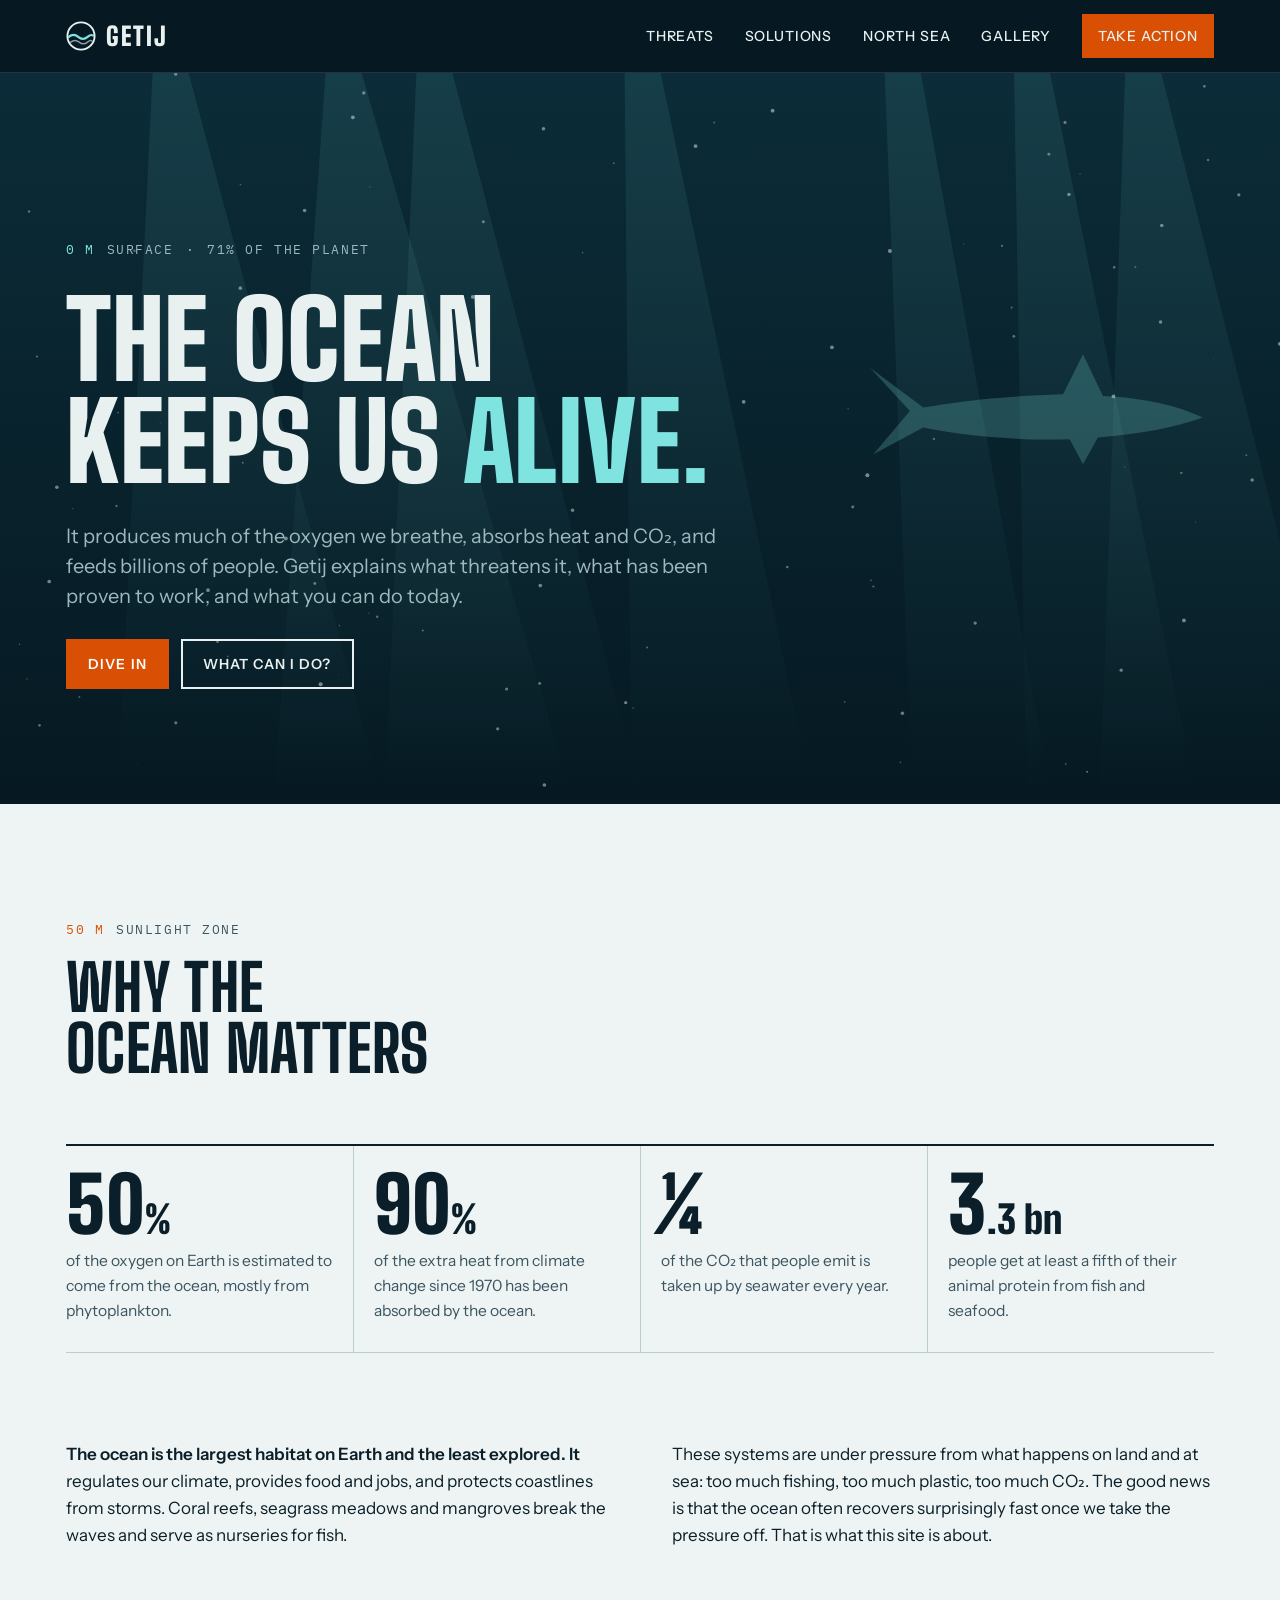
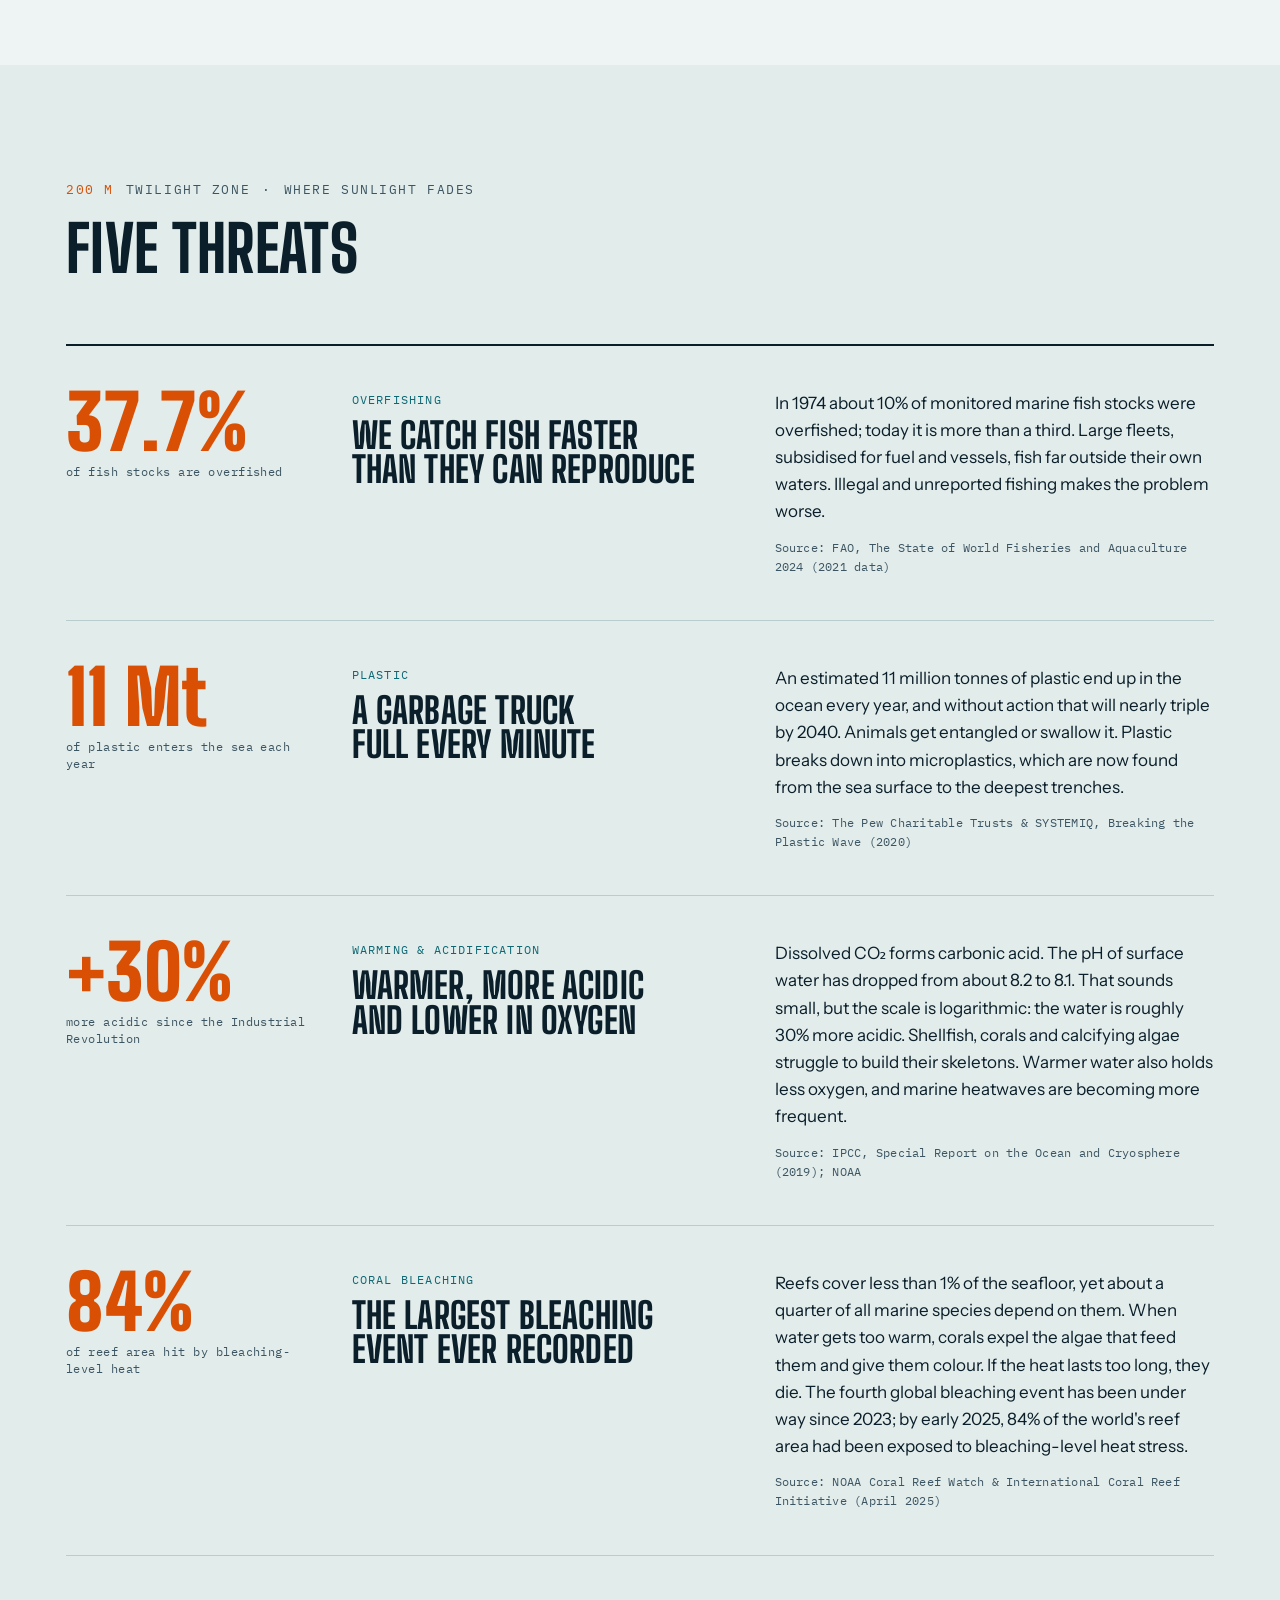
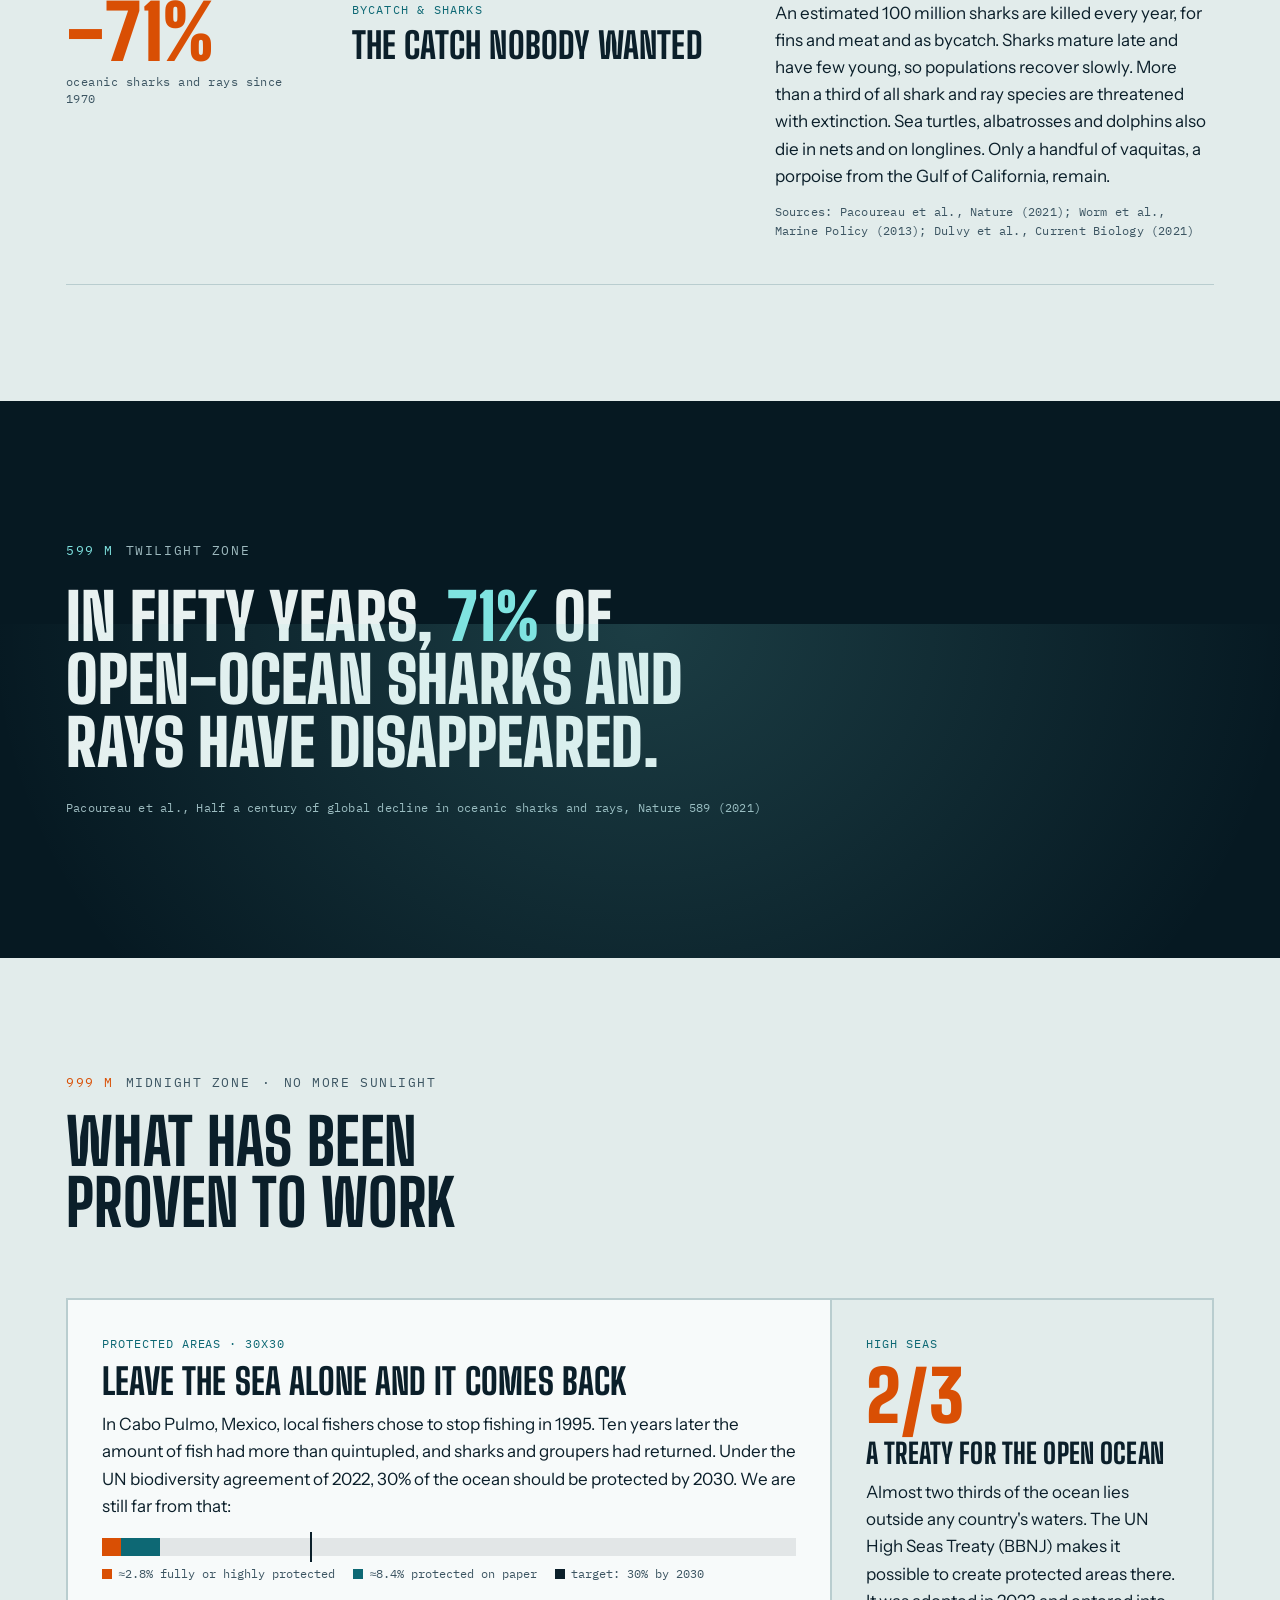
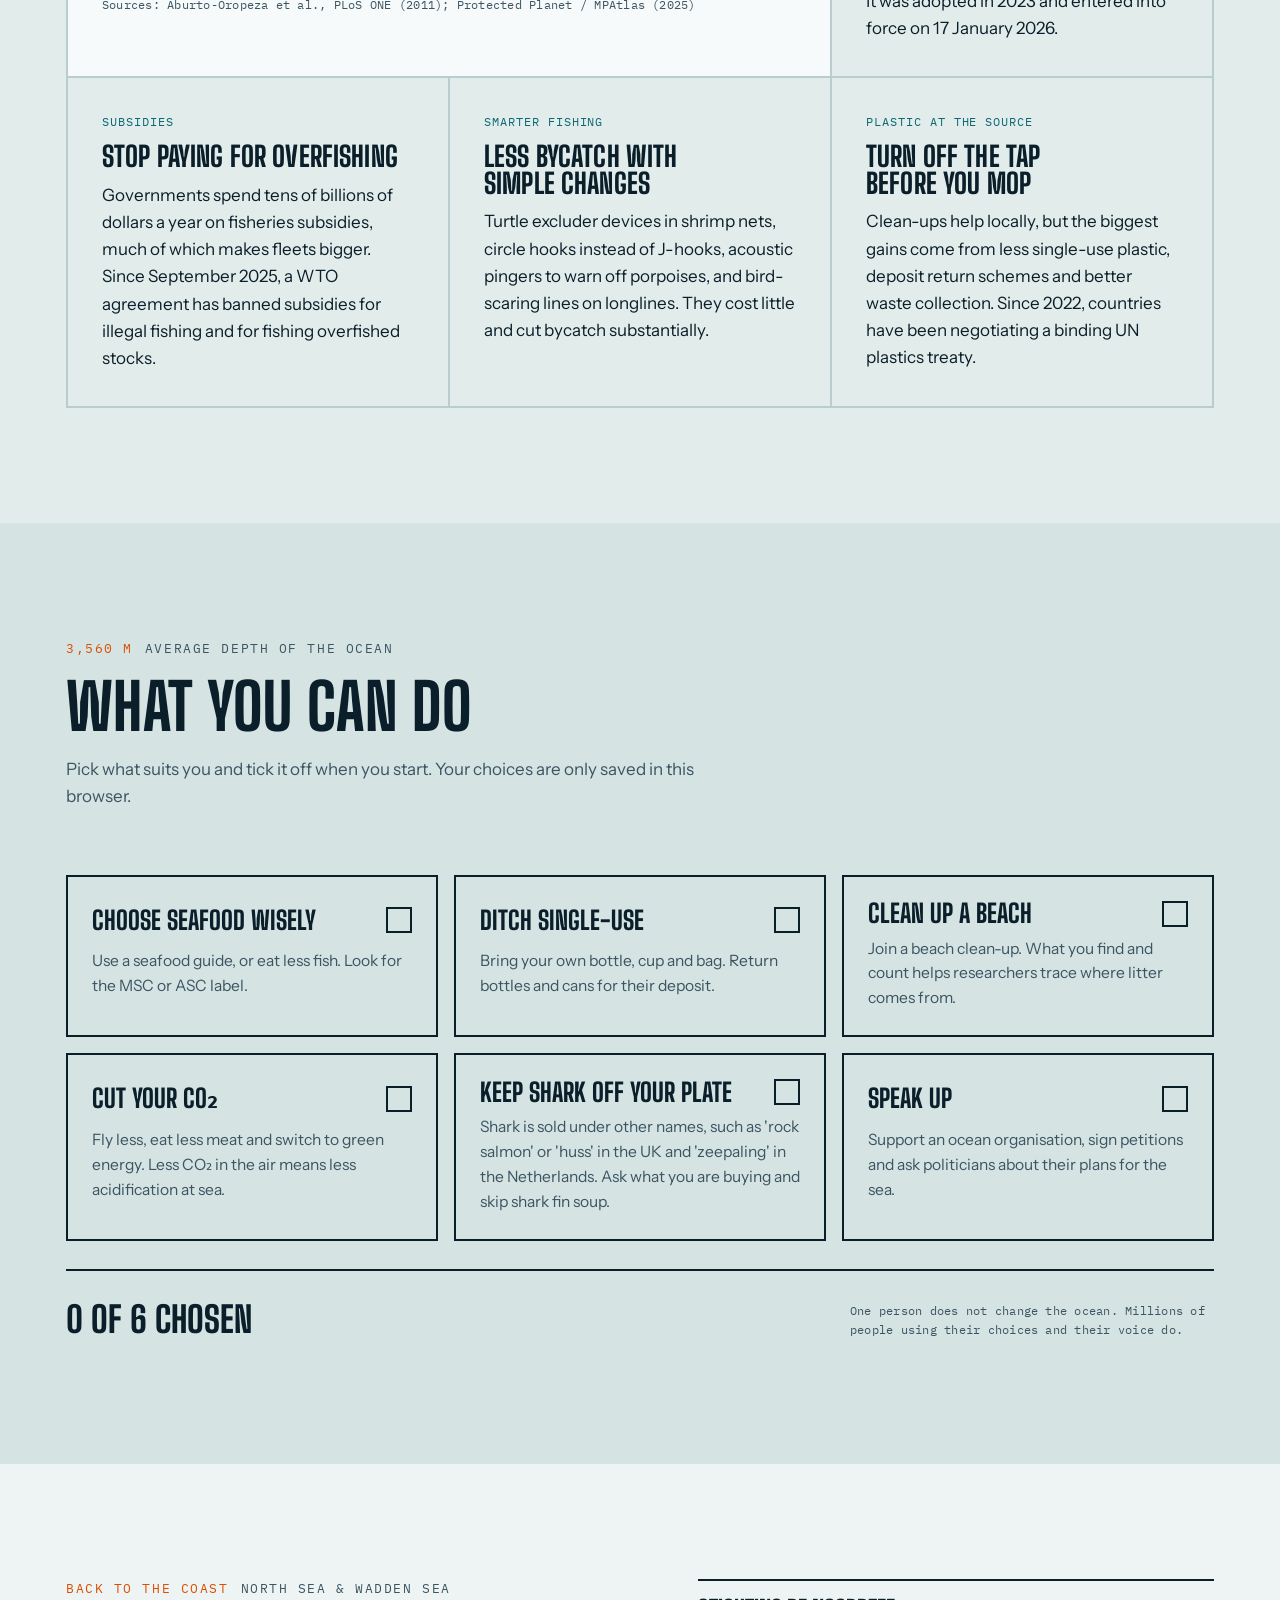
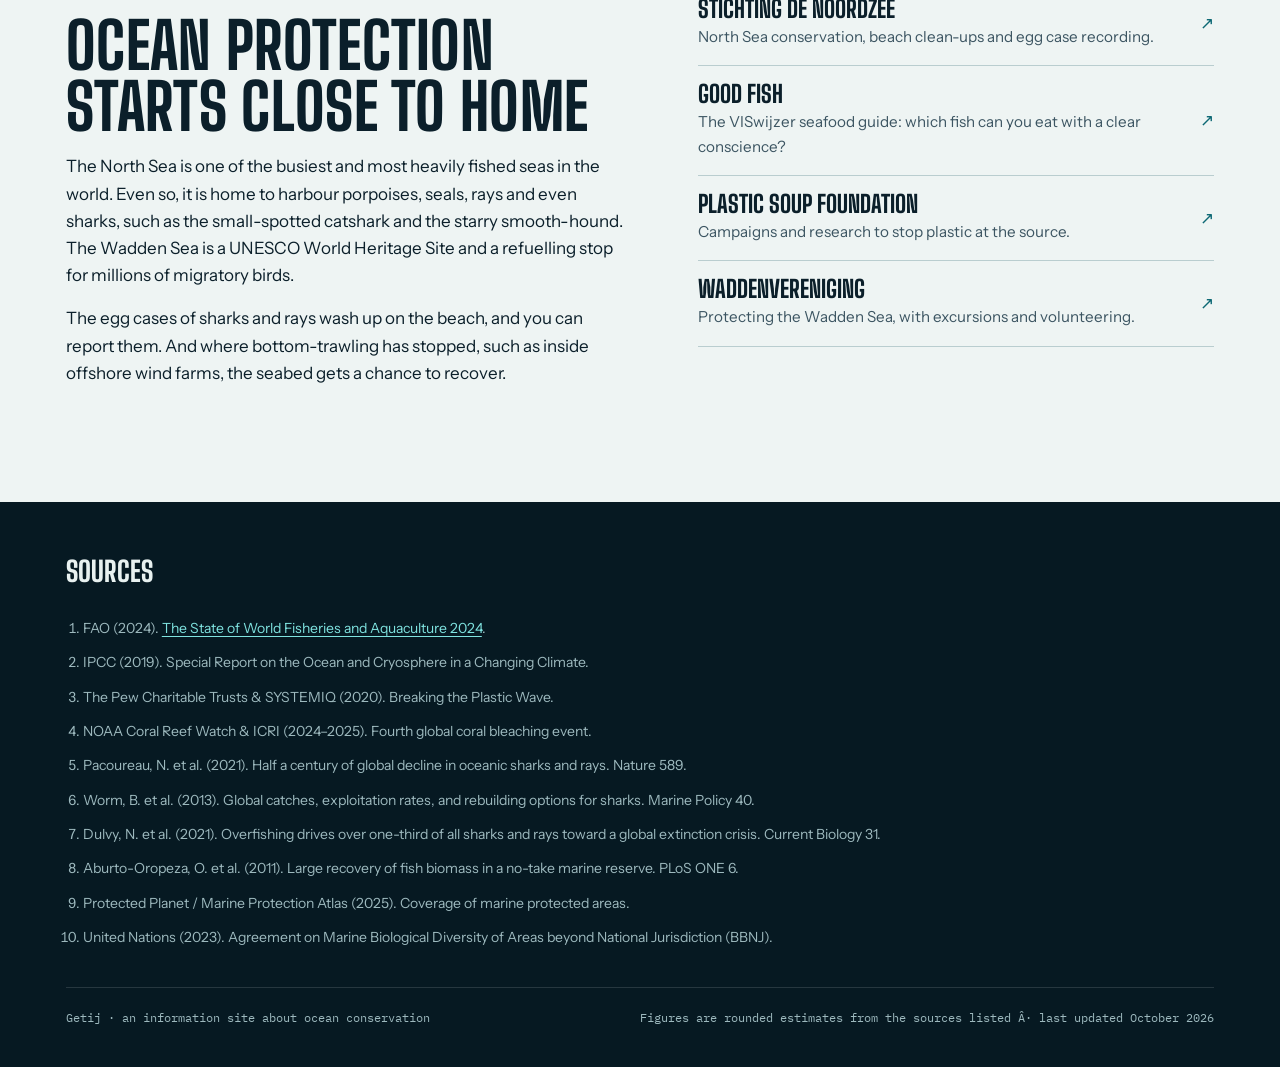
==== index.html @ 5ada9151 "Galerijpagina met eerste foto (walvishaai)" ====
<!doctype html>
<html lang="en">
<head>
<meta charset="utf-8">
<meta name="viewport" content="width=device-width, initial-scale=1, viewport-fit=cover">
<title>Getij</title>
<meta name="description" content="Getij: the threats facing the ocean, what works to protect it, and what you can do yourself.">
<meta name="theme-color" content="#061922">
<meta property="og:title" content="Getij">
<meta property="og:description" content="The threats facing the ocean, what has been proven to work, and what you can do yourself.">
<meta property="og:type" content="website">
<link rel="icon" href="data:image/svg+xml,%3Csvg xmlns='http://www.w3.org/2000/svg' viewBox='0 0 32 32'%3E%3Ccircle cx='16' cy='16' r='15' fill='%23061922'/%3E%3Cpath d='M4 17c3.5-3 6.5-3 10 0s6.5 3 10 0 3.5-2.2 4.5-1.6' stroke='%237FE3E0' stroke-width='2.6' fill='none' stroke-linecap='round'/%3E%3C/svg%3E">
<link rel="stylesheet" href="fonts.css">
<style>
/* Layout: een afdaling. Elke sectie ligt dieper in de waterkolom (0 m → 3.688 m),
   een dieptemeter aan de rand loopt mee; koppen groot en kapitaal, tekst in rustige kolommen. */
:root {
  --paper: #EEF4F3;        /* licht zeeschuim */
  --paper-2: #E2ECEB;      /* schemerzone */
  --paper-3: #D5E3E3;      /* middernachtzone */
  --ink: #0B1F2A;          /* diep marine */
  --ink-soft: #3C5562;
  --line: #B9CDCF;
  --buoy: #D94F04;         /* boei-oranje, het enige signaal */
  --sea: #0D6874;          /* zeegroen voor links en details */
  --card: #F7FAFA;
  --deep: #061922;         /* de diepe band: in beide thema's donker */
  --deep-2: #0B2C38;
  --on-deep: #E8F1F0;
  --on-deep-soft: #9DB9BE;
  --glow: #7FE3E0;         /* bioluminescentie */
  --f-display: "Big Shoulders Display", "Arial Narrow", "Helvetica Neue", Arial, sans-serif;
  --f-body: "Instrument Sans", "Segoe UI", system-ui, -apple-system, sans-serif;
  --f-mono: "IBM Plex Mono", ui-monospace, "Cascadia Mono", Consolas, monospace;
  --step--1: 0.8125rem;
  --step-0: 1.0625rem;
  --step-1: 1.25rem;
  --step-2: clamp(1.6rem, 1.2rem + 1.6vw, 2.25rem);
  --step-3: clamp(2.4rem, 1.6rem + 3.4vw, 4rem);
  --step-4: clamp(3rem, 1.6rem + 6.4vw, 7.25rem);
  --wrap: 1180px;
}
@media (prefers-color-scheme: dark) {
  :root:not([data-theme="light"]) {
    --paper: #0A1C25; --paper-2: #07161E; --paper-3: #041017;
    --ink: #E4EEEE; --ink-soft: #A3BABF; --line: #1F3C48;
    --buoy: #FF7A33; --sea: #6FD0D2; --card: #0F2631;
    --deep: #03111A; --deep-2: #082430; --on-deep: #E8F1F0; --on-deep-soft: #9DB9BE; --glow: #7FE3E0;
    color-scheme: dark;
  }
}
:root[data-theme="dark"] {
  --paper: #0A1C25; --paper-2: #07161E; --paper-3: #041017;
  --ink: #E4EEEE; --ink-soft: #A3BABF; --line: #1F3C48;
  --buoy: #FF7A33; --sea: #6FD0D2; --card: #0F2631;
  --deep: #03111A; --deep-2: #082430; --on-deep: #E8F1F0; --on-deep-soft: #9DB9BE; --glow: #7FE3E0;
  color-scheme: dark;
}

*, *::before, *::after { box-sizing: border-box; }
:root { color-scheme: light; padding-top: env(safe-area-inset-top, 0px); padding-bottom: env(safe-area-inset-bottom, 0px); }
body { margin: 0; }
img { max-width: 100%; }
[hidden] { display: none !important; }
html { scroll-behavior: smooth; }
body {
  background: var(--paper);
  color: var(--ink);
  font-family: var(--f-body);
  font-size: var(--step-0);
  line-height: 1.6;
  -webkit-font-smoothing: antialiased;
  overflow-x: hidden;
}
body::before {
  content: ""; position: fixed; inset: 0 0 auto; height: env(safe-area-inset-top, 0px);
  z-index: 10; background: var(--deep);
}
h1, h2, h3 { font-family: var(--f-display); font-weight: 800; text-transform: uppercase; line-height: 0.95; letter-spacing: 0.005em; margin: 0; text-wrap: balance; }
p { margin: 0; }
a { color: var(--sea); text-underline-offset: 3px; }
a:focus-visible, button:focus-visible, input:focus-visible + label, label:focus-within { outline: 2px solid var(--buoy); outline-offset: 3px; }
.wrap {
  max-width: var(--wrap); margin: 0 auto;
  padding-left: max(16px, env(safe-area-inset-left, 0px));
  padding-right: max(16px, env(safe-area-inset-right, 0px));
}
.eyebrow {
  font-family: var(--f-mono); font-size: var(--step--1); letter-spacing: 0.12em; text-transform: uppercase;
  color: var(--ink-soft); display: flex; gap: 12px; align-items: center; flex-wrap: wrap;
}
.eyebrow .depth { color: var(--buoy); }
.source { font-family: var(--f-mono); font-size: 0.75rem; color: var(--ink-soft); letter-spacing: 0.02em; }

/* ---------- header ---------- */
.site-head {
  position: sticky; top: env(safe-area-inset-top, 0px); z-index: 20;
  background: var(--deep); color: var(--on-deep);
  border-bottom: 1px solid color-mix(in srgb, var(--on-deep) 12%, transparent);
}
.site-head .wrap { display: flex; align-items: center; justify-content: space-between; gap: 16px; padding-block: 14px; }
.logo { display: flex; align-items: center; gap: 10px; color: var(--on-deep); text-decoration: none; font-family: var(--f-display); font-weight: 900; font-size: 1.6rem; letter-spacing: 0.08em; }
.logo svg { width: 30px; height: 30px; flex: none; }
.nav { display: flex; gap: clamp(14px, 2.4vw, 32px); align-items: center; }
.nav a { color: var(--on-deep); text-decoration: none; font-size: 0.875rem; font-weight: 500; letter-spacing: 0.06em; text-transform: uppercase; }
.nav a:hover { color: var(--glow); }
.btn {
  display: inline-flex; align-items: center; gap: 10px; justify-content: center;
  font-family: var(--f-body); font-weight: 600; font-size: 0.875rem; letter-spacing: 0.08em; text-transform: uppercase;
  padding: 12px 20px; border: 2px solid currentColor; text-decoration: none; cursor: pointer; background: transparent; color: inherit;
  transition: background .2s, color .2s;
}
.btn-solid { background: var(--buoy); border-color: var(--buoy); color: #fff; }
.btn-solid:hover { background: transparent; color: var(--buoy); }
.site-head .btn { padding: 9px 14px; }
@media (max-width: 760px) { .nav .hide-sm { display: none; } }
@media (max-width: 420px) { .nav { gap: 12px; } .site-head .btn { padding: 8px 10px; font-size: 0.75rem; } .logo { font-size: 1.35rem; } }

/* ---------- hero ---------- */
.hero { position: relative; background: linear-gradient(180deg, var(--deep-2) 0%, var(--deep) 100%); color: var(--on-deep); overflow: hidden; isolation: isolate; }
.hero canvas { position: absolute; inset: 0; width: 100%; height: 100%; z-index: -1; display: block; }
.hero .wrap { padding-block: clamp(88px, 13vw, 176px) clamp(64px, 9vw, 120px); display: grid; gap: 28px; }
.hero .eyebrow { color: var(--on-deep-soft); }
.hero .eyebrow .depth { color: var(--glow); }
.hero h1 { font-size: var(--step-4); font-weight: 900; max-width: 12ch; }
.hero h1 em { font-style: normal; color: var(--glow); }
.hero .lede { max-width: 54ch; font-size: var(--step-1); color: var(--on-deep-soft); line-height: 1.5; }
.hero .actions { display: flex; flex-wrap: wrap; gap: 12px; }
.hero .btn-ghost { color: var(--on-deep); }
.hero .btn-ghost:hover { background: var(--on-deep); color: var(--deep); }
.shark { position: absolute; z-index: -1; width: clamp(180px, 26vw, 340px); right: 6%; top: 38%; opacity: 0.22; color: var(--glow); animation: glide 38s linear infinite; }
@keyframes glide {
  0% { transform: translateX(30vw) translateY(0); }
  50% { transform: translateX(-30vw) translateY(-18px); }
  50.01% { transform: translateX(-30vw) translateY(-18px) scaleX(-1); }
  100% { transform: translateX(30vw) translateY(0) scaleX(-1); }
}

/* ---------- cijfers ---------- */
.zone { padding-block: clamp(64px, 9vw, 128px); }
.zone-1 { background: var(--paper); }
.zone-2 { background: var(--paper-2); }
.zone-3 { background: var(--paper-3); }
.section-head { display: grid; gap: 18px; margin-bottom: clamp(36px, 5vw, 64px); }
.section-head h2 { font-size: var(--step-3); max-width: 16ch; }
.stats { display: grid; grid-template-columns: repeat(4, minmax(0, 1fr)); border-top: 2px solid var(--ink); }
.stat { padding: 24px 20px 28px 0; display: grid; gap: 10px; align-content: start; border-bottom: 1px solid var(--line); }
.stat + .stat { padding-left: 20px; border-left: 1px solid var(--line); }
.stat .num { font-family: var(--f-display); font-weight: 900; font-size: clamp(3.4rem, 2.4rem + 3vw, 5.2rem); line-height: 0.9; font-variant-numeric: tabular-nums; }
.stat .num small { font-size: 0.5em; }
.stat p { font-size: 0.975rem; color: var(--ink-soft); }
@media (max-width: 860px) {
  .stats { grid-template-columns: repeat(2, minmax(0, 1fr)); }
  .stat:nth-child(3) { padding-left: 0; border-left: 0; }
}
@media (max-width: 440px) {
  .stats { grid-template-columns: minmax(0, 1fr); }
  .stat + .stat { padding-left: 0; border-left: 0; }
}
.why { display: grid; grid-template-columns: repeat(2, minmax(0, 1fr)); gap: clamp(24px, 5vw, 72px); margin-top: clamp(48px, 7vw, 88px); }
.why p { max-width: 60ch; }
.why p:first-child::first-line { font-weight: 600; }
@media (max-width: 760px) { .why { grid-template-columns: minmax(0, 1fr); } }

/* ---------- bedreigingen ---------- */
.threats { display: grid; border-top: 2px solid var(--ink); }
.threat {
  display: grid; grid-template-columns: minmax(0, 0.9fr) minmax(0, 1.4fr) minmax(0, 1.6fr);
  gap: clamp(16px, 3vw, 48px); padding-block: clamp(28px, 4vw, 44px); border-bottom: 1px solid var(--line); align-items: start;
}
.threat .big { font-family: var(--f-display); font-weight: 900; font-size: clamp(3rem, 2rem + 3.4vw, 5.5rem); line-height: 0.85; color: var(--buoy); font-variant-numeric: tabular-nums; }
.threat .big span { display: block; font-family: var(--f-mono); font-weight: 400; font-size: 0.75rem; line-height: 1.4; color: var(--ink-soft); letter-spacing: 0.04em; margin-top: 10px; text-transform: none; }
.threat h3 { font-size: var(--step-2); }
.threat .kicker { font-family: var(--f-mono); font-size: 0.75rem; letter-spacing: 0.1em; text-transform: uppercase; color: var(--sea); margin-bottom: 10px; }
.threat .body { display: grid; gap: 12px; }
@media (max-width: 900px) {
  .threat { grid-template-columns: minmax(0, 1fr) minmax(0, 2fr); }
  .threat .body { grid-column: 1 / -1; }
}
@media (max-width: 520px) { .threat { grid-template-columns: minmax(0, 1fr); } }

/* ---------- statement band ---------- */
.band { background: var(--deep); color: var(--on-deep); position: relative; overflow: hidden; }
.band .wrap { padding-block: clamp(72px, 11vw, 150px); display: grid; gap: 24px; }
.band blockquote { margin: 0; font-family: var(--f-display); font-weight: 900; text-transform: uppercase; font-size: var(--step-3); line-height: 0.98; max-width: 20ch; text-wrap: balance; }
.band blockquote b { color: var(--glow); font-weight: 900; }
.band .source { color: var(--on-deep-soft); }
.band::after {
  content: ""; position: absolute; inset: auto -10% -60% -10%; height: 120%;
  background: radial-gradient(ellipse at 50% 0%, color-mix(in srgb, var(--glow) 18%, transparent), transparent 60%);
  pointer-events: none;
}

/* ---------- oplossingen ---------- */
.solutions { display: grid; grid-template-columns: repeat(3, minmax(0, 1fr)); gap: 2px; background: var(--line); border: 2px solid var(--line); }
.sol { background: var(--paper-2); padding: clamp(22px, 3vw, 34px); display: grid; gap: 12px; align-content: start; }
.sol h3 { font-size: 1.75rem; }
.sol .tag { font-family: var(--f-mono); font-size: 0.75rem; letter-spacing: 0.08em; text-transform: uppercase; color: var(--sea); }
.sol.feature { grid-column: span 2; background: var(--card); }
.sol.feature h3 { font-size: var(--step-2); }
.sol .fig { font-family: var(--f-display); font-weight: 900; font-size: clamp(3rem, 2rem + 3vw, 4.75rem); color: var(--buoy); line-height: 0.9; }
@media (max-width: 900px) { .solutions { grid-template-columns: repeat(2, minmax(0, 1fr)); } }
@media (max-width: 600px) { .solutions { grid-template-columns: minmax(0, 1fr); } .sol.feature { grid-column: auto; } }

/* MPA-meter */
.meter { display: grid; gap: 8px; margin-top: 6px; }
.meter-bar { position: relative; height: 18px; background: color-mix(in srgb, var(--ink) 9%, transparent); }
.meter-bar i { position: absolute; inset: 0 auto 0 0; display: block; }
.meter-bar .m-all { width: 8.4%; background: var(--sea); }
.meter-bar .m-strict { width: 2.8%; background: var(--buoy); }
.meter-bar .m-goal { position: absolute; left: 30%; top: -6px; bottom: -6px; width: 2px; background: var(--ink); }
.meter-legend { display: flex; flex-wrap: wrap; gap: 6px 18px; font-family: var(--f-mono); font-size: 0.75rem; color: var(--ink-soft); }
.meter-legend span::before { content: ""; display: inline-block; width: 10px; height: 10px; margin-right: 6px; vertical-align: -1px; background: var(--c); }

/* ---------- doe mee ---------- */
.act-grid { display: grid; grid-template-columns: repeat(3, minmax(0, 1fr)); gap: 16px; }
@media (max-width: 900px) { .act-grid { grid-template-columns: repeat(2, minmax(0, 1fr)); } }
@media (max-width: 600px) { .act-grid { grid-template-columns: minmax(0, 1fr); } }
.act { position: relative; }
.act input { position: absolute; opacity: 0; pointer-events: none; }
.act label {
  display: grid; gap: 10px; height: 100%; padding: 24px; cursor: pointer;
  border: 2px solid var(--ink); background: var(--paper-3); transition: background .2s, color .2s;
}
.act label:hover { background: var(--card); }
.act .row { display: flex; justify-content: space-between; align-items: center; gap: 12px; }
.act .t { font-family: var(--f-display); font-weight: 800; text-transform: uppercase; line-height: 0.95; font-size: 1.6rem; }
.act p { color: var(--ink-soft); font-size: 0.975rem; }
.act .box { width: 26px; height: 26px; border: 2px solid var(--ink); flex: none; display: grid; place-items: center; }
.act .box svg { width: 16px; height: 16px; opacity: 0; color: #fff; }
.act input:checked + label { background: var(--ink); color: var(--paper); }
.act input:checked + label p { color: color-mix(in srgb, var(--paper) 78%, transparent); }
.act input:checked + label .box { background: var(--buoy); border-color: var(--buoy); }
.act input:checked + label .box svg { opacity: 1; }
.act input:focus-visible + label { outline: 2px solid var(--buoy); outline-offset: 3px; }
.pledge-bar { margin-top: 28px; display: flex; flex-wrap: wrap; justify-content: space-between; align-items: center; gap: 12px 24px; padding-top: 20px; border-top: 2px solid var(--ink); }
.pledge-bar strong { font-family: var(--f-display); font-size: var(--step-2); text-transform: uppercase; font-weight: 800; }
.pledge-bar .source { max-width: 52ch; }

/* ---------- dichtbij ---------- */
.home { display: grid; grid-template-columns: minmax(0, 1.1fr) minmax(0, 1fr); gap: clamp(28px, 5vw, 72px); align-items: start; }
.home .text { display: grid; gap: 16px; }
.home .text p { max-width: 60ch; }
.orgs { list-style: none; margin: 0; padding: 0; border-top: 2px solid var(--ink); }
.orgs li { border-bottom: 1px solid var(--line); }
.orgs a { display: grid; grid-template-columns: minmax(0, 1fr) auto; gap: 4px 16px; padding: 16px 0; text-decoration: none; color: var(--ink); }
.orgs a:hover .o-name { color: var(--buoy); }
.o-name { font-family: var(--f-display); font-weight: 800; font-size: 1.5rem; text-transform: uppercase; line-height: 1; }
.o-what { grid-column: 1; color: var(--ink-soft); font-size: 0.95rem; }
.o-arrow { grid-row: 1 / span 2; grid-column: 2; align-self: center; font-family: var(--f-mono); color: var(--sea); }
@media (max-width: 760px) { .home { grid-template-columns: minmax(0, 1fr); } }

/* ---------- footer ---------- */
.foot { background: var(--deep); color: var(--on-deep-soft); }
.foot .wrap { padding-block: 56px 40px; display: grid; gap: 32px; }
.foot h2 { color: var(--on-deep); font-size: 1.75rem; }
.foot ol { margin: 0; padding-left: 1.2em; display: grid; gap: 6px; font-size: 0.875rem; columns: 2; column-gap: 40px; }
.foot ol li { break-inside: avoid; margin-bottom: 6px; }
.foot a { color: var(--glow); }
.foot .fine { font-family: var(--f-mono); font-size: 0.75rem; border-top: 1px solid color-mix(in srgb, var(--on-deep) 14%, transparent); padding-top: 20px; display: flex; flex-wrap: wrap; justify-content: space-between; gap: 8px 24px; }
@media (max-width: 700px) { .foot ol { columns: 1; } }

/* ---------- dieptemeter ---------- */
.gauge {
  position: fixed; z-index: 15; right: max(14px, env(safe-area-inset-right, 0px)); top: 50%; transform: translateY(-50%);
  display: grid; gap: 8px; justify-items: end; font-family: var(--f-mono); font-size: 0.6875rem; color: var(--ink-soft);
  pointer-events: none; mix-blend-mode: normal;
}
.gauge .track { width: 2px; height: 180px; background: var(--line); position: relative; }
.gauge .fill { position: absolute; inset: 0 0 auto 0; background: var(--buoy); height: 0; }
.gauge .read { color: var(--buoy); font-weight: 500; font-variant-numeric: tabular-nums; background: var(--paper); padding: 2px 4px; }
.gauge .zone-name { writing-mode: vertical-rl; letter-spacing: 0.12em; text-transform: uppercase; background: var(--paper); padding: 4px 2px; }
@media (max-width: 1320px) { .gauge { display: none; } }

/* ---------- cijfers die in beeld scrollen ---------- */
.count-target { transition: transform .9s cubic-bezier(.2, .7, .2, 1); }
b.count-target, span.count-target { display: inline-block; }
.count-target.waiting { transform: translateY(14px); }
.count-target.pop { transform-origin: left bottom; }
.count-target.pop.waiting { transform: scale(.6); }
.meter-bar i { transition: width 1.4s cubic-bezier(.2, .7, .2, 1); }
.meter-bar .m-strict { transition-delay: .3s; }
.meter.waiting .meter-bar i { width: 0; }

@media (prefers-reduced-motion: reduce) {
  html { scroll-behavior: auto; }
  .shark { animation: none; }
}
</style>
</head>
<body>

<header class="site-head">
  <div class="wrap">
    <a class="logo" href="#top" aria-label="Getij, back to top">
      <svg viewBox="0 0 32 32" fill="none" aria-hidden="true"><circle cx="16" cy="16" r="14.5" stroke="currentColor" stroke-width="2"/><path d="M3 17c3.5-3 6.5-3 10 0s6.5 3 10 0 4.5-2.4 6-1.6" stroke="#7FE3E0" stroke-width="2.4" fill="none" stroke-linecap="round"/><path d="M5 22.5c3-2.4 6-2.4 9 0s6 2.4 9 0 3.6-1.8 4.6-1.2" stroke="currentColor" stroke-width="1.6" fill="none" stroke-linecap="round" opacity=".6"/></svg>
      GETIJ
    </a>
    <nav class="nav" aria-label="Main menu">
      <a class="hide-sm" href="#threats">Threats</a>
      <a class="hide-sm" href="#solutions">Solutions</a>
      <a class="hide-sm" href="#north-sea">North Sea</a>
      <a href="gallery.html">Gallery</a>
      <a class="btn btn-solid" href="#take-action">Take action</a>
    </nav>
  </div>
</header>

<main id="top">
  <section class="hero" data-depth="0" data-zone="Sunlight zone">
    <canvas id="sea" aria-hidden="true"></canvas>
    <svg class="shark" viewBox="0 0 200 72" aria-hidden="true"><path fill="currentColor" d="M0 10 L24 36 L2 62 L32 46 C62 52 96 54 120 53 L128 68 L137 52 C162 50 184 46 200 40 C186 33 164 28 140 27 L128 2 L116 26 C82 27 54 30 32 34 Z"/></svg>
    <div class="wrap">
      <div class="eyebrow"><span class="depth">0 m</span><span>Surface</span><span>·</span><span>71% of the planet</span></div>
      <h1>The ocean keeps us <em>alive.</em></h1>
      <p class="lede">It produces much of the oxygen we breathe, absorbs heat and CO₂, and feeds billions of people. Getij explains what threatens it, what has been proven to work, and what you can do today.</p>
      <div class="actions">
        <a class="btn btn-solid" href="#threats">Dive in</a>
        <a class="btn btn-ghost" href="#take-action">What can I do?</a>
      </div>
    </div>
  </section>

  <section class="zone zone-1" id="numbers" data-depth="50" data-zone="Sunlight zone">
    <div class="wrap">
      <div class="section-head">
        <div class="eyebrow"><span class="depth">50 m</span><span>Sunlight zone</span></div>
        <h2>Why the ocean matters</h2>
      </div>
      <div class="stats">
        <div class="stat"><div class="num">50<small>%</small></div><p>of the oxygen on Earth is estimated to come from the ocean, mostly from phytoplankton.</p></div>
        <div class="stat"><div class="num">90<small>%</small></div><p>of the extra heat from climate change since 1970 has been absorbed by the ocean.</p></div>
        <div class="stat"><div class="num">¼</div><p>of the CO₂ that people emit is taken up by seawater every year.</p></div>
        <div class="stat"><div class="num">3<small>.3 bn</small></div><p>people get at least a fifth of their animal protein from fish and seafood.</p></div>
      </div>
      <div class="why">
        <p>The ocean is the largest habitat on Earth and the least explored. It regulates our climate, provides food and jobs, and protects coastlines from storms. Coral reefs, seagrass meadows and mangroves break the waves and serve as nurseries for fish.</p>
        <p>These systems are under pressure from what happens on land and at sea: too much fishing, too much plastic, too much CO₂. The good news is that the ocean often recovers surprisingly fast once we take the pressure off. That is what this site is about.</p>
      </div>
    </div>
  </section>

  <section class="zone zone-2" id="threats" data-depth="200" data-zone="Twilight zone">
    <div class="wrap">
      <div class="section-head">
        <div class="eyebrow"><span class="depth">200 m</span><span>Twilight zone</span><span>·</span><span>Where sunlight fades</span></div>
        <h2>Five threats</h2>
      </div>
      <div class="threats">
        <article class="threat">
          <div class="big">37.7%<span>of fish stocks are overfished</span></div>
          <div><div class="kicker">Overfishing</div><h3>We catch fish faster than they can reproduce</h3></div>
          <div class="body">
            <p>In 1974 about 10% of monitored marine fish stocks were overfished; today it is more than a third. Large fleets, subsidised for fuel and vessels, fish far outside their own waters. Illegal and unreported fishing makes the problem worse.</p>
            <p class="source">Source: FAO, The State of World Fisheries and Aquaculture 2024 (2021 data)</p>
          </div>
        </article>
        <article class="threat">
          <div class="big">11 Mt<span>of plastic enters the sea each year</span></div>
          <div><div class="kicker">Plastic</div><h3>A garbage truck full every minute</h3></div>
          <div class="body">
            <p>An estimated 11 million tonnes of plastic end up in the ocean every year, and without action that will nearly triple by 2040. Animals get entangled or swallow it. Plastic breaks down into microplastics, which are now found from the sea surface to the deepest trenches.</p>
            <p class="source">Source: The Pew Charitable Trusts &amp; SYSTEMIQ, Breaking the Plastic Wave (2020)</p>
          </div>
        </article>
        <article class="threat">
          <div class="big">+30%<span>more acidic since the Industrial Revolution</span></div>
          <div><div class="kicker">Warming &amp; acidification</div><h3>Warmer, more acidic and lower in oxygen</h3></div>
          <div class="body">
            <p>Dissolved CO₂ forms carbonic acid. The pH of surface water has dropped from about 8.2 to 8.1. That sounds small, but the scale is logarithmic: the water is roughly 30% more acidic. Shellfish, corals and calcifying algae struggle to build their skeletons. Warmer water also holds less oxygen, and marine heatwaves are becoming more frequent.</p>
            <p class="source">Source: IPCC, Special Report on the Ocean and Cryosphere (2019); NOAA</p>
          </div>
        </article>
        <article class="threat">
          <div class="big">84%<span>of reef area hit by bleaching-level heat</span></div>
          <div><div class="kicker">Coral bleaching</div><h3>The largest bleaching event ever recorded</h3></div>
          <div class="body">
            <p>Reefs cover less than 1% of the seafloor, yet about a quarter of all marine species depend on them. When water gets too warm, corals expel the algae that feed them and give them colour. If the heat lasts too long, they die. The fourth global bleaching event has been under way since 2023; by early 2025, 84% of the world's reef area had been exposed to bleaching-level heat stress.</p>
            <p class="source">Source: NOAA Coral Reef Watch &amp; International Coral Reef Initiative (April 2025)</p>
          </div>
        </article>
        <article class="threat">
          <div class="big">−71%<span>oceanic sharks and rays since 1970</span></div>
          <div><div class="kicker">Bycatch &amp; sharks</div><h3>The catch nobody wanted</h3></div>
          <div class="body">
            <p>An estimated 100 million sharks are killed every year, for fins and meat and as bycatch. Sharks mature late and have few young, so populations recover slowly. More than a third of all shark and ray species are threatened with extinction. Sea turtles, albatrosses and dolphins also die in nets and on longlines. Only a handful of vaquitas, a porpoise from the Gulf of California, remain.</p>
            <p class="source">Sources: Pacoureau et al., Nature (2021); Worm et al., Marine Policy (2013); Dulvy et al., Current Biology (2021)</p>
          </div>
        </article>
      </div>
    </div>
  </section>

  <section class="band" data-depth="600" data-zone="Twilight zone">
    <div class="wrap">
      <div class="eyebrow" style="color:var(--on-deep-soft)"><span class="depth" style="color:var(--glow)">600 m</span><span>Twilight zone</span></div>
      <blockquote>In fifty years, <b>71%</b> of open-ocean sharks and rays have disappeared.</blockquote>
      <p class="source">Pacoureau et al., Half a century of global decline in oceanic sharks and rays, Nature 589 (2021)</p>
    </div>
  </section>

  <section class="zone zone-2" id="solutions" data-depth="1000" data-zone="Midnight zone">
    <div class="wrap">
      <div class="section-head">
        <div class="eyebrow"><span class="depth">1,000 m</span><span>Midnight zone</span><span>·</span><span>No more sunlight</span></div>
        <h2>What has been proven to work</h2>
      </div>
      <div class="solutions">
        <article class="sol feature">
          <div class="tag">Protected areas · 30x30</div>
          <h3>Leave the sea alone and it comes back</h3>
          <p>In Cabo Pulmo, Mexico, local fishers chose to stop fishing in 1995. Ten years later the amount of fish had more than quintupled, and sharks and groupers had returned. Under the UN biodiversity agreement of 2022, 30% of the ocean should be protected by 2030. We are still far from that:</p>
          <div class="meter" role="img" aria-label="About 8.4% of the ocean is a protected area, about 2.8% is fully or highly protected, and the target is 30% by 2030.">
            <div class="meter-bar"><i class="m-all"></i><i class="m-strict"></i><span class="m-goal"></span></div>
            <div class="meter-legend">
              <span style="--c:var(--buoy)">≈2.8% fully or highly protected</span>
              <span style="--c:var(--sea)">≈8.4% protected on paper</span>
              <span style="--c:var(--ink)">target: 30% by 2030</span>
            </div>
          </div>
          <p class="source">Sources: Aburto-Oropeza et al., PLoS ONE (2011); Protected Planet / MPAtlas (2025)</p>
        </article>
        <article class="sol">
          <div class="tag">High seas</div>
          <div class="fig">2/3</div>
          <h3>A treaty for the open ocean</h3>
          <p>Almost two thirds of the ocean lies outside any country's waters. The UN High Seas Treaty (BBNJ) makes it possible to create protected areas there. It was adopted in 2023 and entered into force on 17 January 2026.</p>
        </article>
        <article class="sol">
          <div class="tag">Subsidies</div>
          <h3>Stop paying for overfishing</h3>
          <p>Governments spend tens of billions of dollars a year on fisheries subsidies, much of which makes fleets bigger. Since September 2025, a WTO agreement has banned subsidies for illegal fishing and for fishing overfished stocks.</p>
        </article>
        <article class="sol">
          <div class="tag">Smarter fishing</div>
          <h3>Less bycatch with simple changes</h3>
          <p>Turtle excluder devices in shrimp nets, circle hooks instead of J-hooks, acoustic pingers to warn off porpoises, and bird-scaring lines on longlines. They cost little and cut bycatch substantially.</p>
        </article>
        <article class="sol">
          <div class="tag">Plastic at the source</div>
          <h3>Turn off the tap before you mop</h3>
          <p>Clean-ups help locally, but the biggest gains come from less single-use plastic, deposit return schemes and better waste collection. Since 2022, countries have been negotiating a binding UN plastics treaty.</p>
        </article>
      </div>
    </div>
  </section>

  <section class="zone zone-3" id="take-action" data-depth="3688" data-zone="Abyssal zone">
    <div class="wrap">
      <div class="section-head">
        <div class="eyebrow"><span class="depth">3,688 m</span><span>Average depth of the ocean</span></div>
        <h2>What you can do</h2>
        <p style="max-width:60ch;color:var(--ink-soft)">Pick what suits you and tick it off when you start. Your choices are only saved in this browser.</p>
      </div>
      <div class="act-grid" id="pledges">
        <div class="act"><input type="checkbox" id="p-vis"><label for="p-vis"><span class="row"><span class="t">Choose seafood wisely</span><span class="box"><svg viewBox="0 0 16 16" fill="none"><path d="M3 8.5l3 3 7-7" stroke="currentColor" stroke-width="2.4"/></svg></span></span><p>Use a seafood guide, or eat less fish. Look for the MSC or ASC label.</p></label></div>
        <div class="act"><input type="checkbox" id="p-plastic"><label for="p-plastic"><span class="row"><span class="t">Ditch single-use</span><span class="box"><svg viewBox="0 0 16 16" fill="none"><path d="M3 8.5l3 3 7-7" stroke="currentColor" stroke-width="2.4"/></svg></span></span><p>Bring your own bottle, cup and bag. Return bottles and cans for their deposit.</p></label></div>
        <div class="act"><input type="checkbox" id="p-strand"><label for="p-strand"><span class="row"><span class="t">Clean up a beach</span><span class="box"><svg viewBox="0 0 16 16" fill="none"><path d="M3 8.5l3 3 7-7" stroke="currentColor" stroke-width="2.4"/></svg></span></span><p>Join a beach clean-up. What you find and count helps researchers trace where litter comes from.</p></label></div>
        <div class="act"><input type="checkbox" id="p-co2"><label for="p-co2"><span class="row"><span class="t">Cut your CO₂</span><span class="box"><svg viewBox="0 0 16 16" fill="none"><path d="M3 8.5l3 3 7-7" stroke="currentColor" stroke-width="2.4"/></svg></span></span><p>Fly less, eat less meat and switch to green energy. Less CO₂ in the air means less acidification at sea.</p></label></div>
        <div class="act"><input type="checkbox" id="p-haai"><label for="p-haai"><span class="row"><span class="t">Keep shark off your plate</span><span class="box"><svg viewBox="0 0 16 16" fill="none"><path d="M3 8.5l3 3 7-7" stroke="currentColor" stroke-width="2.4"/></svg></span></span><p>Shark is sold under other names, such as 'rock salmon' or 'huss' in the UK and 'zeepaling' in the Netherlands. Ask what you are buying and skip shark fin soup.</p></label></div>
        <div class="act"><input type="checkbox" id="p-stem"><label for="p-stem"><span class="row"><span class="t">Speak up</span><span class="box"><svg viewBox="0 0 16 16" fill="none"><path d="M3 8.5l3 3 7-7" stroke="currentColor" stroke-width="2.4"/></svg></span></span><p>Support an ocean organisation, sign petitions and ask politicians about their plans for the sea.</p></label></div>
      </div>
      <div class="pledge-bar">
        <strong id="pledge-count">0 of 6 chosen</strong>
        <p class="source">One person does not change the ocean. Millions of people using their choices and their voice do.</p>
      </div>
    </div>
  </section>

  <section class="zone zone-1" id="north-sea" data-depth="3688" data-zone="Home">
    <div class="wrap home">
      <div class="text">
        <div class="eyebrow"><span class="depth">Back to the coast</span><span>North Sea &amp; Wadden Sea</span></div>
        <h2 style="font-size:var(--step-3)">Ocean protection starts close to home</h2>
        <p>The North Sea is one of the busiest and most heavily fished seas in the world. Even so, it is home to harbour porpoises, seals, rays and even sharks, such as the small-spotted catshark and the starry smooth-hound. The Wadden Sea is a UNESCO World Heritage Site and a refuelling stop for millions of migratory birds.</p>
        <p>The egg cases of sharks and rays wash up on the beach, and you can report them. And where bottom-trawling has stopped, such as inside offshore wind farms, the seabed gets a chance to recover.</p>
      </div>
      <ul class="orgs">
        <li><a href="https://www.noordzee.nl" target="_blank" rel="noopener"><span class="o-name">Stichting De Noordzee</span><span class="o-what">North Sea conservation, beach clean-ups and egg case recording.</span><span class="o-arrow">↗</span></a></li>
        <li><a href="https://goodfish.nl" target="_blank" rel="noopener"><span class="o-name">Good Fish</span><span class="o-what">The VISwijzer seafood guide: which fish can you eat with a clear conscience?</span><span class="o-arrow">↗</span></a></li>
        <li><a href="https://www.plasticsoupfoundation.org" target="_blank" rel="noopener"><span class="o-name">Plastic Soup Foundation</span><span class="o-what">Campaigns and research to stop plastic at the source.</span><span class="o-arrow">↗</span></a></li>
        <li><a href="https://www.waddenvereniging.nl" target="_blank" rel="noopener"><span class="o-name">Waddenvereniging</span><span class="o-what">Protecting the Wadden Sea, with excursions and volunteering.</span><span class="o-arrow">↗</span></a></li>
      </ul>
    </div>
  </section>
</main>

<footer class="foot">
  <div class="wrap">
    <h2>Sources</h2>
    <ol>
      <li>FAO (2024). <a href="https://www.fao.org/publications/home/fao-flagship-publications/the-state-of-world-fisheries-and-aquaculture" target="_blank" rel="noopener">The State of World Fisheries and Aquaculture 2024</a>.</li>
      <li>IPCC (2019). Special Report on the Ocean and Cryosphere in a Changing Climate.</li>
      <li>The Pew Charitable Trusts &amp; SYSTEMIQ (2020). Breaking the Plastic Wave.</li>
      <li>NOAA Coral Reef Watch &amp; ICRI (2024–2025). Fourth global coral bleaching event.</li>
      <li>Pacoureau, N. et al. (2021). Half a century of global decline in oceanic sharks and rays. Nature 589.</li>
      <li>Worm, B. et al. (2013). Global catches, exploitation rates, and rebuilding options for sharks. Marine Policy 40.</li>
      <li>Dulvy, N. et al. (2021). Overfishing drives over one-third of all sharks and rays toward a global extinction crisis. Current Biology 31.</li>
      <li>Aburto-Oropeza, O. et al. (2011). Large recovery of fish biomass in a no-take marine reserve. PLoS ONE 6.</li>
      <li>Protected Planet / Marine Protection Atlas (2025). Coverage of marine protected areas.</li>
      <li>United Nations (2023). Agreement on Marine Biological Diversity of Areas beyond National Jurisdiction (BBNJ).</li>
    </ol>
    <div class="fine">
      <span>Getij · an information site about ocean conservation</span>
      <span>Figures are rounded estimates from the sources listed Â· last updated October 2026</span>
    </div>
  </div>
</footer>

<div class="gauge" aria-hidden="true">
  <span class="read" id="g-read">0 m</span>
  <span class="track"><span class="fill" id="g-fill"></span></span>
  <span class="zone-name" id="g-zone">Sunlight zone</span>
</div>

<script>
(function () {
  // Hero: lichtbundels en drijvende 'zeesneeuw'
  var c = document.getElementById('sea');
  var ctx = c.getContext('2d');
  var reduce = window.matchMedia('(prefers-reduced-motion: reduce)').matches;
  var w = 0, h = 0, dpr = 1, flakes = [];
  function size() {
    dpr = Math.min(window.devicePixelRatio || 1, 2);
    w = c.clientWidth; h = c.clientHeight;
    c.width = w * dpr; c.height = h * dpr;
    ctx.setTransform(dpr, 0, 0, dpr, 0, 0);
    var n = Math.round(Math.min(140, w * h / 9000));
    flakes = [];
    for (var i = 0; i < n; i++) flakes.push({ x: Math.random() * w, y: Math.random() * h, r: Math.random() * 1.6 + 0.4, s: Math.random() * 0.25 + 0.05, d: Math.random() * Math.PI * 2 });
  }
  function draw(t) {
    ctx.clearRect(0, 0, w, h);
    ctx.globalCompositeOperation = 'lighter';
    for (var i = 0; i < 7; i++) {
      var x = w * (0.1 + i * 0.14) + Math.sin(t / 4200 + i * 1.7) * 60;
      var spread = 70 + 40 * Math.sin(t / 5300 + i);
      var g = ctx.createLinearGradient(0, 0, 0, h);
      g.addColorStop(0, 'rgba(127,227,224,0.10)');
      g.addColorStop(1, 'rgba(127,227,224,0)');
      ctx.fillStyle = g;
      ctx.beginPath();
      ctx.moveTo(x - 18, 0); ctx.lineTo(x + 18, 0);
      ctx.lineTo(x + spread + 120, h); ctx.lineTo(x - spread + 40, h);
      ctx.closePath(); ctx.fill();
    }
    ctx.globalCompositeOperation = 'source-over';
    for (var j = 0; j < flakes.length; j++) {
      var f = flakes[j];
      if (!reduce) { f.y += f.s; f.x += Math.sin(t / 3000 + f.d) * 0.12; if (f.y > h + 4) { f.y = -4; f.x = Math.random() * w; } }
      ctx.fillStyle = 'rgba(232,241,240,' + (0.15 + f.r * 0.18) + ')';
      ctx.beginPath(); ctx.arc(f.x, f.y, f.r, 0, Math.PI * 2); ctx.fill();
    }
    if (!reduce) requestAnimationFrame(draw);
  }
  size();
  window.addEventListener('resize', function () { size(); if (reduce) draw(0); });
  requestAnimationFrame(draw);

  // Dieptemeter
  var sections = [].slice.call(document.querySelectorAll('[data-depth]'));
  var read = document.getElementById('g-read'), fill = document.getElementById('g-fill'), zone = document.getElementById('g-zone');
  function fmt(n) { return Math.round(n).toLocaleString('en-GB') + ' m'; }
  function onScroll() {
    var mid = window.innerHeight * 0.5, depth = 0, name = 'Sunlight zone';
    for (var i = 0; i < sections.length; i++) {
      var r = sections[i].getBoundingClientRect();
      if (r.top <= mid) {
        var d0 = +sections[i].dataset.depth;
        var next = sections[i + 1] ? +sections[i + 1].dataset.depth : d0;
        var p = Math.min(1, Math.max(0, (mid - r.top) / r.height));
        depth = d0 + (next - d0) * p; name = sections[i].dataset.zone;
      }
    }
    read.textContent = fmt(depth);
    fill.style.height = Math.min(100, depth / 3688 * 100) + '%';
    zone.textContent = name;
  }
  window.addEventListener('scroll', onScroll, { passive: true });
  onScroll();

  // Belofte-checklist (alleen in deze browser)
  var boxes = [].slice.call(document.querySelectorAll('#pledges input'));
  var count = document.getElementById('pledge-count');
  var saved = {};
  try { saved = JSON.parse(localStorage.getItem('getij-pledges') || '{}'); } catch (e) { saved = {}; }
  function update() {
    var n = boxes.filter(function (b) { return b.checked; }).length;
    count.textContent = n === boxes.length ? 'All 6 chosen. Thank you!' : n + ' of 6 chosen';
  }
  boxes.forEach(function (b) {
    if (saved[b.id]) b.checked = true;
    b.addEventListener('change', function () {
      saved[b.id] = b.checked;
      try { localStorage.setItem('getij-pledges', JSON.stringify(saved)); } catch (e) {}
      update();
    });
  });
  update();

  // Cijfers tellen op zodra ze in beeld scrollen; zonder script staan de eindwaarden er gewoon
  var targets = [].slice.call(document.querySelectorAll('.stat .num, .threat .big, .band b, .sol .fig, .section-head .depth, .band .depth'));
  var meter = document.querySelector('.meter');
  function fmtNum(v, dec) { return v.toLocaleString('en-GB', { minimumFractionDigits: dec, maximumFractionDigits: dec }); }
  if (!reduce && 'IntersectionObserver' in window) {
    var jobs = new Map();
    targets.forEach(function (el) {
      var node = el.firstChild;
      var m = node && node.nodeType === 3 ? node.nodeValue.match(/^(\D*)(\d[\d,]*)(\.\d+)?(.*)$/) : null;
      if (!m || el.textContent.indexOf('/') > -1) { el.classList.add('count-target', 'pop', 'waiting'); jobs.set(el, null); return; }
      var job = { node: node, text: node.nodeValue, pre: m[1], post: m[4], dec: m[3] ? m[3].length - 1 : 0,
                  end: parseFloat((m[2] + (m[3] || '')).replace(/,/g, '')) };
      el.classList.add('count-target', 'waiting');
      node.nodeValue = job.pre + fmtNum(0, job.dec) + job.post;
      jobs.set(el, job);
    });
    function run(el) {
      var job = jobs.get(el);
      el.classList.remove('waiting');
      if (!job) return;
      var t0 = performance.now(), dur = 1400;
      (function step(now) {
        var p = Math.min(1, (now - t0) / dur), e = 1 - Math.pow(1 - p, 3);
        job.node.nodeValue = p < 1 ? job.pre + fmtNum(job.end * e, job.dec) + job.post : job.text;
        if (p < 1) requestAnimationFrame(step);
      })(t0);
    }
    var io = new IntersectionObserver(function (entries) {
      entries.forEach(function (en) {
        if (!en.isIntersecting) return;
        io.unobserve(en.target);
        if (en.target === meter) meter.classList.remove('waiting'); else run(en.target);
      });
    }, { threshold: 0.4 });
    jobs.forEach(function (_, el) { io.observe(el); });
    if (meter) { meter.classList.add('waiting'); io.observe(meter); }
  }
})();
</script>
</body>
</html>
---- fonts.css ----
/* latin-ext */
@font-face {
  font-family: 'Big Shoulders Display';
  font-style: normal;
  font-weight: 600;
  font-display: swap;
  src: url(fonts/bigshouldersdisplay-600-latin-ext.woff2) format('woff2');
  unicode-range: U+0100-02BA, U+02BD-02C5, U+02C7-02CC, U+02CE-02D7, U+02DD-02FF, U+0304, U+0308, U+0329, U+1D00-1DBF, U+1E00-1E9F, U+1EF2-1EFF, U+2020, U+20A0-20AB, U+20AD-20C4, U+2113, U+2C60-2C7F, U+A720-A7FF;
}
/* latin */
@font-face {
  font-family: 'Big Shoulders Display';
  font-style: normal;
  font-weight: 600;
  font-display: swap;
  src: url(fonts/bigshouldersdisplay-600-latin.woff2) format('woff2');
  unicode-range: U+0000-00FF, U+0131, U+0152-0153, U+02BB-02BC, U+02C6, U+02DA, U+02DC, U+0304, U+0308, U+0329, U+2000-206F, U+20AC, U+2122, U+2191, U+2193, U+2212, U+2215, U+FEFF, U+FFFD;
}
/* latin-ext */
@font-face {
  font-family: 'Big Shoulders Display';
  font-style: normal;
  font-weight: 800;
  font-display: swap;
  src: url(fonts/bigshouldersdisplay-600-latin-ext.woff2) format('woff2');
  unicode-range: U+0100-02BA, U+02BD-02C5, U+02C7-02CC, U+02CE-02D7, U+02DD-02FF, U+0304, U+0308, U+0329, U+1D00-1DBF, U+1E00-1E9F, U+1EF2-1EFF, U+2020, U+20A0-20AB, U+20AD-20C4, U+2113, U+2C60-2C7F, U+A720-A7FF;
}
/* latin */
@font-face {
  font-family: 'Big Shoulders Display';
  font-style: normal;
  font-weight: 800;
  font-display: swap;
  src: url(fonts/bigshouldersdisplay-600-latin.woff2) format('woff2');
  unicode-range: U+0000-00FF, U+0131, U+0152-0153, U+02BB-02BC, U+02C6, U+02DA, U+02DC, U+0304, U+0308, U+0329, U+2000-206F, U+20AC, U+2122, U+2191, U+2193, U+2212, U+2215, U+FEFF, U+FFFD;
}
/* latin-ext */
@font-face {
  font-family: 'Big Shoulders Display';
  font-style: normal;
  font-weight: 900;
  font-display: swap;
  src: url(fonts/bigshouldersdisplay-600-latin-ext.woff2) format('woff2');
  unicode-range: U+0100-02BA, U+02BD-02C5, U+02C7-02CC, U+02CE-02D7, U+02DD-02FF, U+0304, U+0308, U+0329, U+1D00-1DBF, U+1E00-1E9F, U+1EF2-1EFF, U+2020, U+20A0-20AB, U+20AD-20C4, U+2113, U+2C60-2C7F, U+A720-A7FF;
}
/* latin */
@font-face {
  font-family: 'Big Shoulders Display';
  font-style: normal;
  font-weight: 900;
  font-display: swap;
  src: url(fonts/bigshouldersdisplay-600-latin.woff2) format('woff2');
  unicode-range: U+0000-00FF, U+0131, U+0152-0153, U+02BB-02BC, U+02C6, U+02DA, U+02DC, U+0304, U+0308, U+0329, U+2000-206F, U+20AC, U+2122, U+2191, U+2193, U+2212, U+2215, U+FEFF, U+FFFD;
}
/* latin-ext */
@font-face {
  font-family: 'IBM Plex Mono';
  font-style: normal;
  font-weight: 400;
  font-display: swap;
  src: url(fonts/ibmplexmono-400-latin-ext.woff2) format('woff2');
  unicode-range: U+0100-02BA, U+02BD-02C5, U+02C7-02CC, U+02CE-02D7, U+02DD-02FF, U+0304, U+0308, U+0329, U+1D00-1DBF, U+1E00-1E9F, U+1EF2-1EFF, U+2020, U+20A0-20AB, U+20AD-20C4, U+2113, U+2C60-2C7F, U+A720-A7FF;
}
/* latin */
@font-face {
  font-family: 'IBM Plex Mono';
  font-style: normal;
  font-weight: 400;
  font-display: swap;
  src: url(fonts/ibmplexmono-400-latin.woff2) format('woff2');
  unicode-range: U+0000-00FF, U+0131, U+0152-0153, U+02BB-02BC, U+02C6, U+02DA, U+02DC, U+0304, U+0308, U+0329, U+2000-206F, U+20AC, U+2122, U+2191, U+2193, U+2212, U+2215, U+FEFF, U+FFFD;
}
/* latin-ext */
@font-face {
  font-family: 'IBM Plex Mono';
  font-style: normal;
  font-weight: 500;
  font-display: swap;
  src: url(fonts/ibmplexmono-500-latin-ext.woff2) format('woff2');
  unicode-range: U+0100-02BA, U+02BD-02C5, U+02C7-02CC, U+02CE-02D7, U+02DD-02FF, U+0304, U+0308, U+0329, U+1D00-1DBF, U+1E00-1E9F, U+1EF2-1EFF, U+2020, U+20A0-20AB, U+20AD-20C4, U+2113, U+2C60-2C7F, U+A720-A7FF;
}
/* latin */
@font-face {
  font-family: 'IBM Plex Mono';
  font-style: normal;
  font-weight: 500;
  font-display: swap;
  src: url(fonts/ibmplexmono-500-latin.woff2) format('woff2');
  unicode-range: U+0000-00FF, U+0131, U+0152-0153, U+02BB-02BC, U+02C6, U+02DA, U+02DC, U+0304, U+0308, U+0329, U+2000-206F, U+20AC, U+2122, U+2191, U+2193, U+2212, U+2215, U+FEFF, U+FFFD;
}
/* latin-ext */
@font-face {
  font-family: 'Instrument Sans';
  font-style: normal;
  font-weight: 400;
  font-stretch: 100%;
  font-display: swap;
  src: url(fonts/instrumentsans-400-latin-ext.woff2) format('woff2');
  unicode-range: U+0100-02BA, U+02BD-02C5, U+02C7-02CC, U+02CE-02D7, U+02DD-02FF, U+0304, U+0308, U+0329, U+1D00-1DBF, U+1E00-1E9F, U+1EF2-1EFF, U+2020, U+20A0-20AB, U+20AD-20C4, U+2113, U+2C60-2C7F, U+A720-A7FF;
}
/* latin */
@font-face {
  font-family: 'Instrument Sans';
  font-style: normal;
  font-weight: 400;
  font-stretch: 100%;
  font-display: swap;
  src: url(fonts/instrumentsans-400-latin.woff2) format('woff2');
  unicode-range: U+0000-00FF, U+0131, U+0152-0153, U+02BB-02BC, U+02C6, U+02DA, U+02DC, U+0304, U+0308, U+0329, U+2000-206F, U+20AC, U+2122, U+2191, U+2193, U+2212, U+2215, U+FEFF, U+FFFD;
}
/* latin-ext */
@font-face {
  font-family: 'Instrument Sans';
  font-style: normal;
  font-weight: 500;
  font-stretch: 100%;
  font-display: swap;
  src: url(fonts/instrumentsans-400-latin-ext.woff2) format('woff2');
  unicode-range: U+0100-02BA, U+02BD-02C5, U+02C7-02CC, U+02CE-02D7, U+02DD-02FF, U+0304, U+0308, U+0329, U+1D00-1DBF, U+1E00-1E9F, U+1EF2-1EFF, U+2020, U+20A0-20AB, U+20AD-20C4, U+2113, U+2C60-2C7F, U+A720-A7FF;
}
/* latin */
@font-face {
  font-family: 'Instrument Sans';
  font-style: normal;
  font-weight: 500;
  font-stretch: 100%;
  font-display: swap;
  src: url(fonts/instrumentsans-400-latin.woff2) format('woff2');
  unicode-range: U+0000-00FF, U+0131, U+0152-0153, U+02BB-02BC, U+02C6, U+02DA, U+02DC, U+0304, U+0308, U+0329, U+2000-206F, U+20AC, U+2122, U+2191, U+2193, U+2212, U+2215, U+FEFF, U+FFFD;
}
/* latin-ext */
@font-face {
  font-family: 'Instrument Sans';
  font-style: normal;
  font-weight: 600;
  font-stretch: 100%;
  font-display: swap;
  src: url(fonts/instrumentsans-400-latin-ext.woff2) format('woff2');
  unicode-range: U+0100-02BA, U+02BD-02C5, U+02C7-02CC, U+02CE-02D7, U+02DD-02FF, U+0304, U+0308, U+0329, U+1D00-1DBF, U+1E00-1E9F, U+1EF2-1EFF, U+2020, U+20A0-20AB, U+20AD-20C4, U+2113, U+2C60-2C7F, U+A720-A7FF;
}
/* latin */
@font-face {
  font-family: 'Instrument Sans';
  font-style: normal;
  font-weight: 600;
  font-stretch: 100%;
  font-display: swap;
  src: url(fonts/instrumentsans-400-latin.woff2) format('woff2');
  unicode-range: U+0000-00FF, U+0131, U+0152-0153, U+02BB-02BC, U+02C6, U+02DA, U+02DC, U+0304, U+0308, U+0329, U+2000-206F, U+20AC, U+2122, U+2191, U+2193, U+2212, U+2215, U+FEFF, U+FFFD;
}
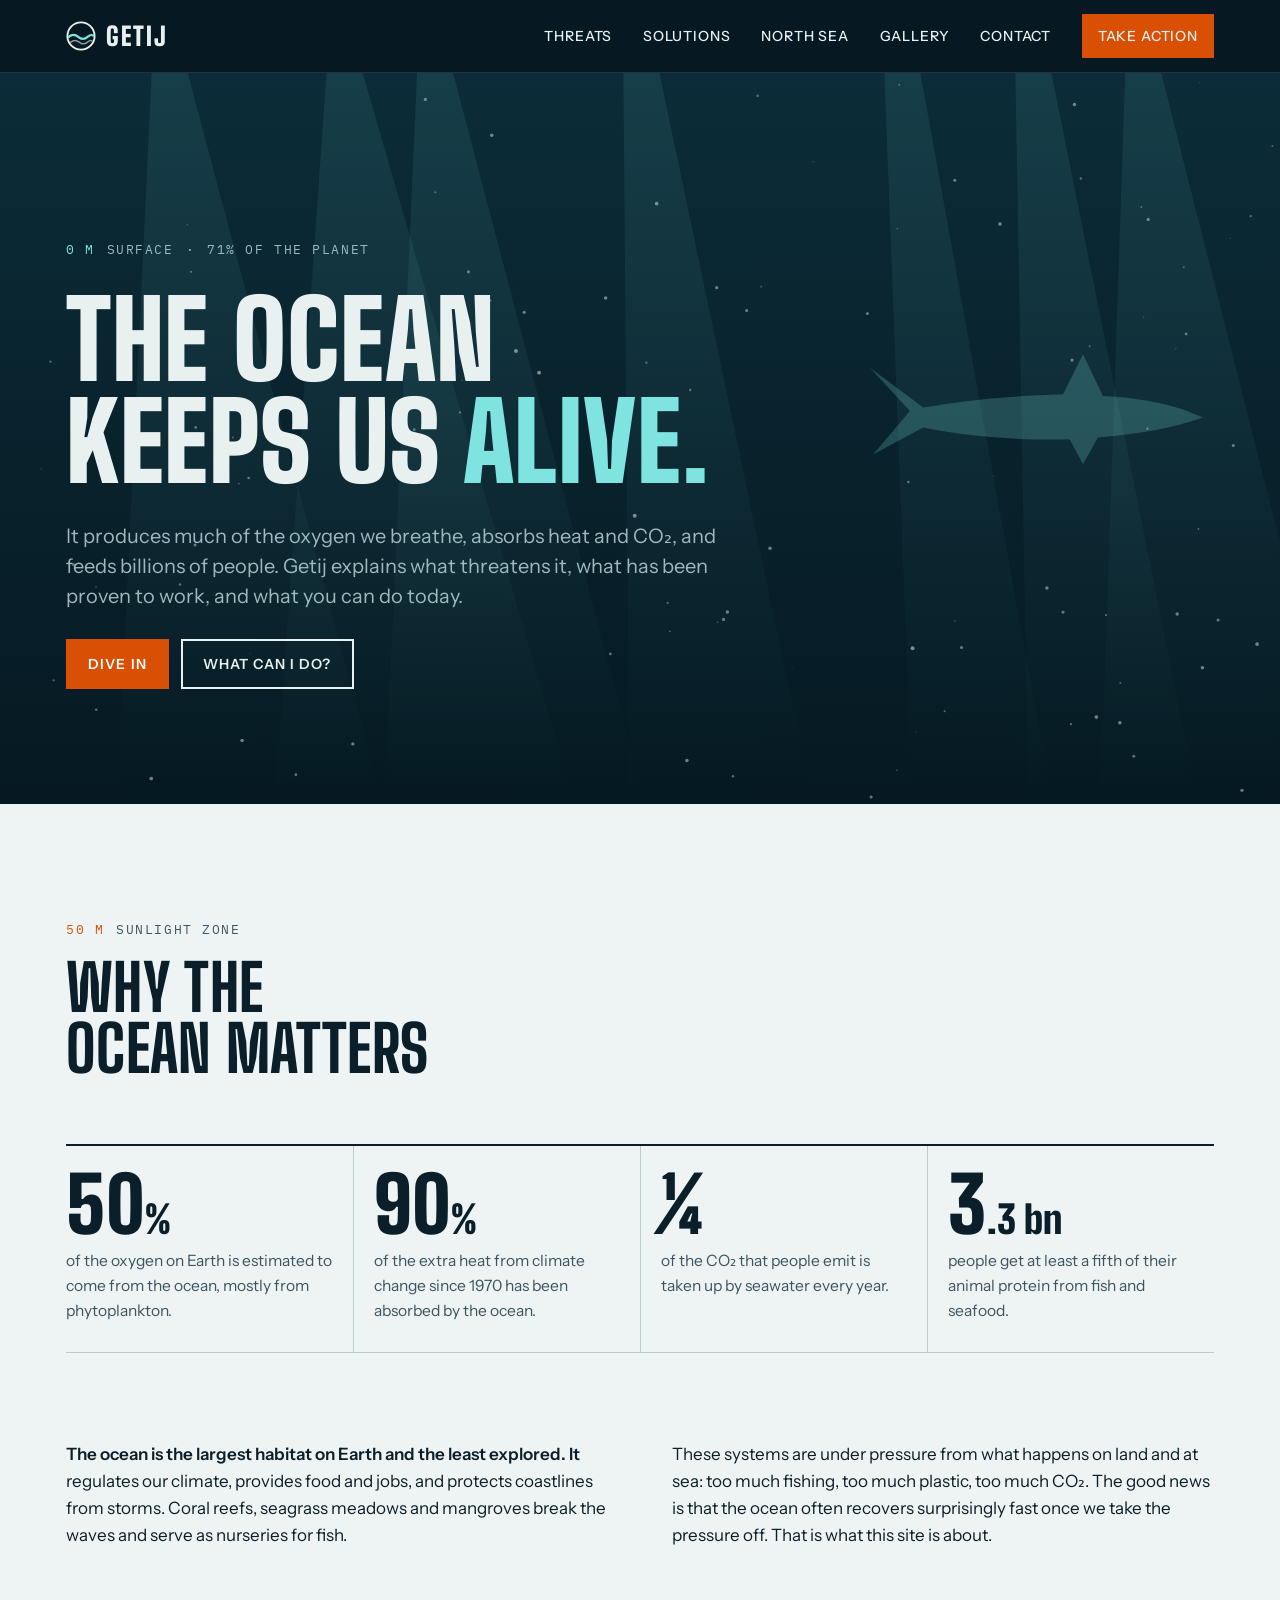
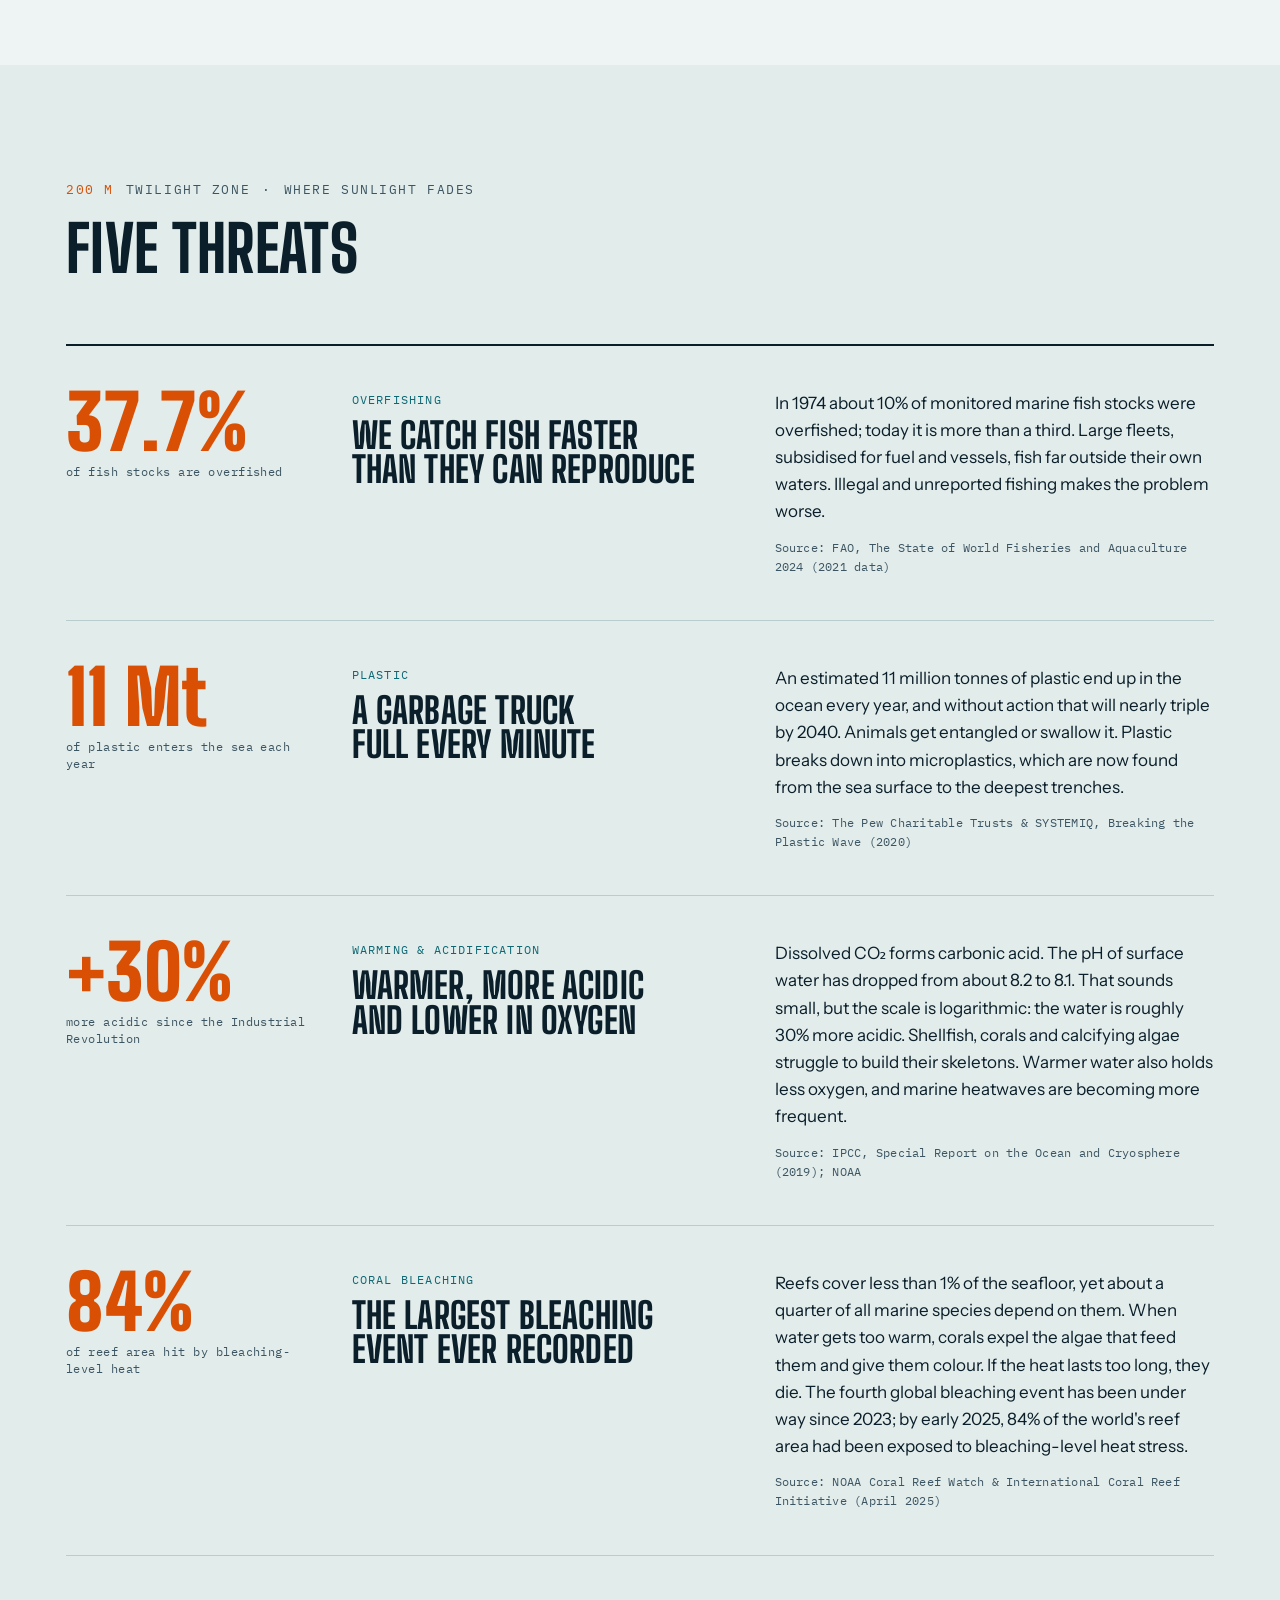
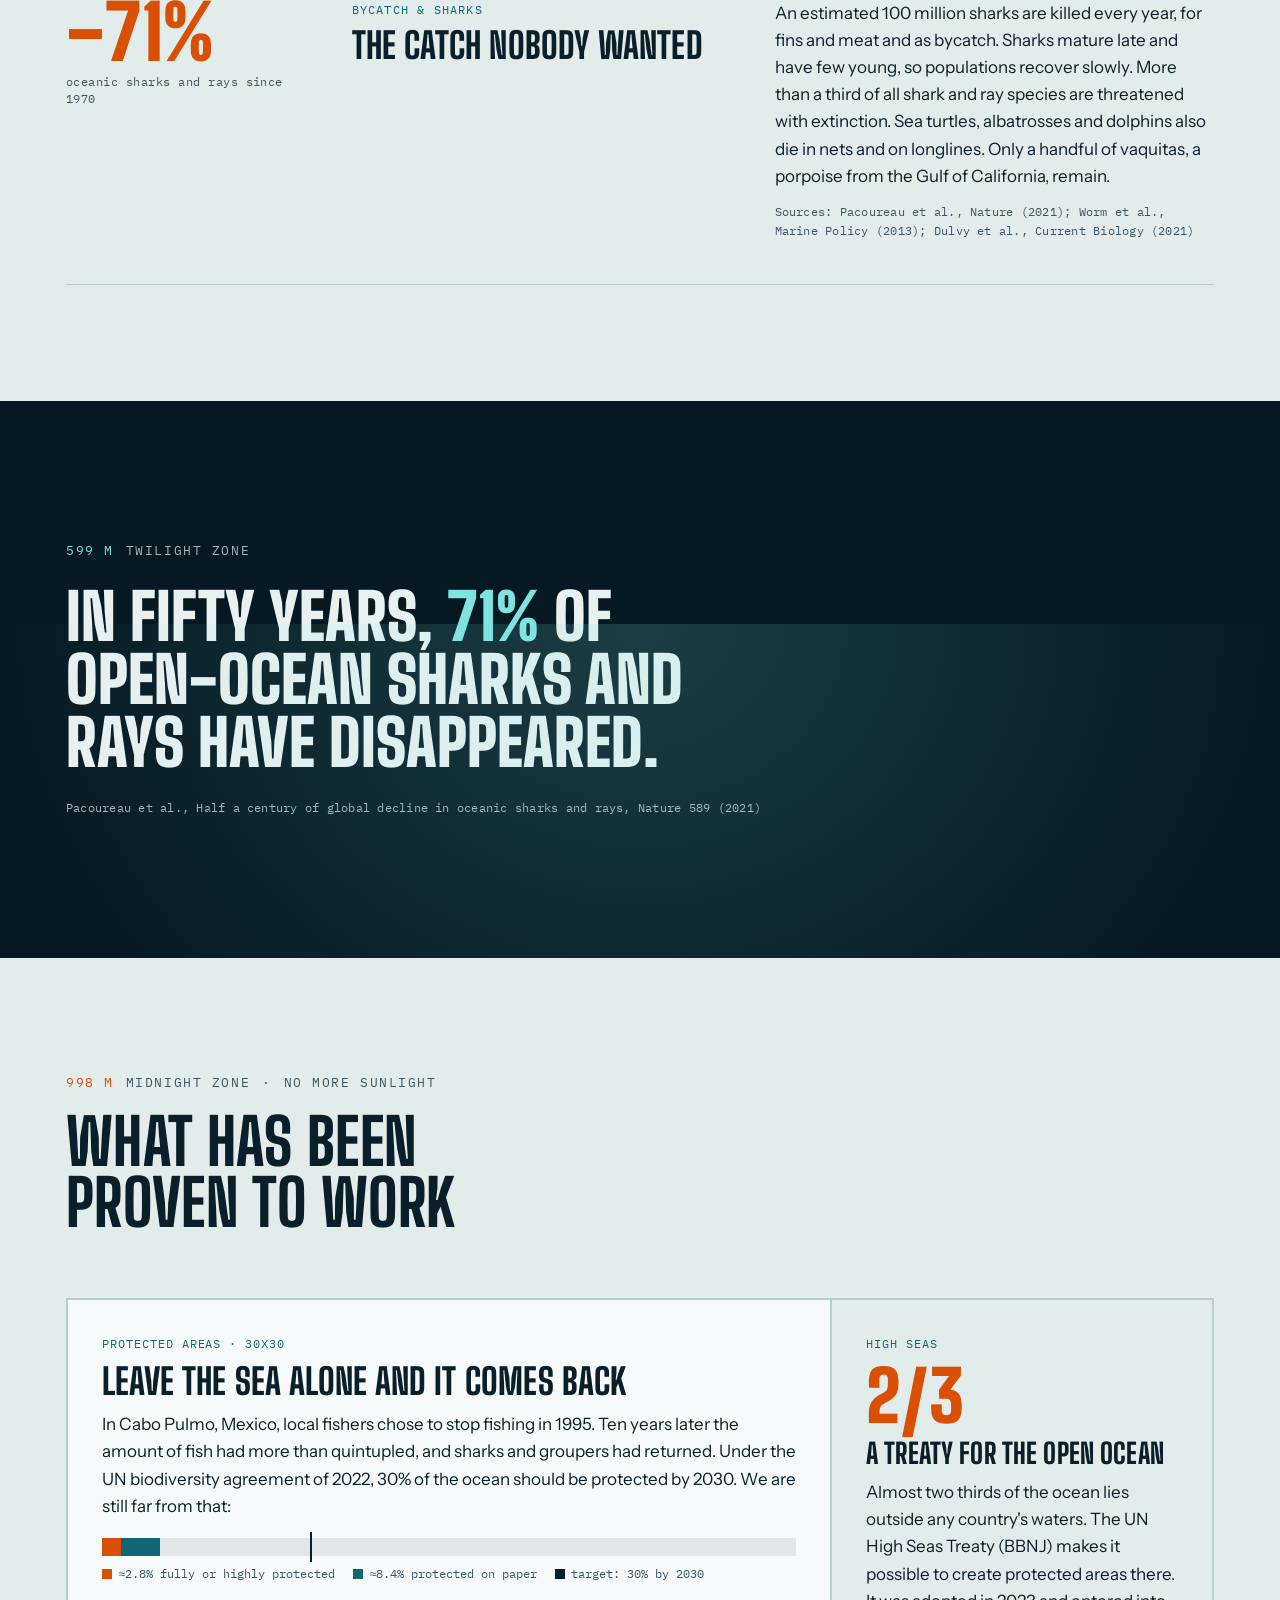
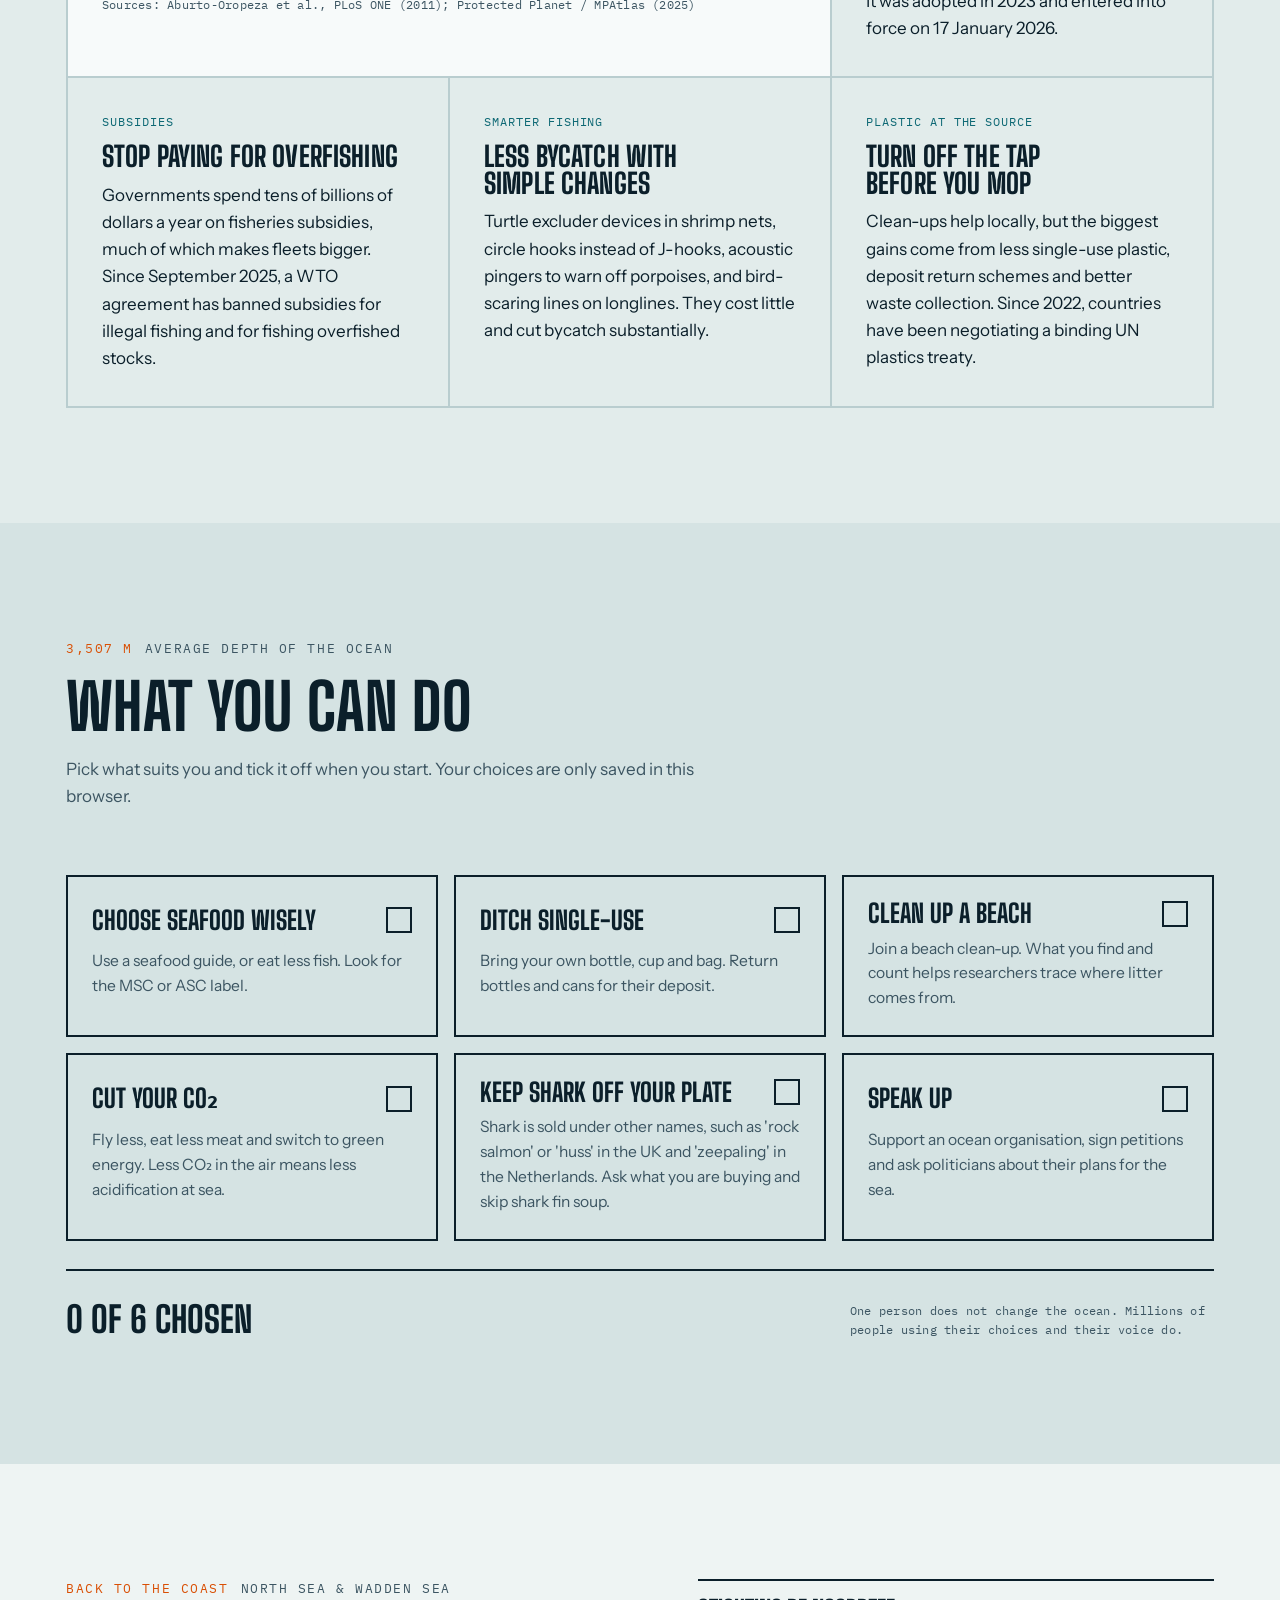
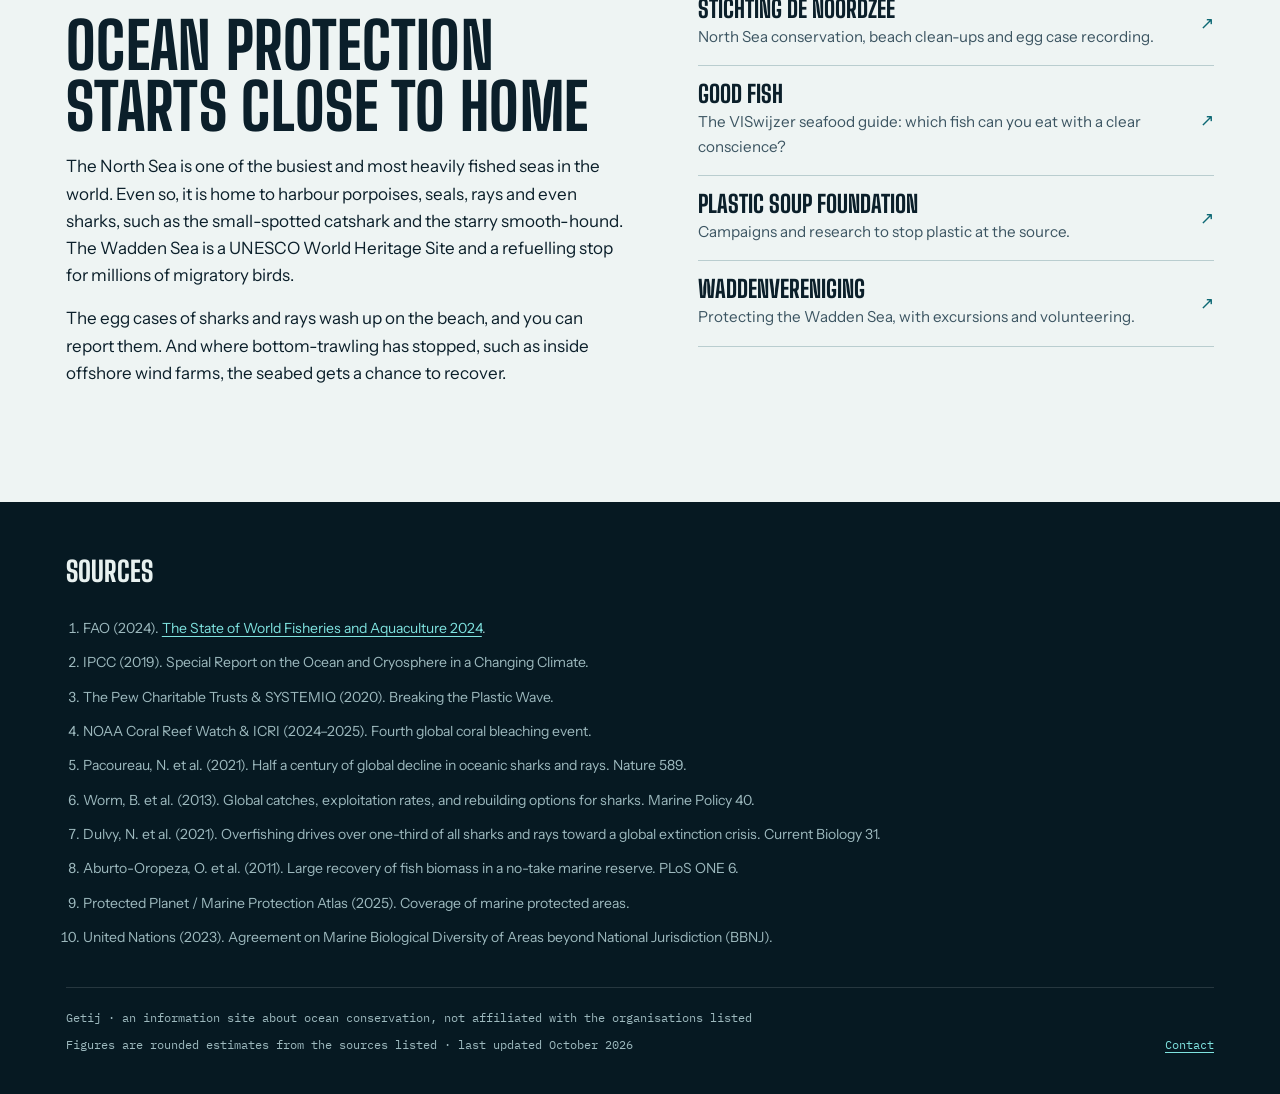
==== commit 1efb5ecc: "Contactpagina met formulier (Formspree), links in menu en footer" ====
--- a/index.html
+++ b/index.html
@@ -301,6 +301,7 @@
       <a class="hide-sm" href="#solutions">Solutions</a>
       <a class="hide-sm" href="#north-sea">North Sea</a>
       <a href="gallery.html">Gallery</a>
+      <a class="hide-sm" href="contact.html">Contact</a>
       <a class="btn btn-solid" href="#take-action">Take action</a>
     </nav>
   </div>
@@ -501,8 +502,9 @@
       <li>United Nations (2023). Agreement on Marine Biological Diversity of Areas beyond National Jurisdiction (BBNJ).</li>
     </ol>
     <div class="fine">
-      <span>Getij · an information site about ocean conservation</span>
-      <span>Figures are rounded estimates from the sources listed Â· last updated October 2026</span>
+      <span>Getij · an information site about ocean conservation, not affiliated with the organisations listed</span>
+      <span>Figures are rounded estimates from the sources listed · last updated October 2026</span>
+      <a href="contact.html">Contact</a>
     </div>
   </div>
 </footer>
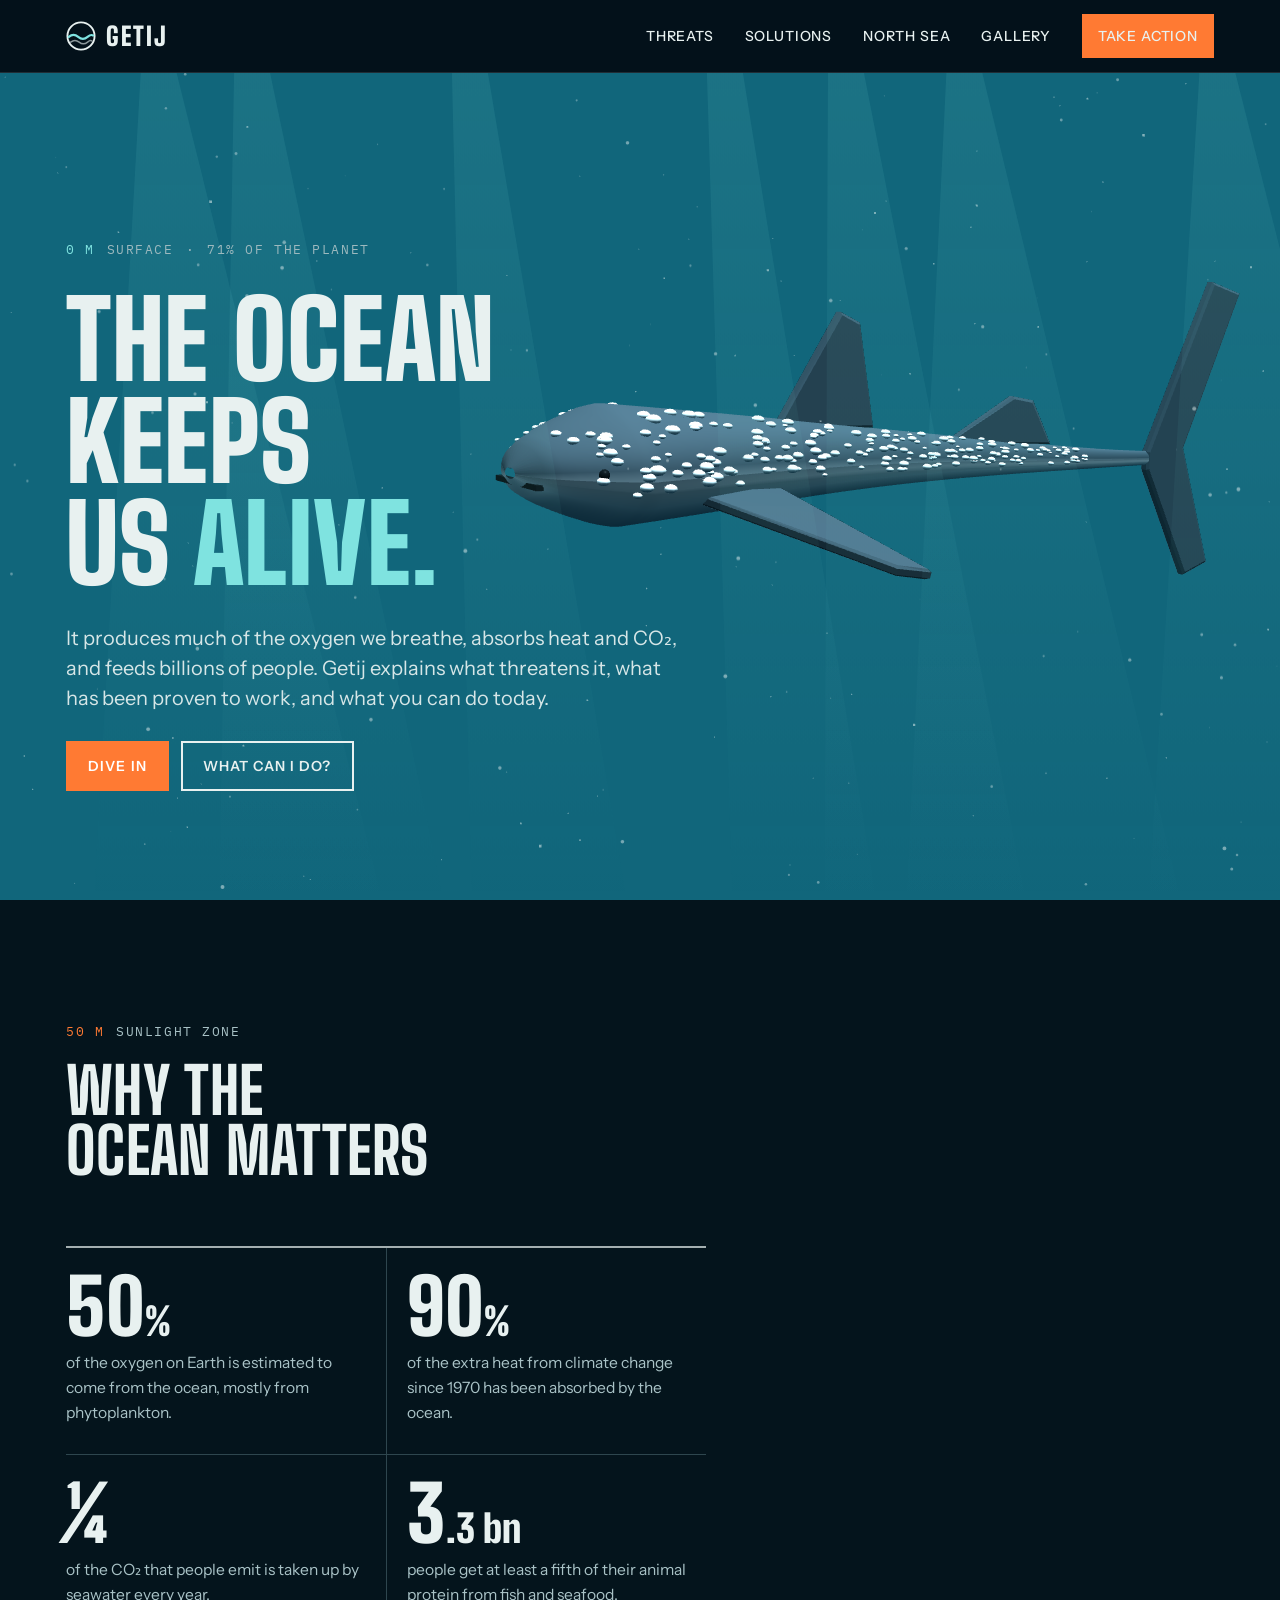
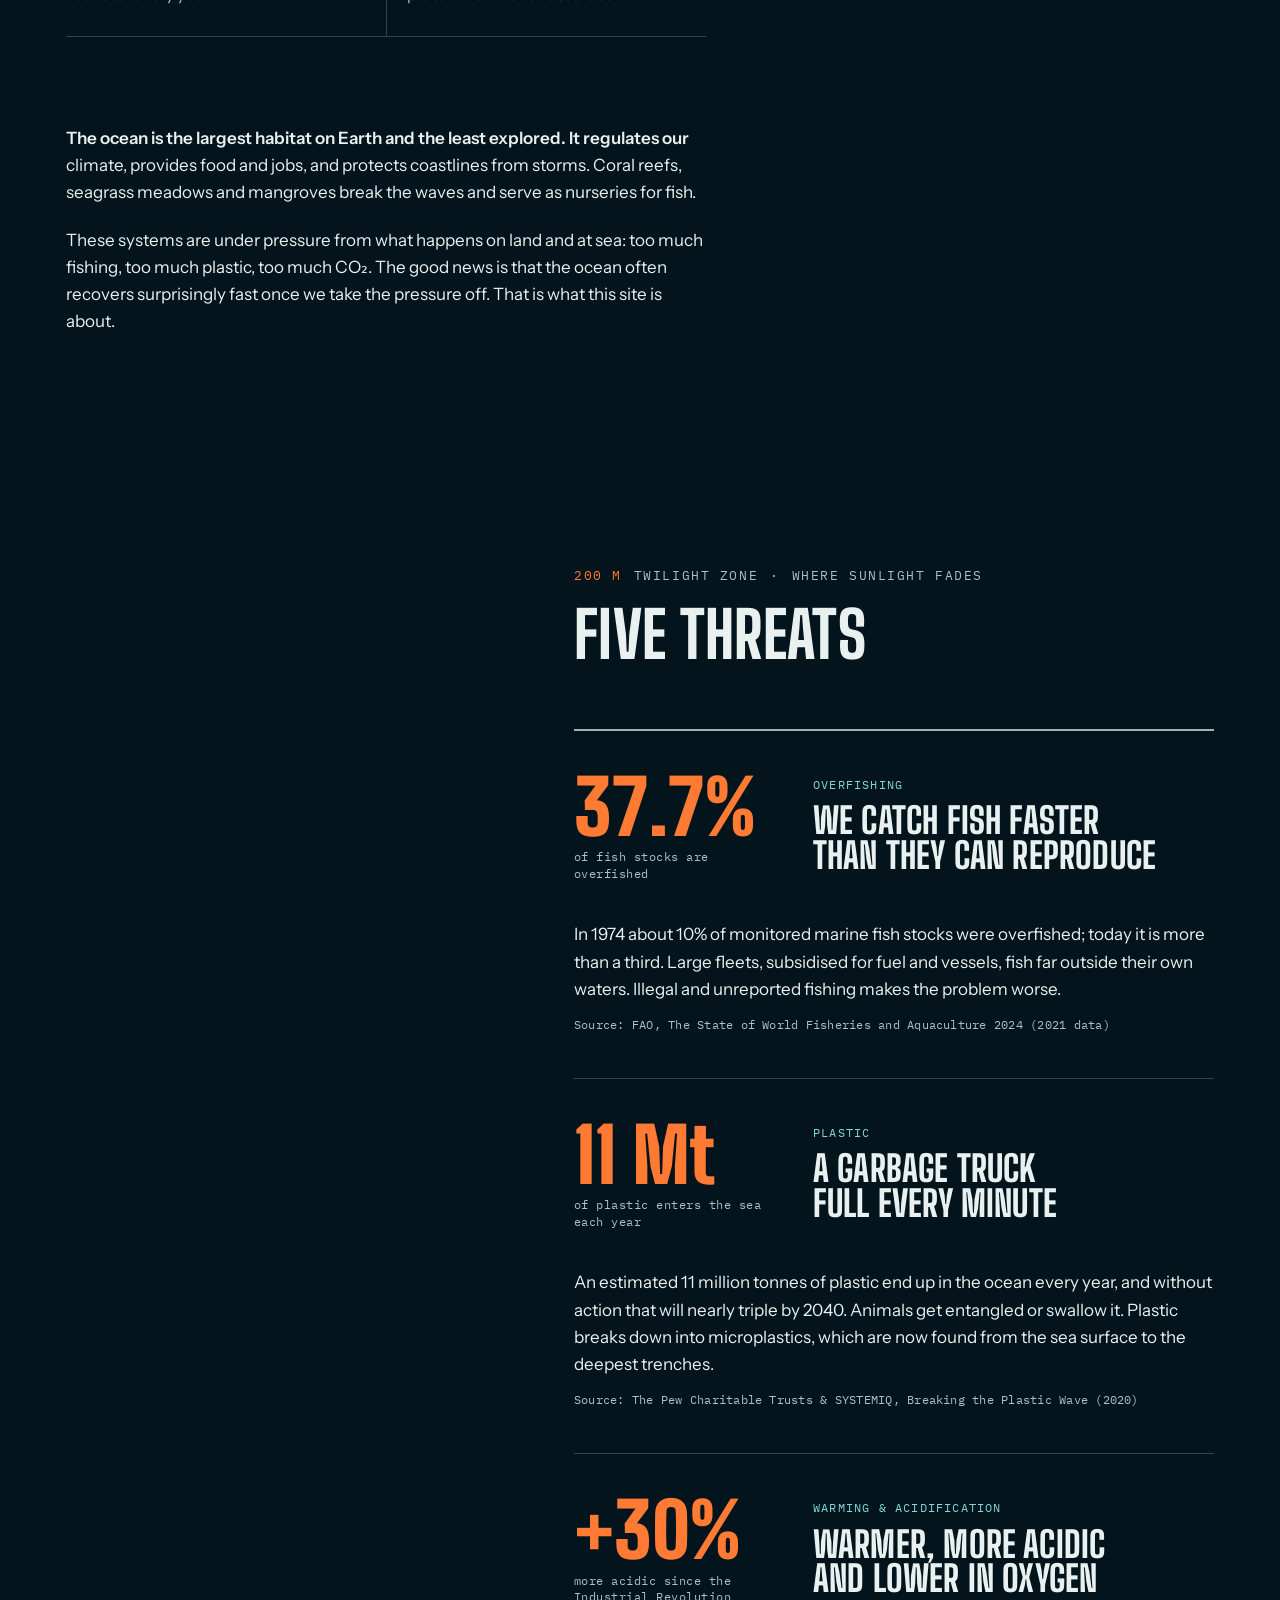
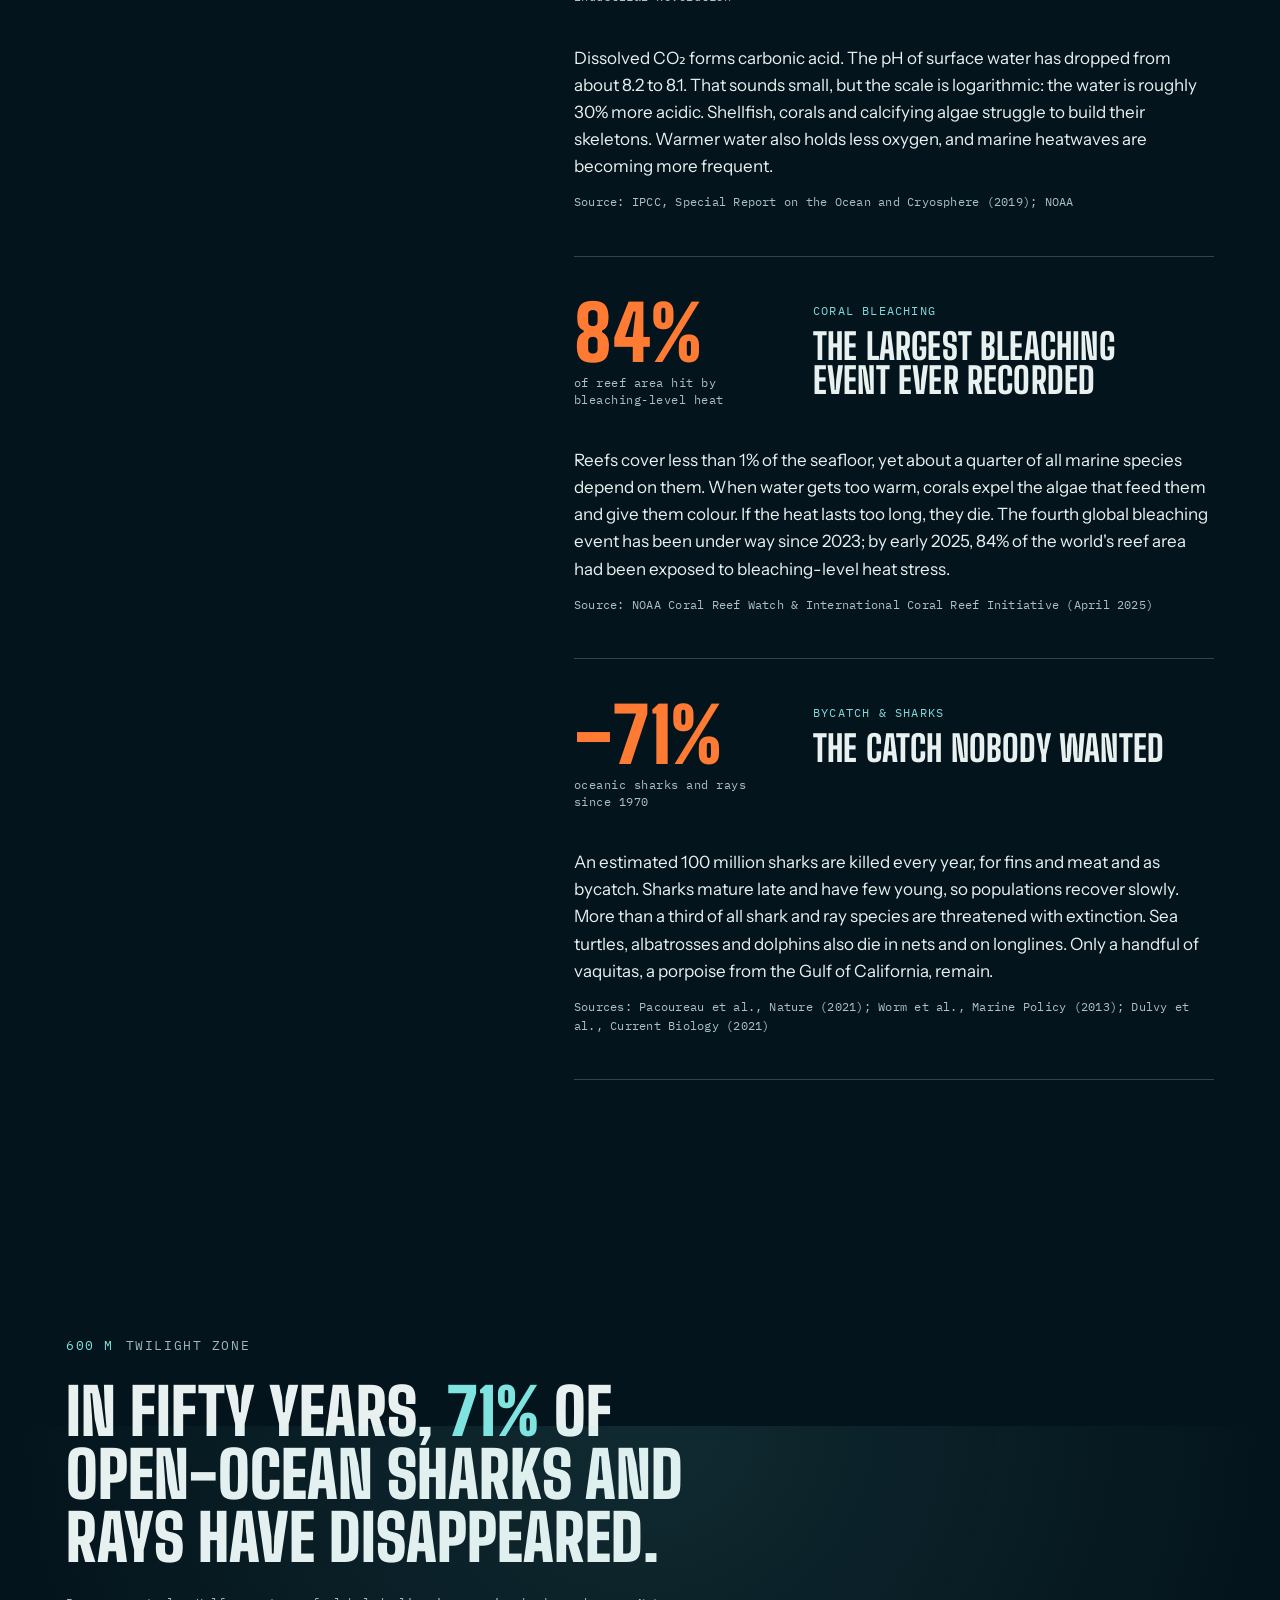
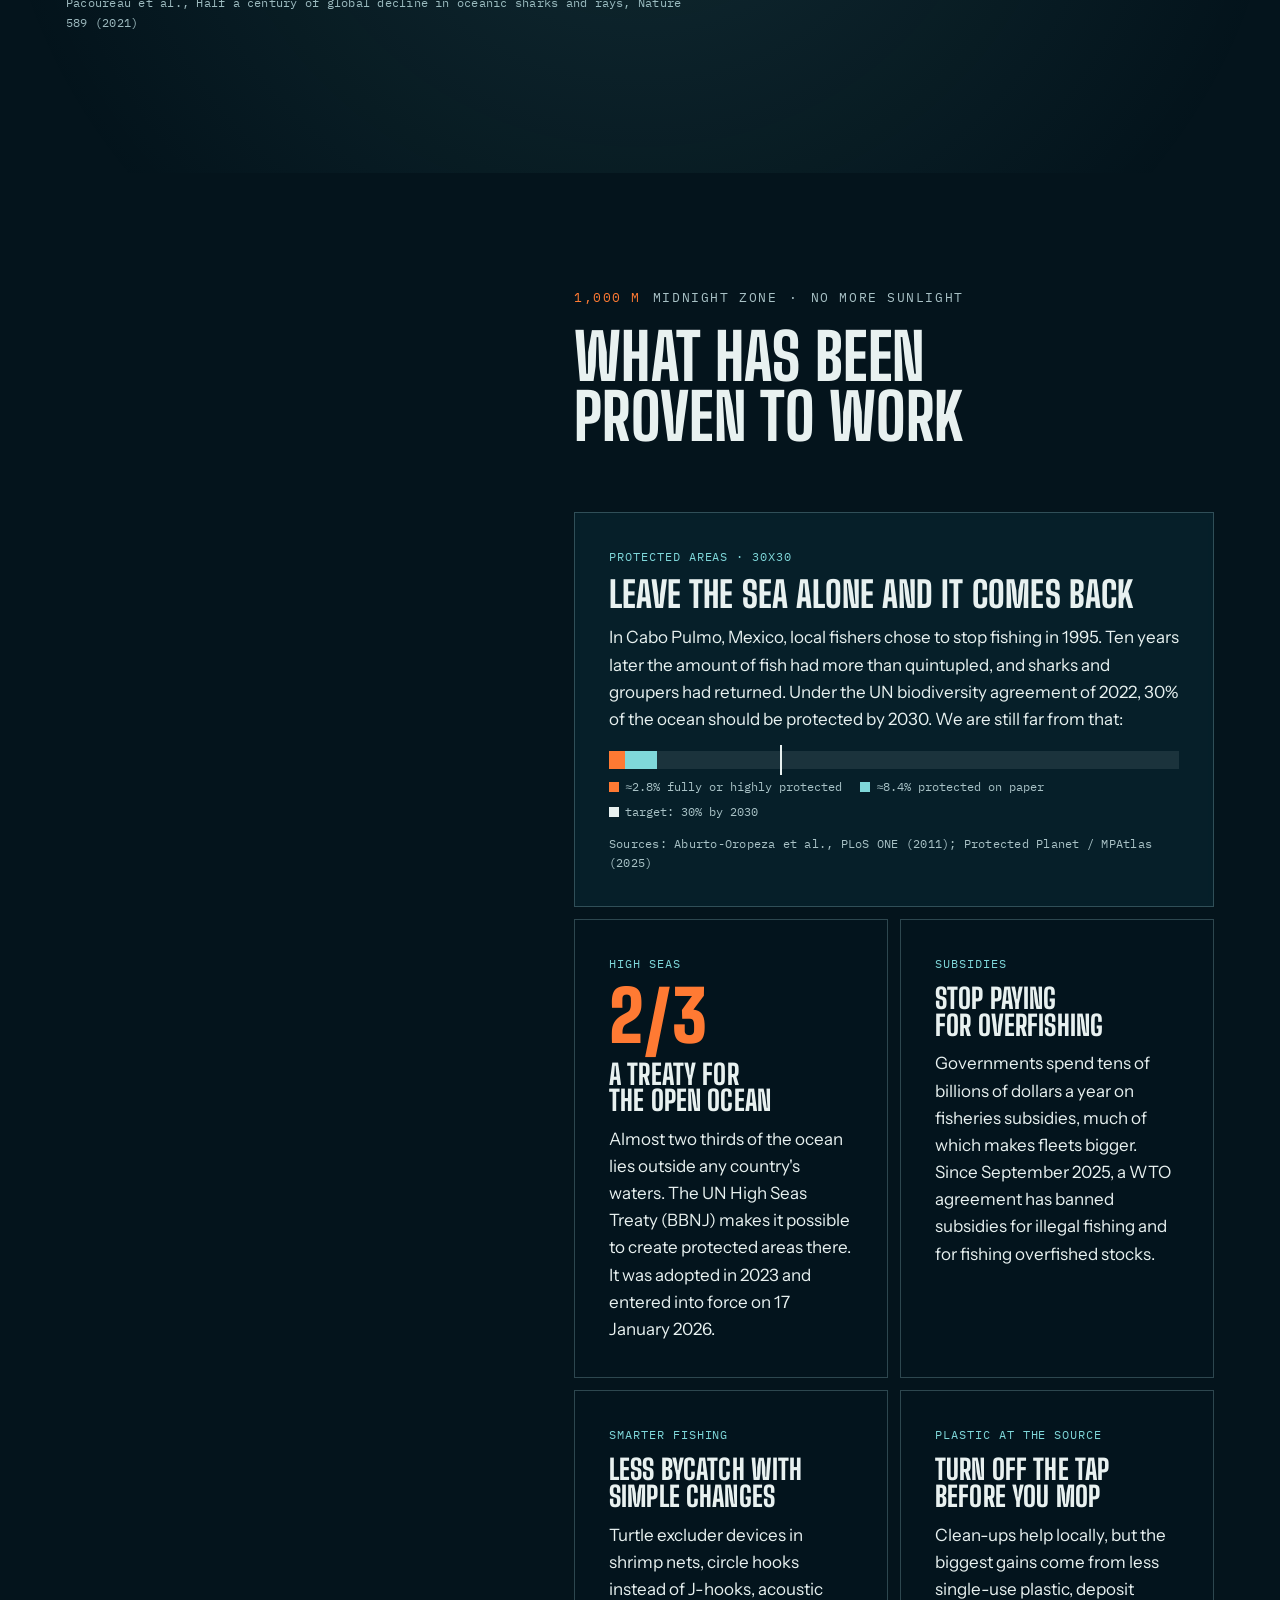
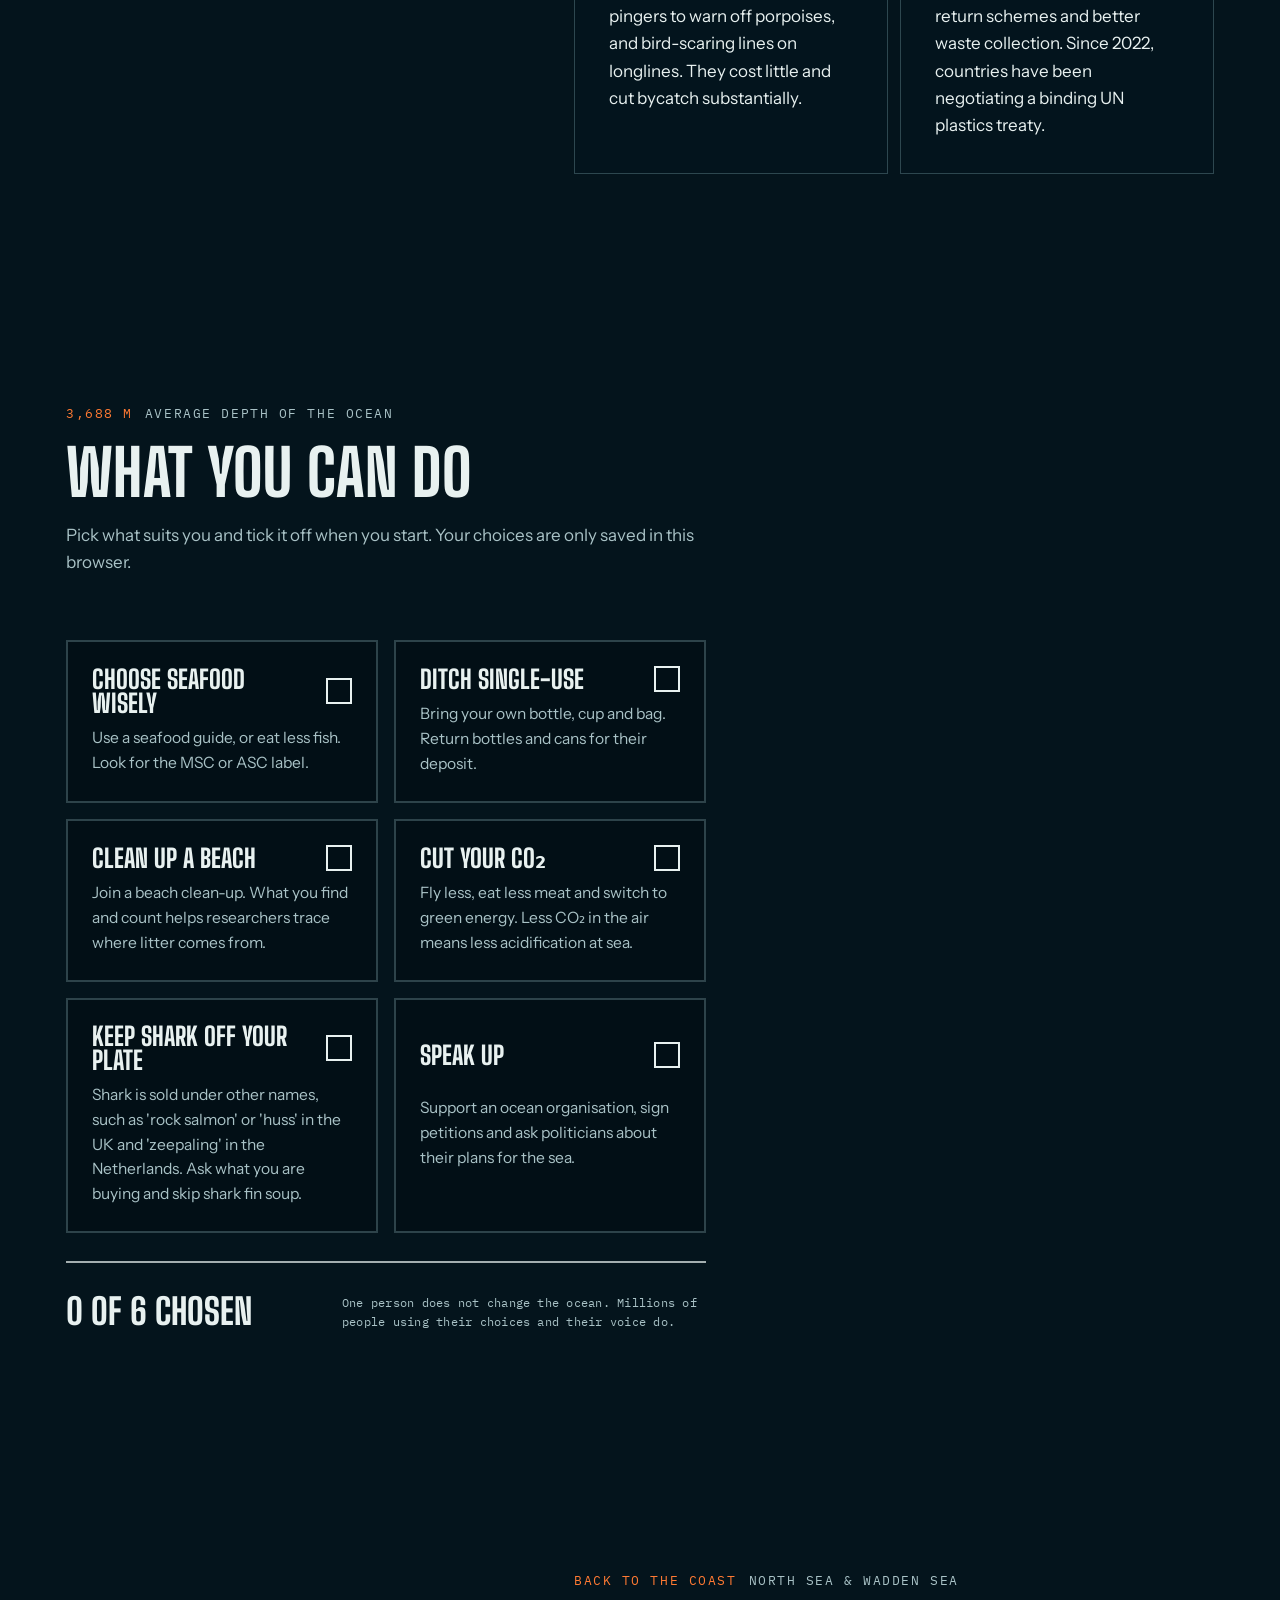
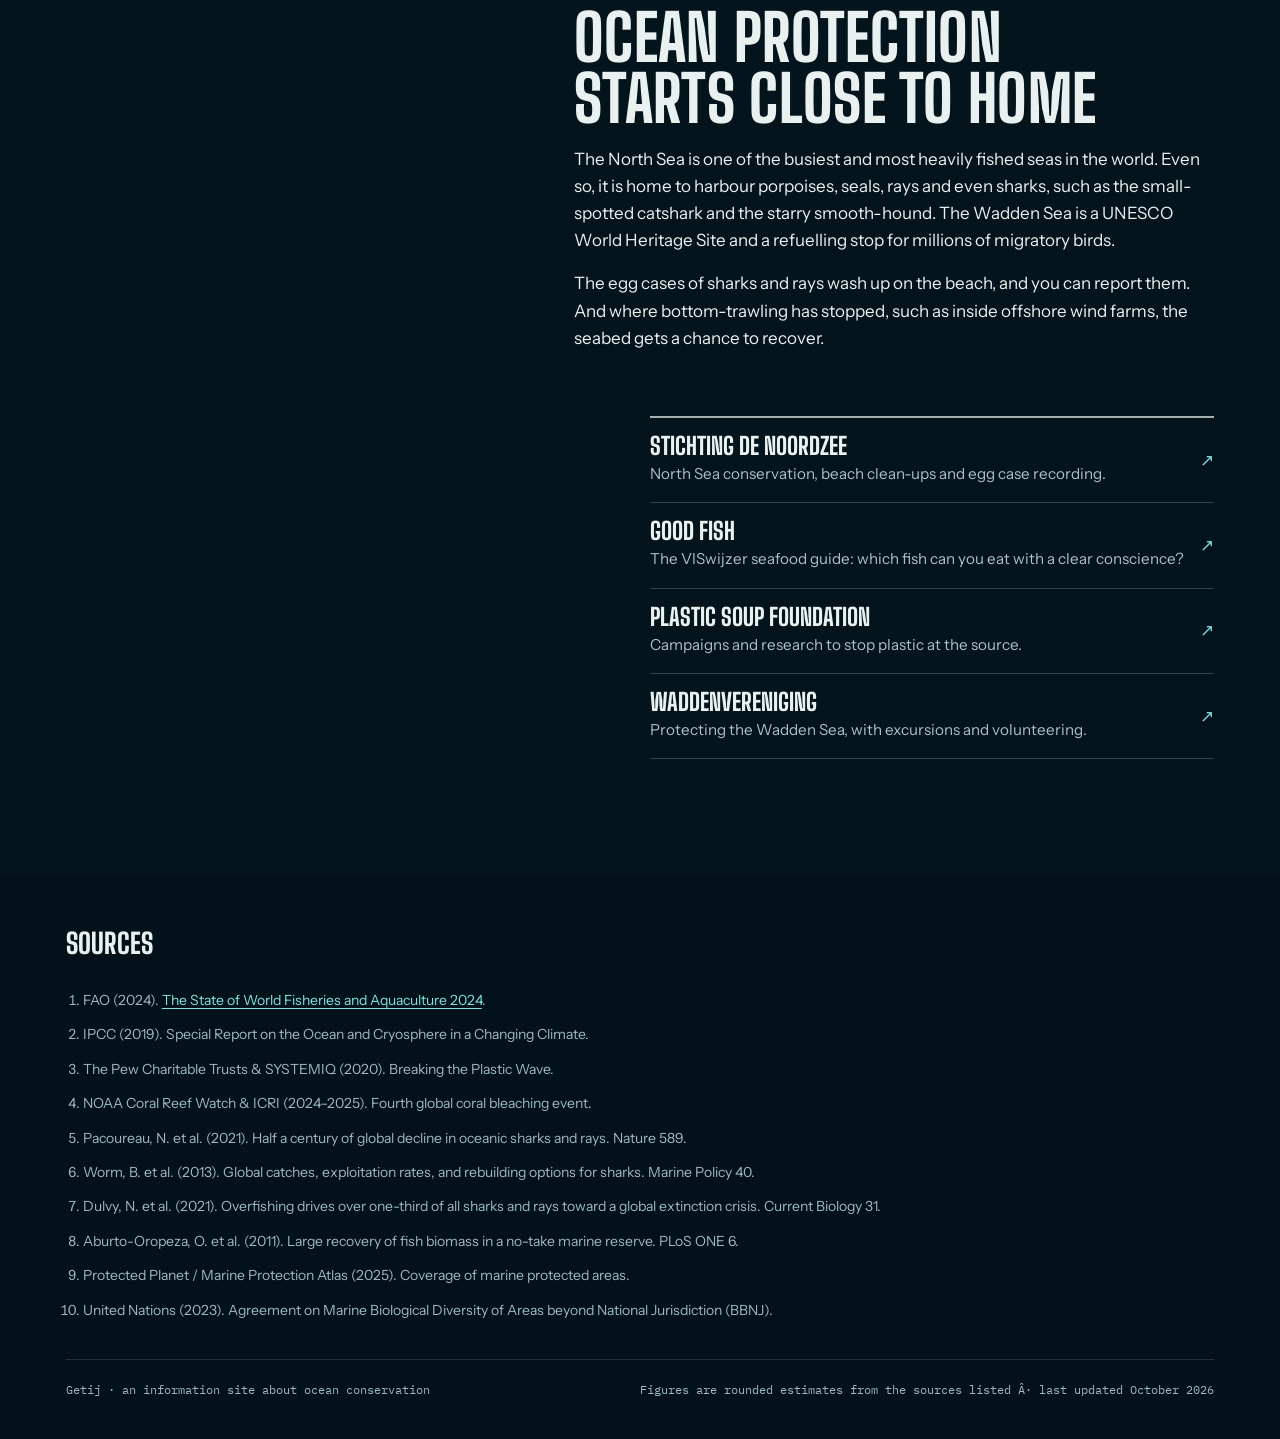
==== commit adb79824: "Nieuw ontwerp: 3D-walvishaai die meezwemt en water dat donkerder wordt - whale.js bouwt de walvishaa" ====
--- a/index.html
+++ b/index.html
@@ -12,19 +12,20 @@
 <link rel="icon" href="data:image/svg+xml,%3Csvg xmlns='http://www.w3.org/2000/svg' viewBox='0 0 32 32'%3E%3Ccircle cx='16' cy='16' r='15' fill='%23061922'/%3E%3Cpath d='M4 17c3.5-3 6.5-3 10 0s6.5 3 10 0 3.5-2.2 4.5-1.6' stroke='%237FE3E0' stroke-width='2.6' fill='none' stroke-linecap='round'/%3E%3C/svg%3E">
 <link rel="stylesheet" href="fonts.css">
 <style>
-/* Layout: een afdaling. Elke sectie ligt dieper in de waterkolom (0 m → 3.688 m),
-   een dieptemeter aan de rand loopt mee; koppen groot en kapitaal, tekst in rustige kolommen. */
+/* Layout: een afdaling. Een 3D-walvishaai zwemt mee door de waterkolom (0 m → 3.688 m) terwijl het
+   water donkerder wordt; de tekst wisselt per sectie van kant zodat de haai ruimte heeft.
+   Bewust één onderwaterwereld, in licht en donker thema gelijk. */
 :root {
-  --paper: #EEF4F3;        /* licht zeeschuim */
-  --paper-2: #E2ECEB;      /* schemerzone */
-  --paper-3: #D5E3E3;      /* middernachtzone */
-  --ink: #0B1F2A;          /* diep marine */
-  --ink-soft: #3C5562;
-  --line: #B9CDCF;
-  --buoy: #D94F04;         /* boei-oranje, het enige signaal */
-  --sea: #0D6874;          /* zeegroen voor links en details */
-  --card: #F7FAFA;
-  --deep: #061922;         /* de diepe band: in beide thema's donker */
+  --paper: #04141C;                    /* basis onder het water */
+  --paper-2: rgba(4, 22, 31, 0.58);    /* glas over het water */
+  --paper-3: rgba(2, 13, 20, 0.62);
+  --ink: #E8F1F0;
+  --ink-soft: #A9C2C6;
+  --line: rgba(159, 201, 207, 0.28);
+  --buoy: #FF7A33;         /* boei-oranje, het enige signaal */
+  --sea: #7FD8DA;          /* zeegroen voor links en details */
+  --card: rgba(8, 36, 48, 0.72);
+  --deep: #03111A;
   --deep-2: #0B2C38;
   --on-deep: #E8F1F0;
   --on-deep-soft: #9DB9BE;
@@ -40,25 +41,9 @@
   --step-4: clamp(3rem, 1.6rem + 6.4vw, 7.25rem);
   --wrap: 1180px;
 }
-@media (prefers-color-scheme: dark) {
-  :root:not([data-theme="light"]) {
-    --paper: #0A1C25; --paper-2: #07161E; --paper-3: #041017;
-    --ink: #E4EEEE; --ink-soft: #A3BABF; --line: #1F3C48;
-    --buoy: #FF7A33; --sea: #6FD0D2; --card: #0F2631;
-    --deep: #03111A; --deep-2: #082430; --on-deep: #E8F1F0; --on-deep-soft: #9DB9BE; --glow: #7FE3E0;
-    color-scheme: dark;
-  }
-}
-:root[data-theme="dark"] {
-  --paper: #0A1C25; --paper-2: #07161E; --paper-3: #041017;
-  --ink: #E4EEEE; --ink-soft: #A3BABF; --line: #1F3C48;
-  --buoy: #FF7A33; --sea: #6FD0D2; --card: #0F2631;
-  --deep: #03111A; --deep-2: #082430; --on-deep: #E8F1F0; --on-deep-soft: #9DB9BE; --glow: #7FE3E0;
-  color-scheme: dark;
-}
 
 *, *::before, *::after { box-sizing: border-box; }
-:root { color-scheme: light; padding-top: env(safe-area-inset-top, 0px); padding-bottom: env(safe-area-inset-bottom, 0px); }
+:root { color-scheme: dark; padding-top: env(safe-area-inset-top, 0px); padding-bottom: env(safe-area-inset-bottom, 0px); }
 body { margin: 0; }
 img { max-width: 100%; }
 [hidden] { display: none !important; }
@@ -128,13 +113,6 @@
 .hero .actions { display: flex; flex-wrap: wrap; gap: 12px; }
 .hero .btn-ghost { color: var(--on-deep); }
 .hero .btn-ghost:hover { background: var(--on-deep); color: var(--deep); }
-.shark { position: absolute; z-index: -1; width: clamp(180px, 26vw, 340px); right: 6%; top: 38%; opacity: 0.22; color: var(--glow); animation: glide 38s linear infinite; }
-@keyframes glide {
-  0% { transform: translateX(30vw) translateY(0); }
-  50% { transform: translateX(-30vw) translateY(-18px); }
-  50.01% { transform: translateX(-30vw) translateY(-18px) scaleX(-1); }
-  100% { transform: translateX(30vw) translateY(0) scaleX(-1); }
-}
 
 /* ---------- cijfers ---------- */
 .zone { padding-block: clamp(64px, 9vw, 128px); }
@@ -282,9 +260,45 @@
 .meter-bar .m-strict { transition-delay: .3s; }
 .meter.waiting .meter-bar i { width: 0; }
 
+/* ---------- onderwaterwereld: water en walvishaai achter de inhoud ---------- */
+.water { position: fixed; inset: 0; z-index: -2; background: rgb(17, 102, 123); transition: background-color .3s linear; }
+#whale { position: fixed; inset: 0; width: 100%; height: 100%; z-index: -1; display: block; pointer-events: none; transition: opacity .6s; }
+.hero, .zone-1, .zone-2, .zone-3, .band { background: transparent; }
+.hero .lede { color: #D6E6E7; }
+.band::after { opacity: .6; }
+.solutions { background: transparent; border: 0; gap: 12px; }
+.sol, .sol.feature { background: var(--paper-2); border: 1px solid var(--line); -webkit-backdrop-filter: blur(6px); backdrop-filter: blur(6px); }
+.sol.feature { background: var(--card); }
+.act label { background: var(--paper-3); border-color: var(--line); -webkit-backdrop-filter: blur(6px); backdrop-filter: blur(6px); }
+.act label:hover { background: var(--card); }
+.act input:checked + label { background: var(--ink); color: #04141C; border-color: var(--ink); }
+.act input:checked + label p { color: #2C4752; }
+.act .box { border-color: currentColor; }
+.stats, .threats, .orgs, .pledge-bar { border-color: color-mix(in srgb, var(--ink) 70%, transparent); }
+.meter-bar .m-goal { background: var(--ink); }
+.gauge .read, .gauge .zone-name { background: rgba(3, 17, 26, 0.7); }
+
+/* Tekst wisselt van kant; de haai zwemt in de vrije helft */
+@media (min-width: 1100px) {
+  .lane-l .wrap > *, .lane-r .wrap > * { max-width: 640px; }
+  .lane-l .wrap > * { margin-right: auto; }
+  .lane-r .wrap > * { margin-left: auto; }
+  .lane-r .wrap.home, .lane-l .wrap.home { grid-template-columns: minmax(0, 1fr); }
+  .lane-l .stats, .lane-r .stats { grid-template-columns: repeat(2, minmax(0, 1fr)); }
+  .lane-l .stat:nth-child(3), .lane-r .stat:nth-child(3) { padding-left: 0; border-left: 0; }
+  .lane-l .why, .lane-r .why { grid-template-columns: minmax(0, 1fr); gap: 20px; }
+  .lane-l .threat, .lane-r .threat { grid-template-columns: minmax(0, 1fr) minmax(0, 2fr); }
+  .lane-l .threat .body, .lane-r .threat .body { grid-column: 1 / -1; }
+  .lane-l .solutions, .lane-r .solutions, .lane-l .act-grid, .lane-r .act-grid { grid-template-columns: repeat(2, minmax(0, 1fr)); }
+  .hero .wrap > * { max-width: 620px; }
+}
+@media (max-width: 1099px) {
+  .hero .wrap { padding-bottom: clamp(200px, 34vh, 280px); }
+}
+
 @media (prefers-reduced-motion: reduce) {
   html { scroll-behavior: auto; }
-  .shark { animation: none; }
+  .water { transition: none; }
 }
 </style>
 </head>
@@ -301,16 +315,17 @@
       <a class="hide-sm" href="#solutions">Solutions</a>
       <a class="hide-sm" href="#north-sea">North Sea</a>
       <a href="gallery.html">Gallery</a>
-      <a class="hide-sm" href="contact.html">Contact</a>
       <a class="btn btn-solid" href="#take-action">Take action</a>
     </nav>
   </div>
 </header>
 
+<div class="water" aria-hidden="true"></div>
+<canvas id="whale" aria-hidden="true"></canvas>
+
 <main id="top">
   <section class="hero" data-depth="0" data-zone="Sunlight zone">
     <canvas id="sea" aria-hidden="true"></canvas>
-    <svg class="shark" viewBox="0 0 200 72" aria-hidden="true"><path fill="currentColor" d="M0 10 L24 36 L2 62 L32 46 C62 52 96 54 120 53 L128 68 L137 52 C162 50 184 46 200 40 C186 33 164 28 140 27 L128 2 L116 26 C82 27 54 30 32 34 Z"/></svg>
     <div class="wrap">
       <div class="eyebrow"><span class="depth">0 m</span><span>Surface</span><span>·</span><span>71% of the planet</span></div>
       <h1>The ocean keeps us <em>alive.</em></h1>
@@ -322,7 +337,7 @@
     </div>
   </section>
 
-  <section class="zone zone-1" id="numbers" data-depth="50" data-zone="Sunlight zone">
+  <section class="zone zone-1 lane-l" id="numbers" data-depth="50" data-zone="Sunlight zone">
     <div class="wrap">
       <div class="section-head">
         <div class="eyebrow"><span class="depth">50 m</span><span>Sunlight zone</span></div>
@@ -341,7 +356,7 @@
     </div>
   </section>
 
-  <section class="zone zone-2" id="threats" data-depth="200" data-zone="Twilight zone">
+  <section class="zone zone-2 lane-r" id="threats" data-depth="200" data-zone="Twilight zone">
     <div class="wrap">
       <div class="section-head">
         <div class="eyebrow"><span class="depth">200 m</span><span>Twilight zone</span><span>·</span><span>Where sunlight fades</span></div>
@@ -392,7 +407,7 @@
     </div>
   </section>
 
-  <section class="band" data-depth="600" data-zone="Twilight zone">
+  <section class="band lane-l" data-depth="600" data-zone="Twilight zone">
     <div class="wrap">
       <div class="eyebrow" style="color:var(--on-deep-soft)"><span class="depth" style="color:var(--glow)">600 m</span><span>Twilight zone</span></div>
       <blockquote>In fifty years, <b>71%</b> of open-ocean sharks and rays have disappeared.</blockquote>
@@ -400,7 +415,7 @@
     </div>
   </section>
 
-  <section class="zone zone-2" id="solutions" data-depth="1000" data-zone="Midnight zone">
+  <section class="zone zone-2 lane-r" id="solutions" data-depth="1000" data-zone="Midnight zone">
     <div class="wrap">
       <div class="section-head">
         <div class="eyebrow"><span class="depth">1,000 m</span><span>Midnight zone</span><span>·</span><span>No more sunlight</span></div>
@@ -446,7 +461,7 @@
     </div>
   </section>
 
-  <section class="zone zone-3" id="take-action" data-depth="3688" data-zone="Abyssal zone">
+  <section class="zone zone-3 lane-l" id="take-action" data-depth="3688" data-zone="Abyssal zone">
     <div class="wrap">
       <div class="section-head">
         <div class="eyebrow"><span class="depth">3,688 m</span><span>Average depth of the ocean</span></div>
@@ -468,7 +483,7 @@
     </div>
   </section>
 
-  <section class="zone zone-1" id="north-sea" data-depth="3688" data-zone="Home">
+  <section class="zone zone-1 lane-r" id="north-sea" data-depth="3688" data-zone="Home">
     <div class="wrap home">
       <div class="text">
         <div class="eyebrow"><span class="depth">Back to the coast</span><span>North Sea &amp; Wadden Sea</span></div>
@@ -502,9 +517,8 @@
       <li>United Nations (2023). Agreement on Marine Biological Diversity of Areas beyond National Jurisdiction (BBNJ).</li>
     </ol>
     <div class="fine">
-      <span>Getij · an information site about ocean conservation, not affiliated with the organisations listed</span>
-      <span>Figures are rounded estimates from the sources listed · last updated October 2026</span>
-      <a href="contact.html">Contact</a>
+      <span>Getij · an information site about ocean conservation</span>
+      <span>Figures are rounded estimates from the sources listed Â· last updated October 2026</span>
     </div>
   </div>
 </footer>
@@ -639,5 +653,7 @@
   }
 })();
 </script>
+<script src="vendor/three.min.js"></script>
+<script src="whale.js"></script>
 </body>
 </html>
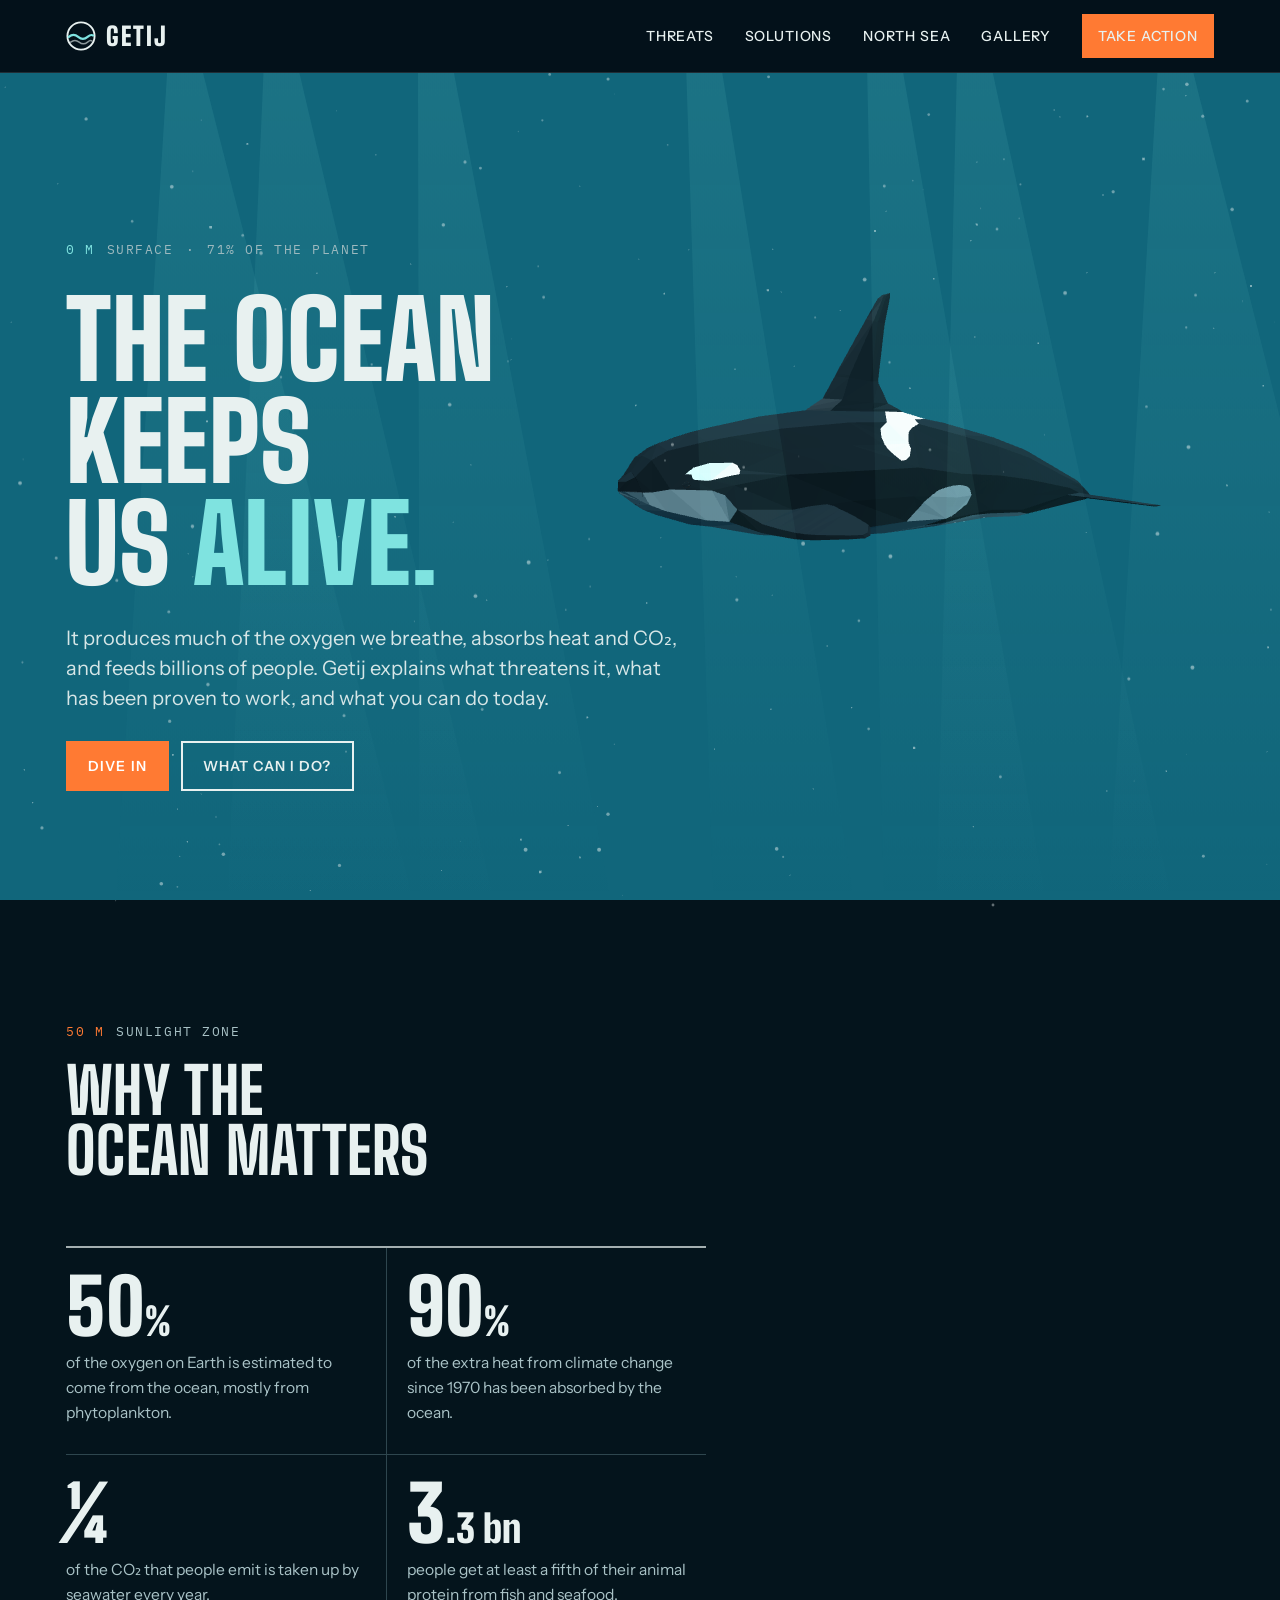
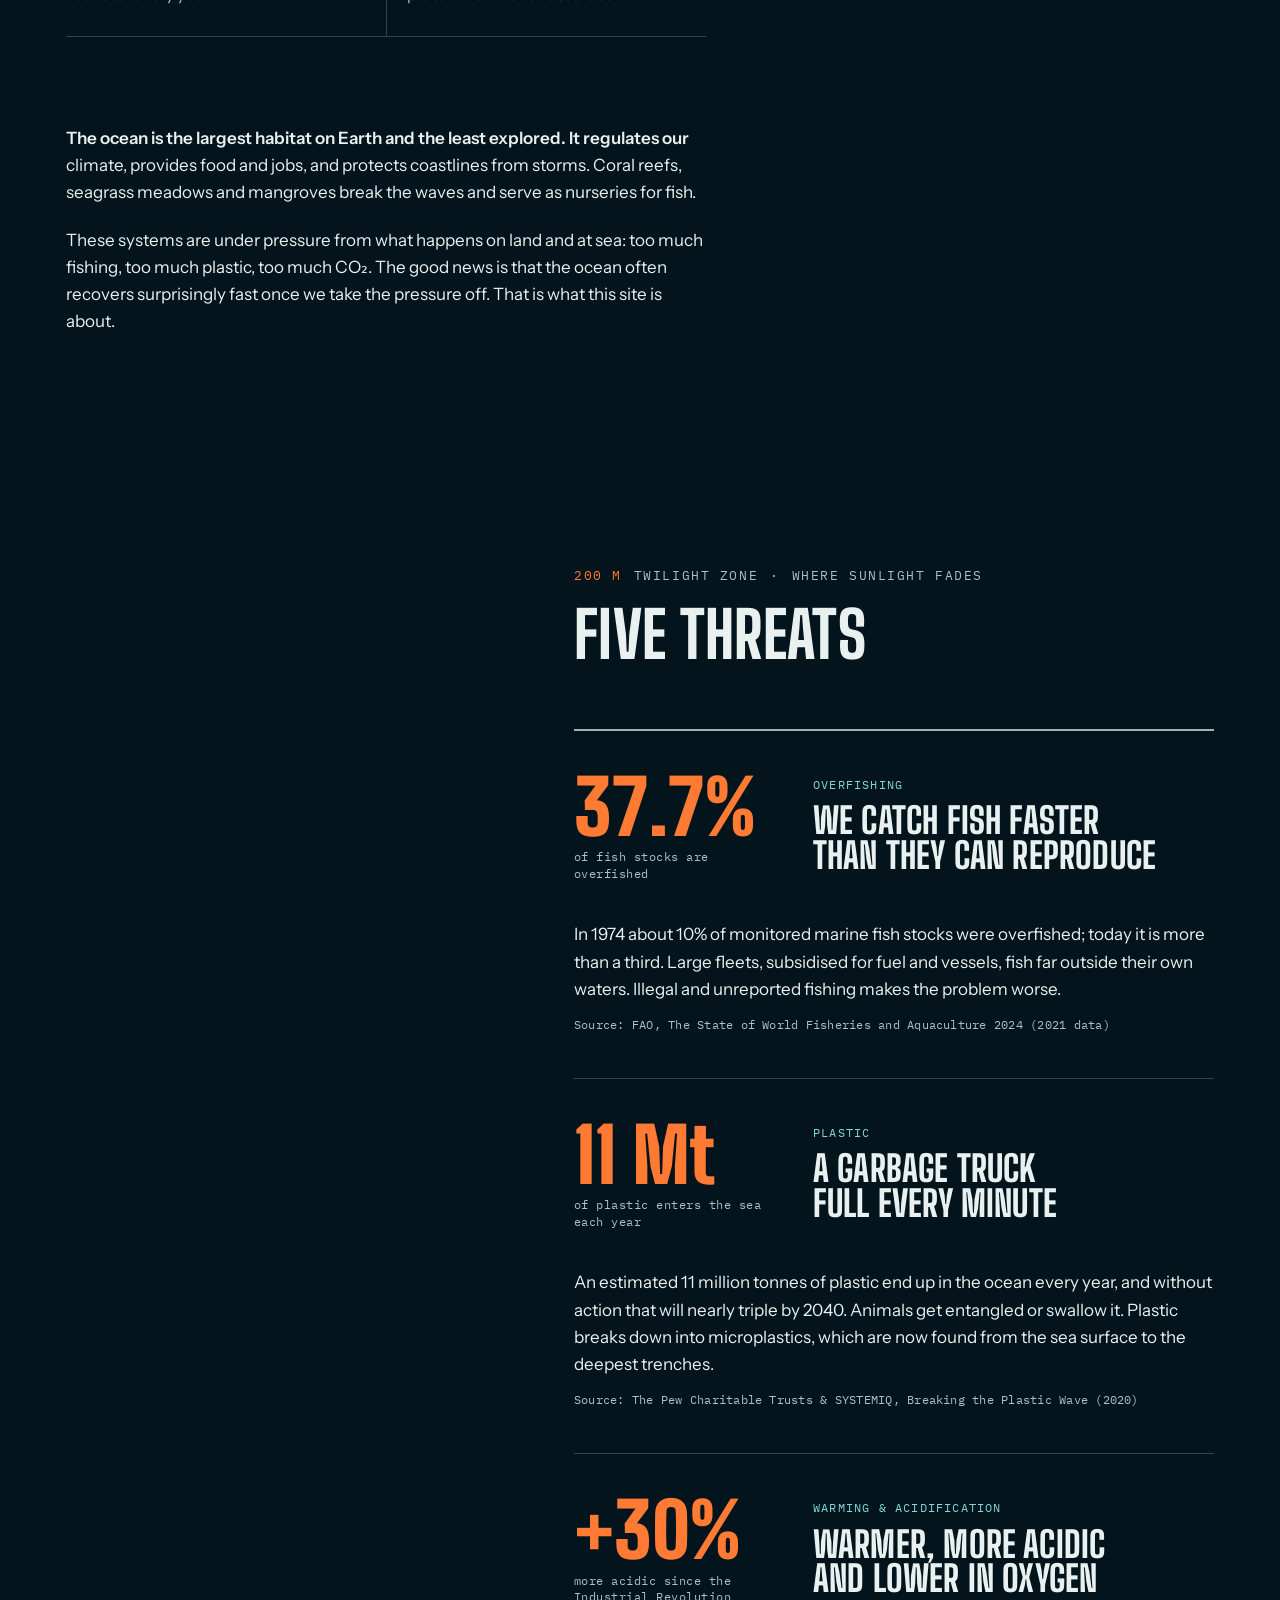
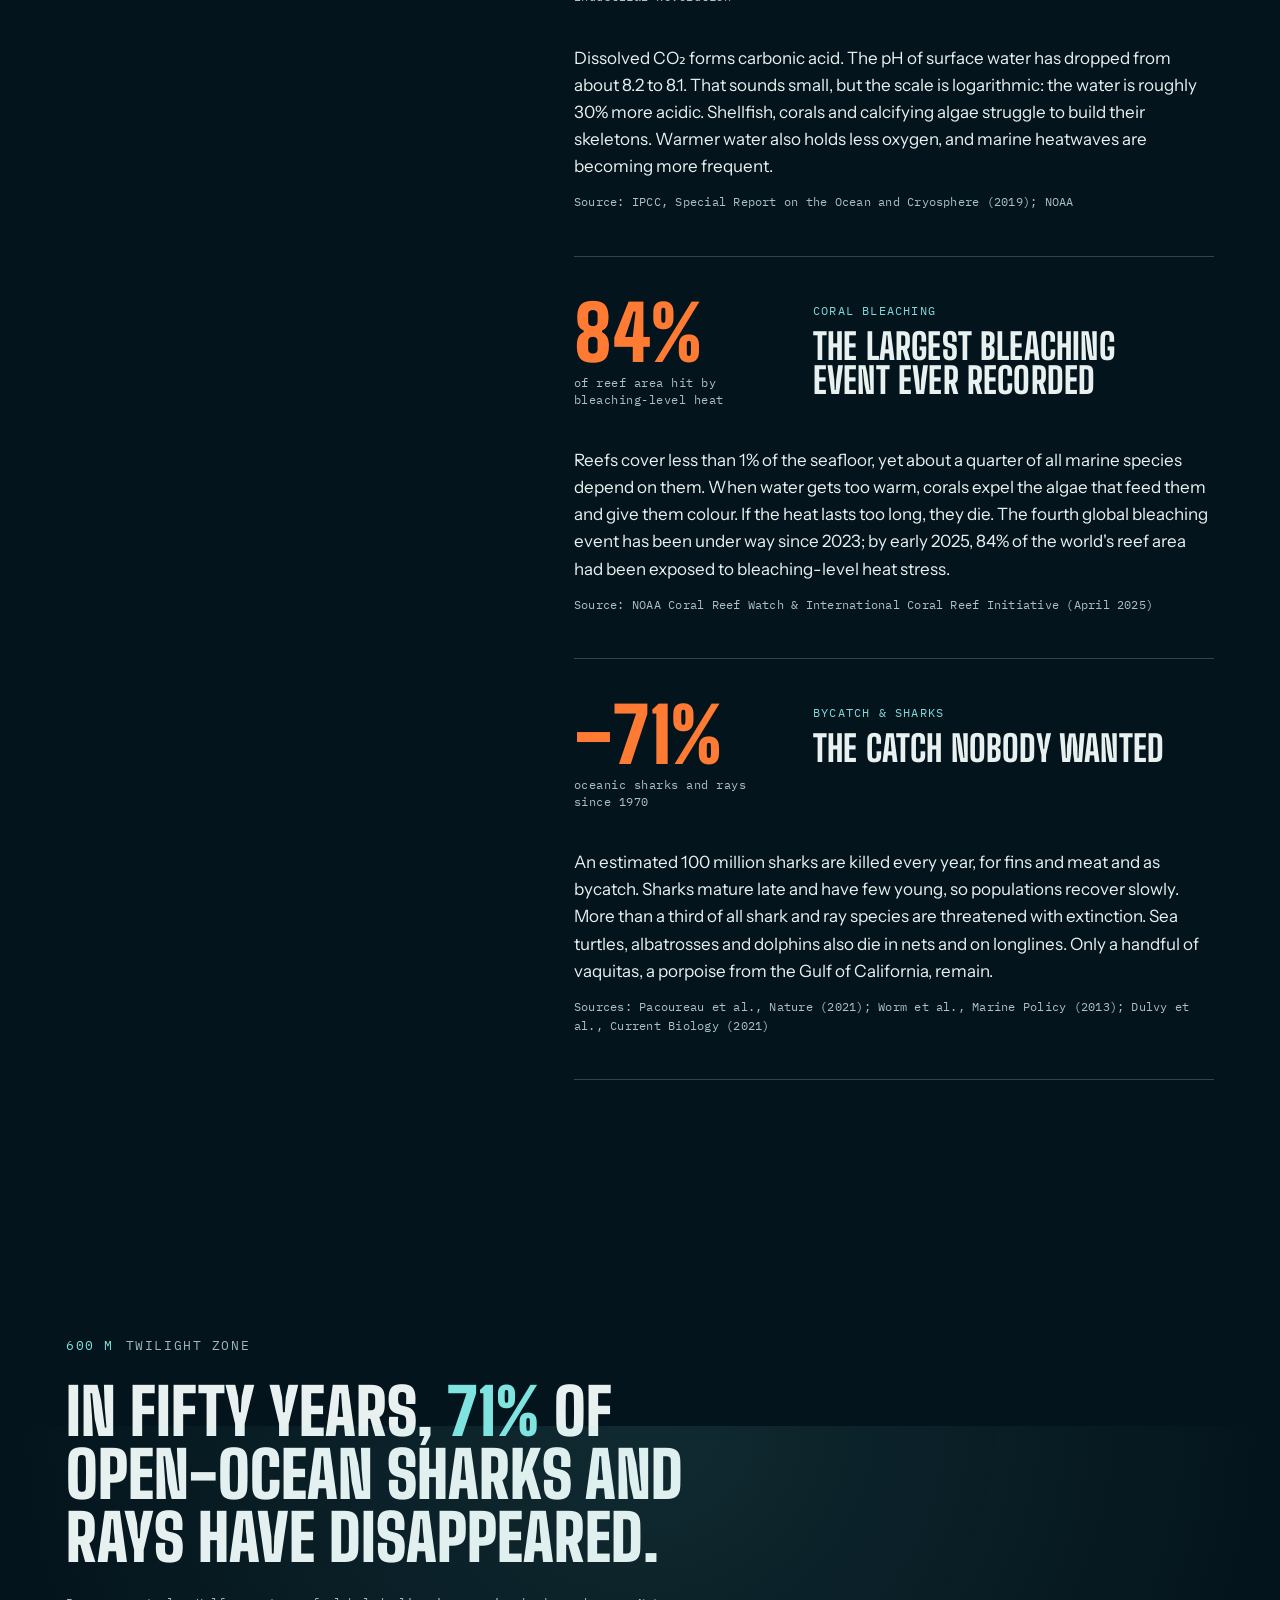
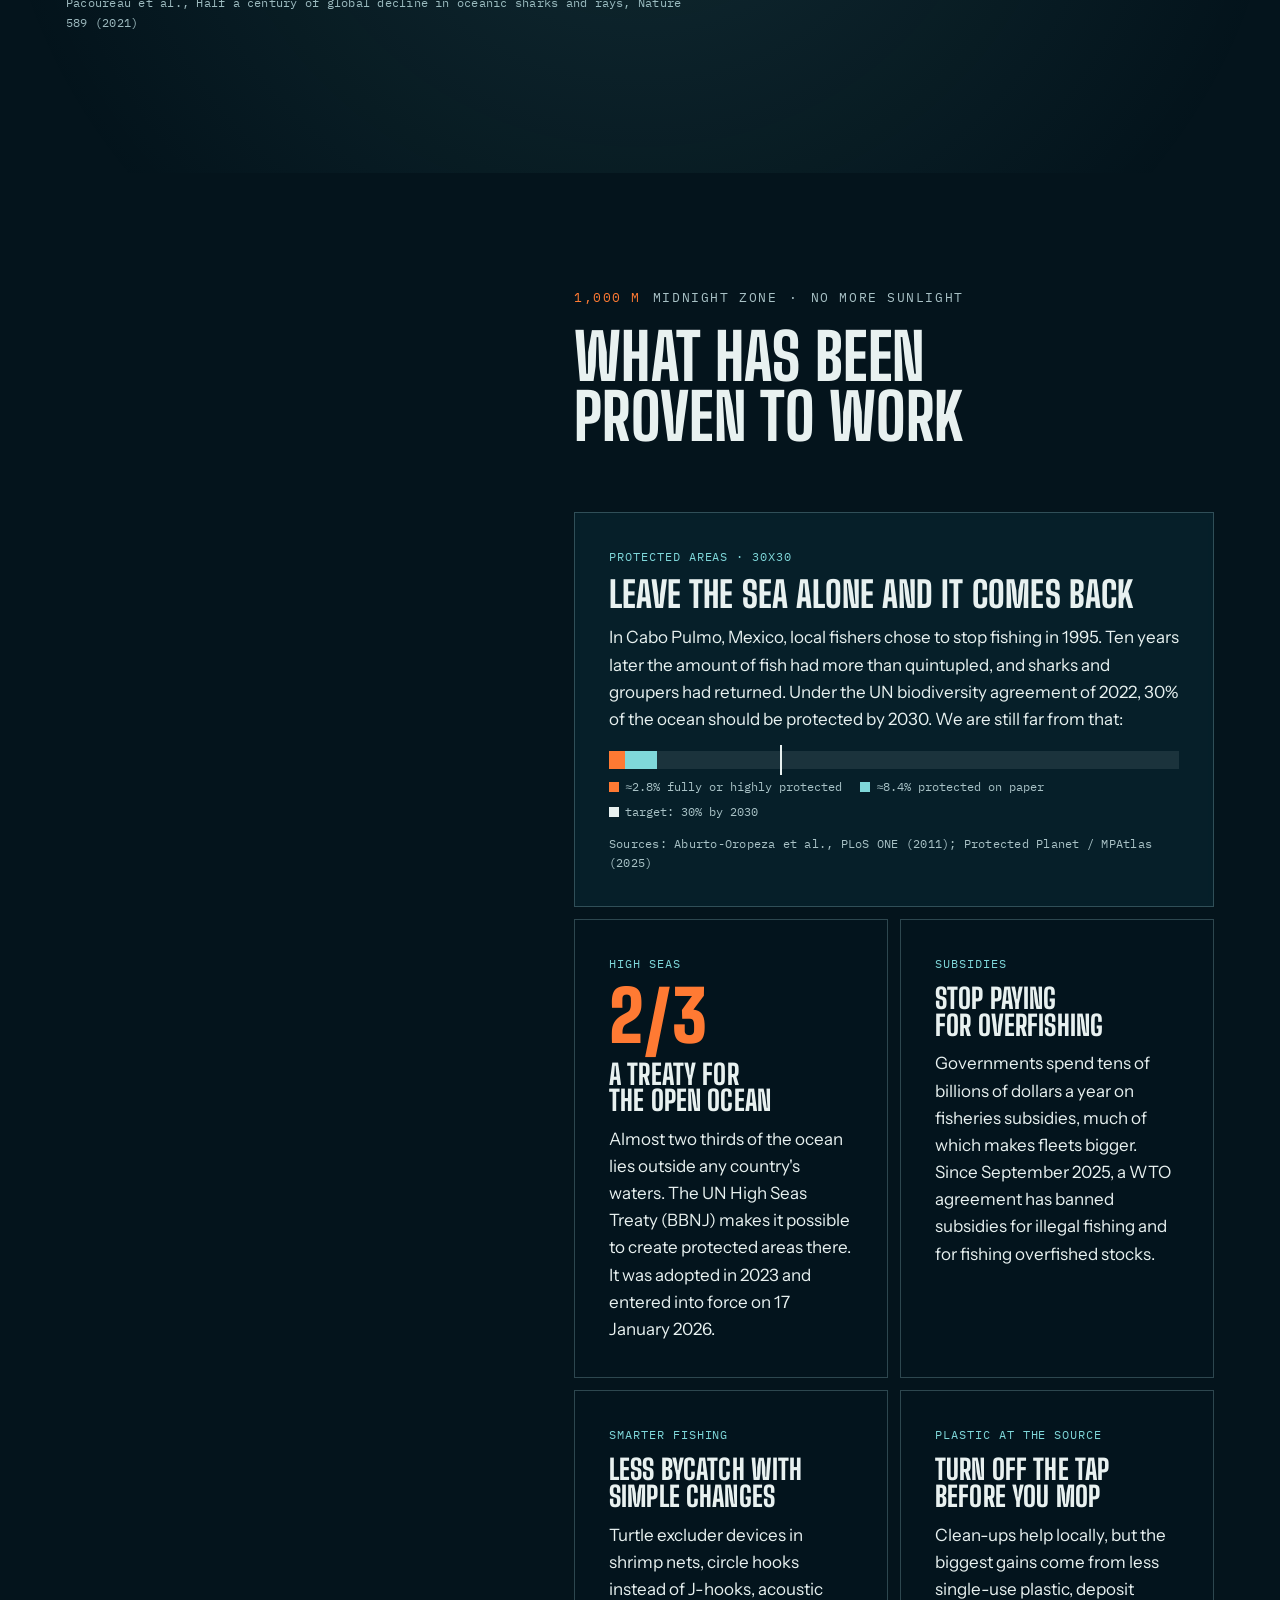
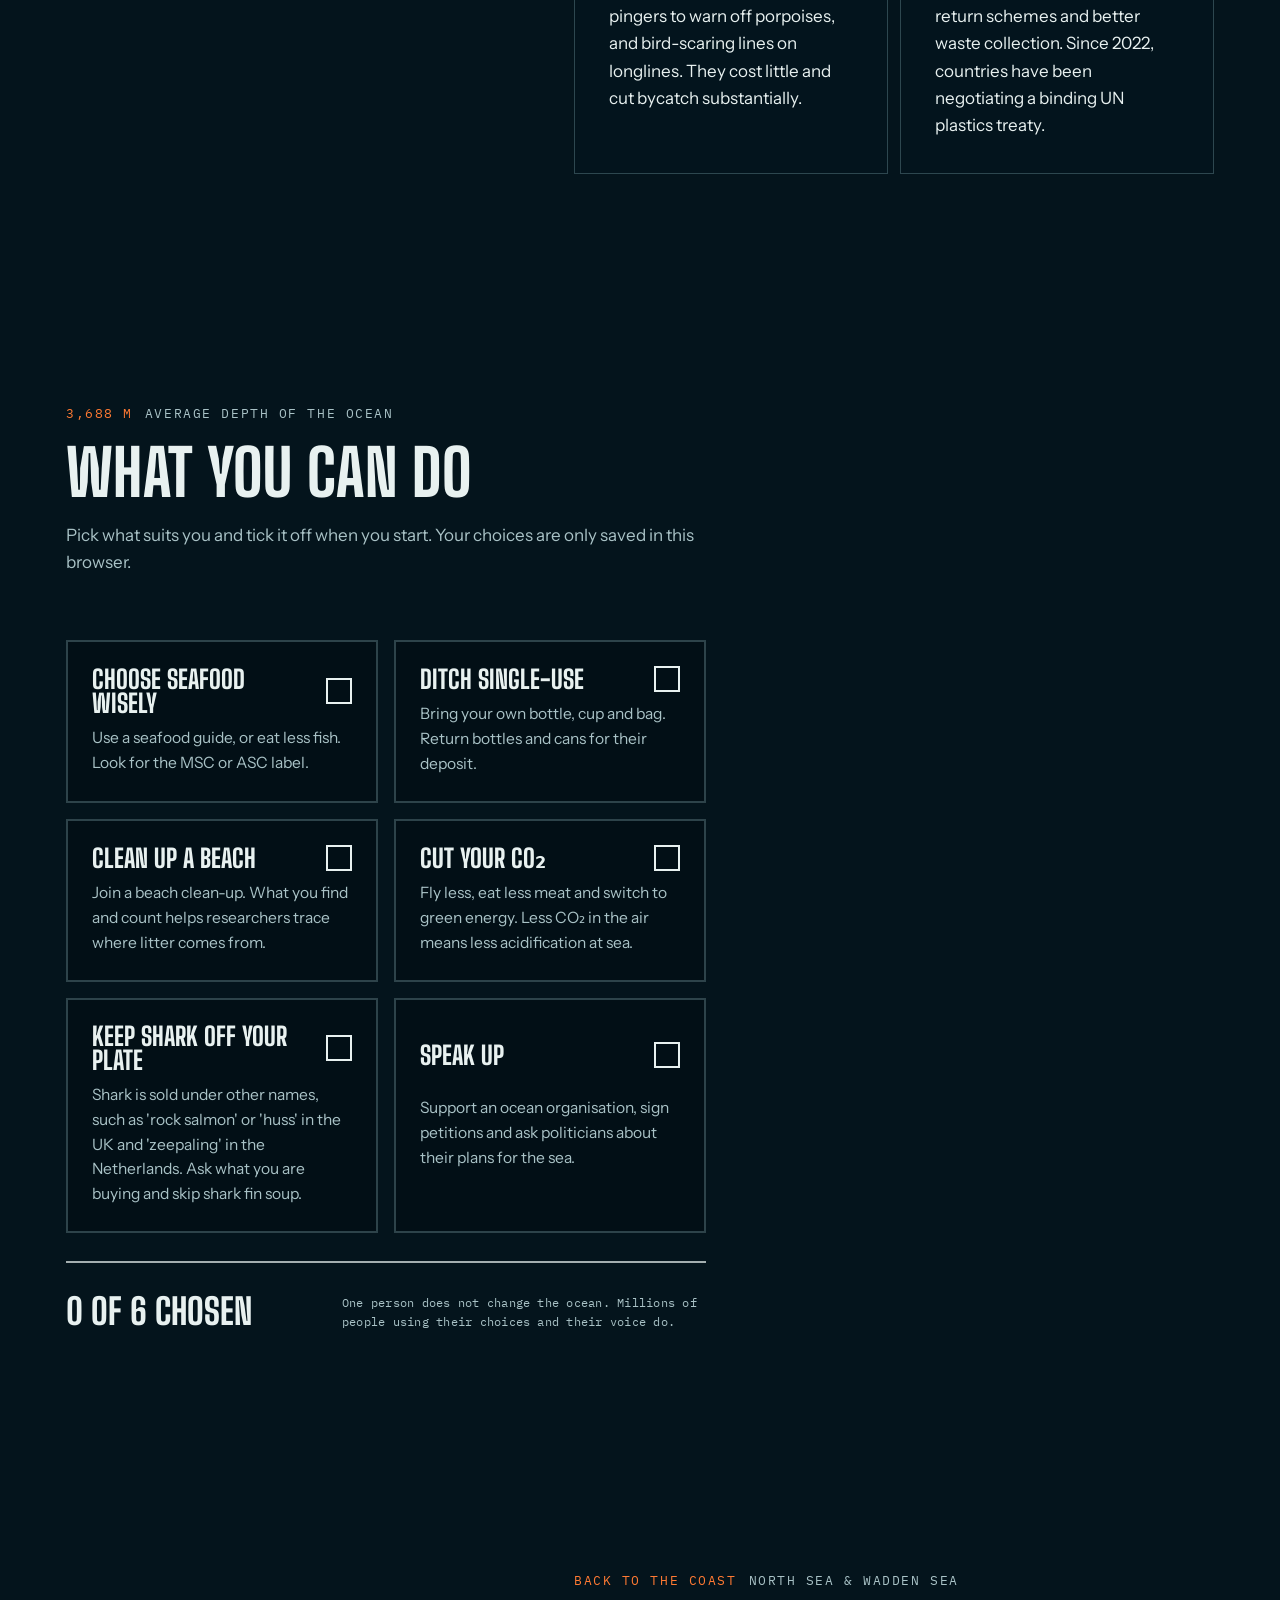
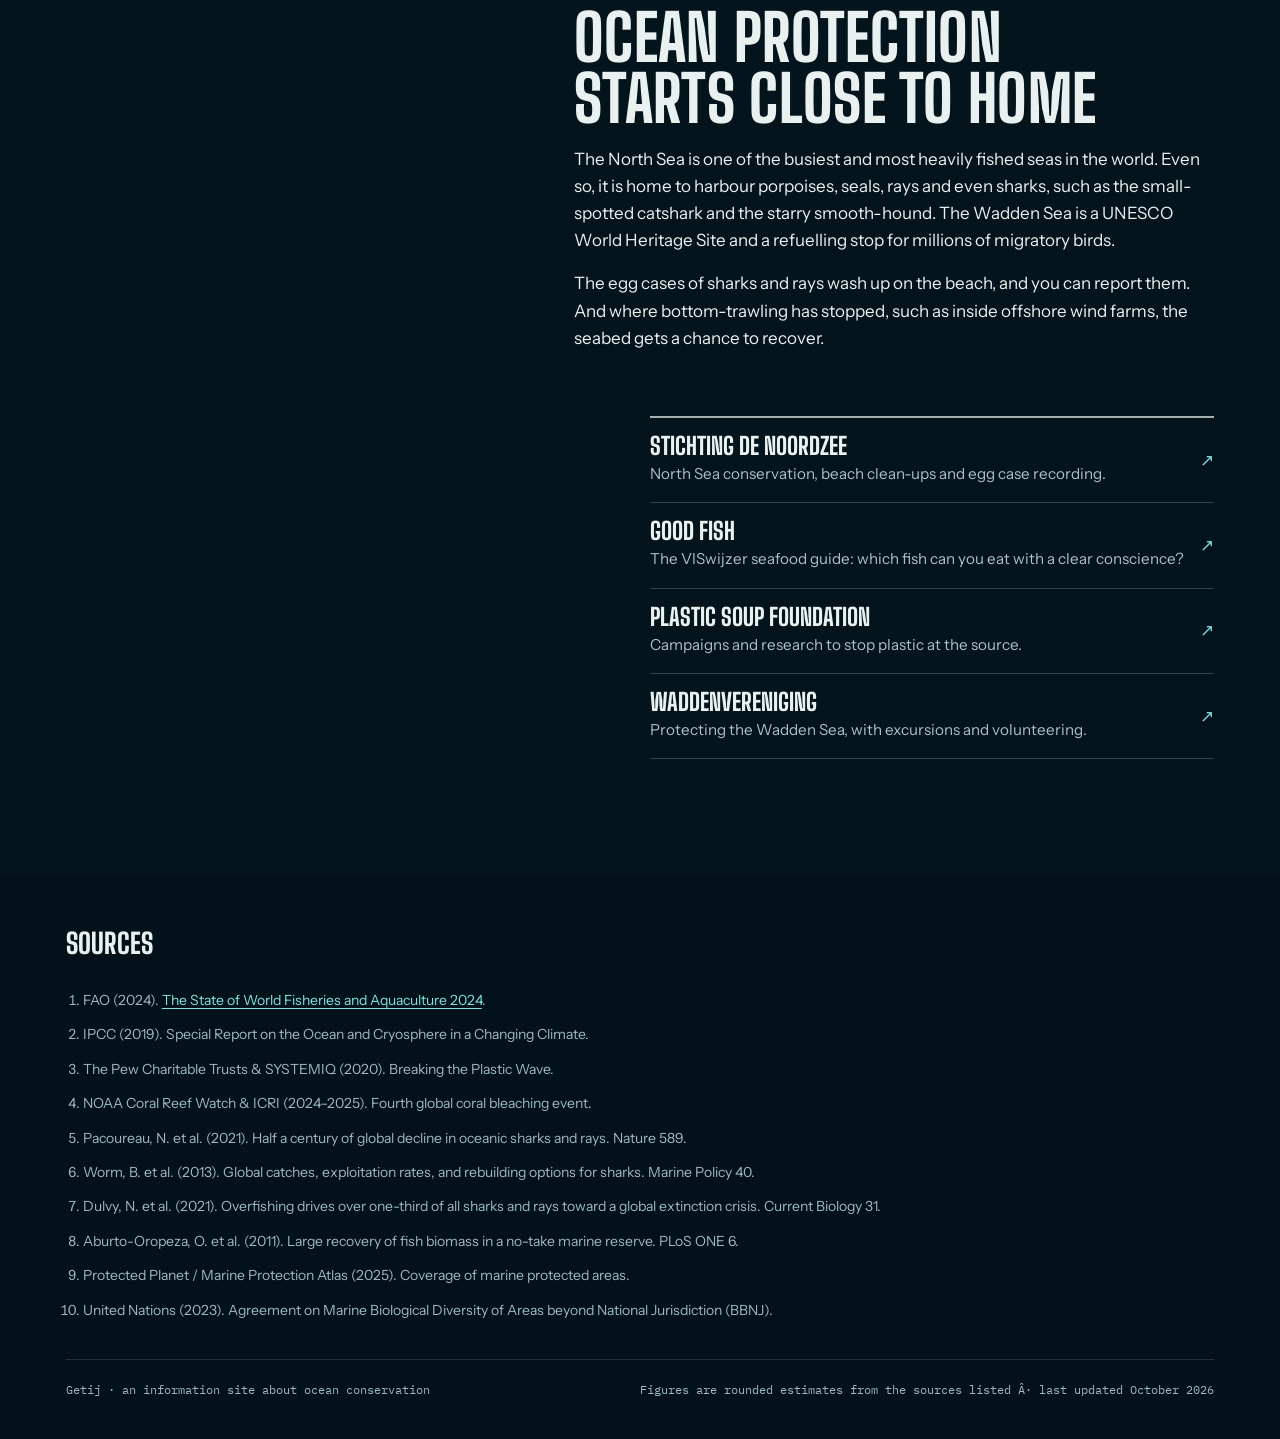
==== commit 05f05328: "Swap the procedural whale shark for a low-poly 3D orca Loads 'Orca Whale Low Poly' by Rio2 (Sketchfa" ====
--- a/index.html
+++ b/index.html
@@ -653,7 +653,7 @@
   }
 })();
 </script>
-<script src="vendor/three.min.js"></script>
+<script src="vendor/three.min.js"></script><script src="vendor/GLTFLoader.js"></script>
 <script src="whale.js"></script>
 </body>
 </html>
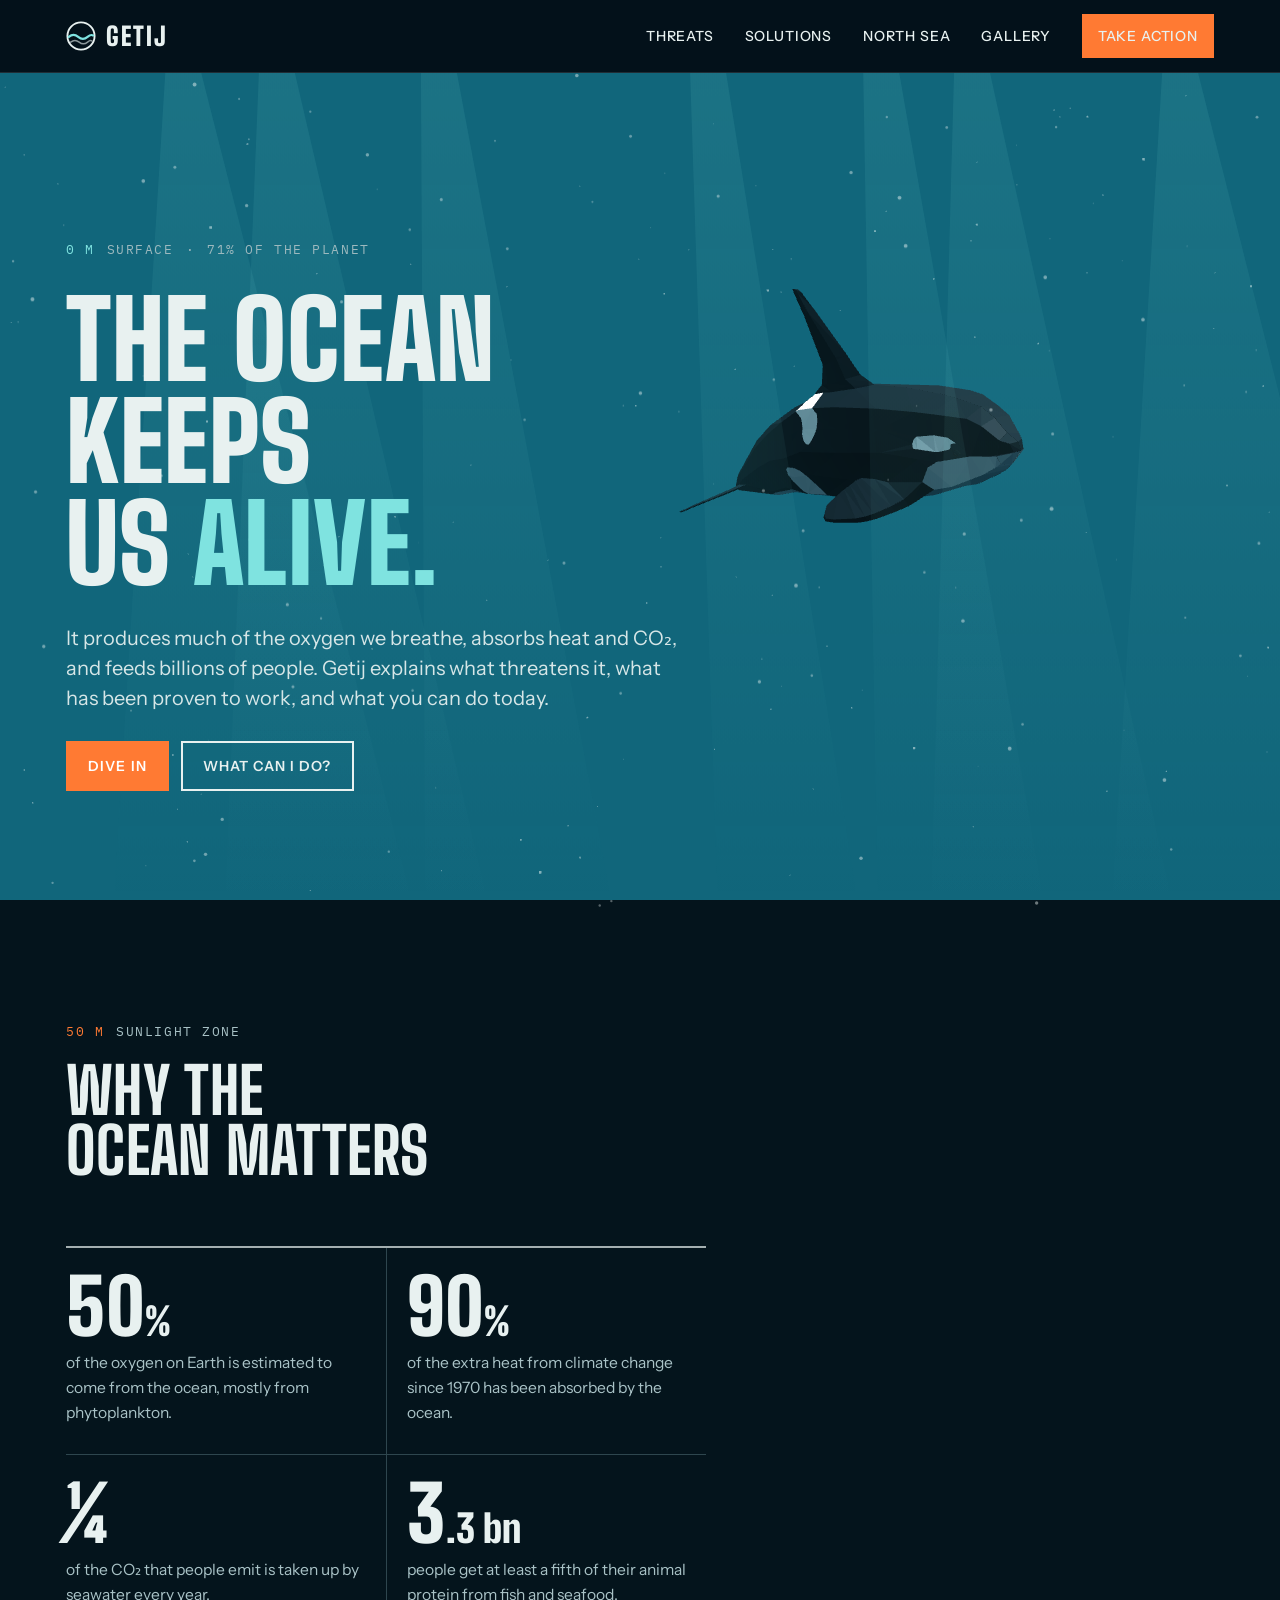
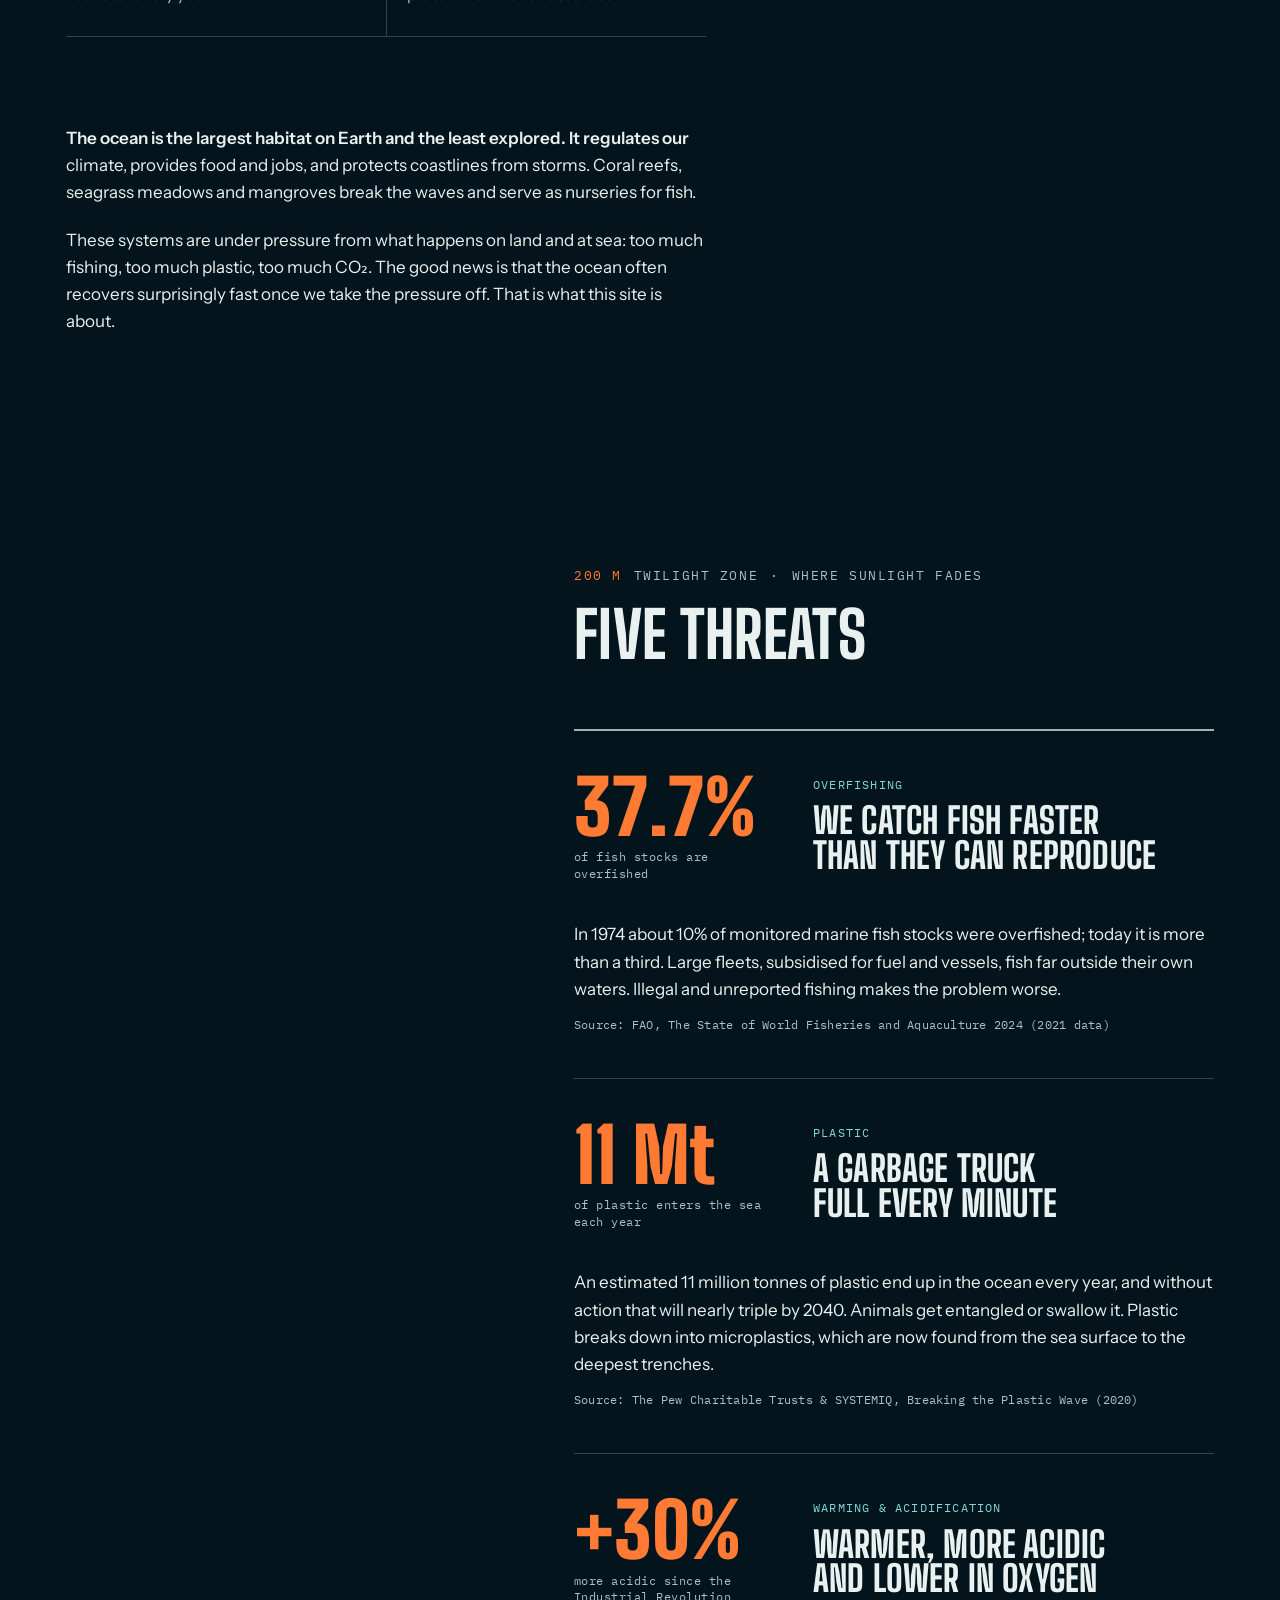
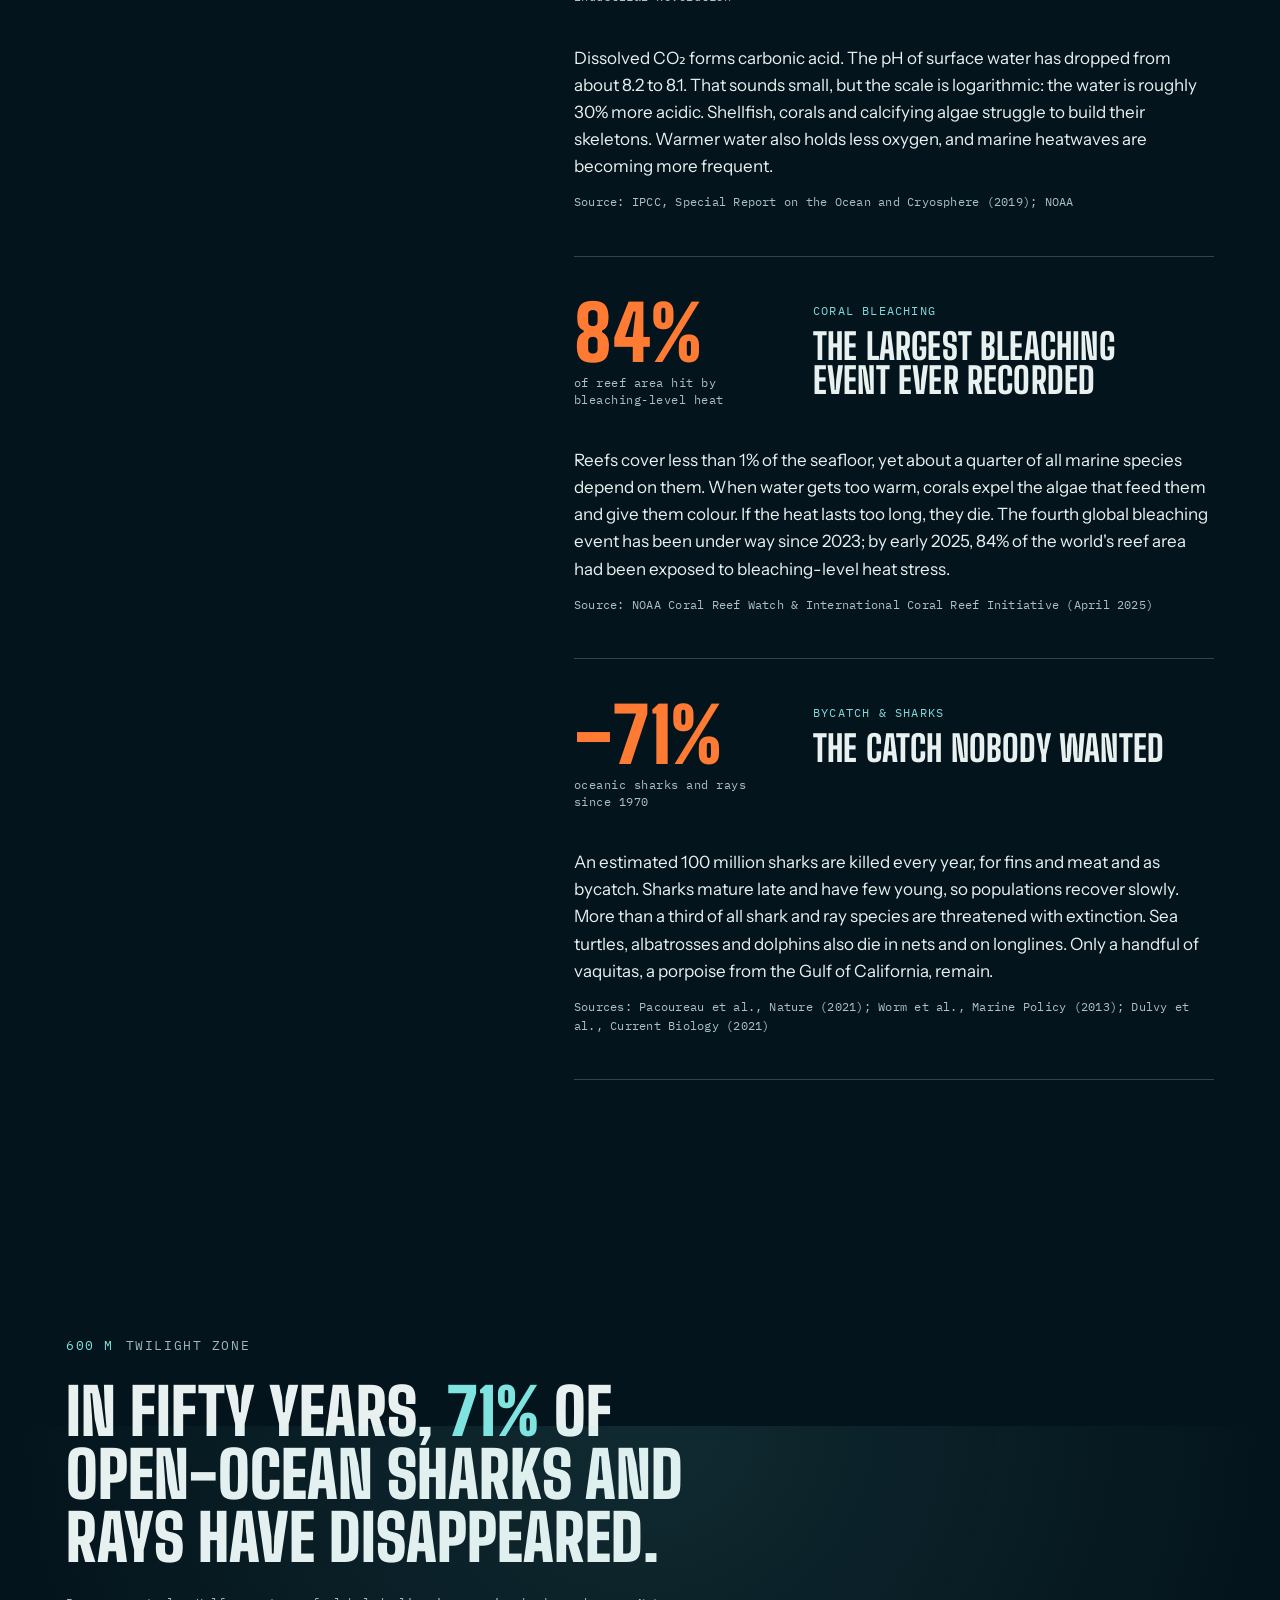
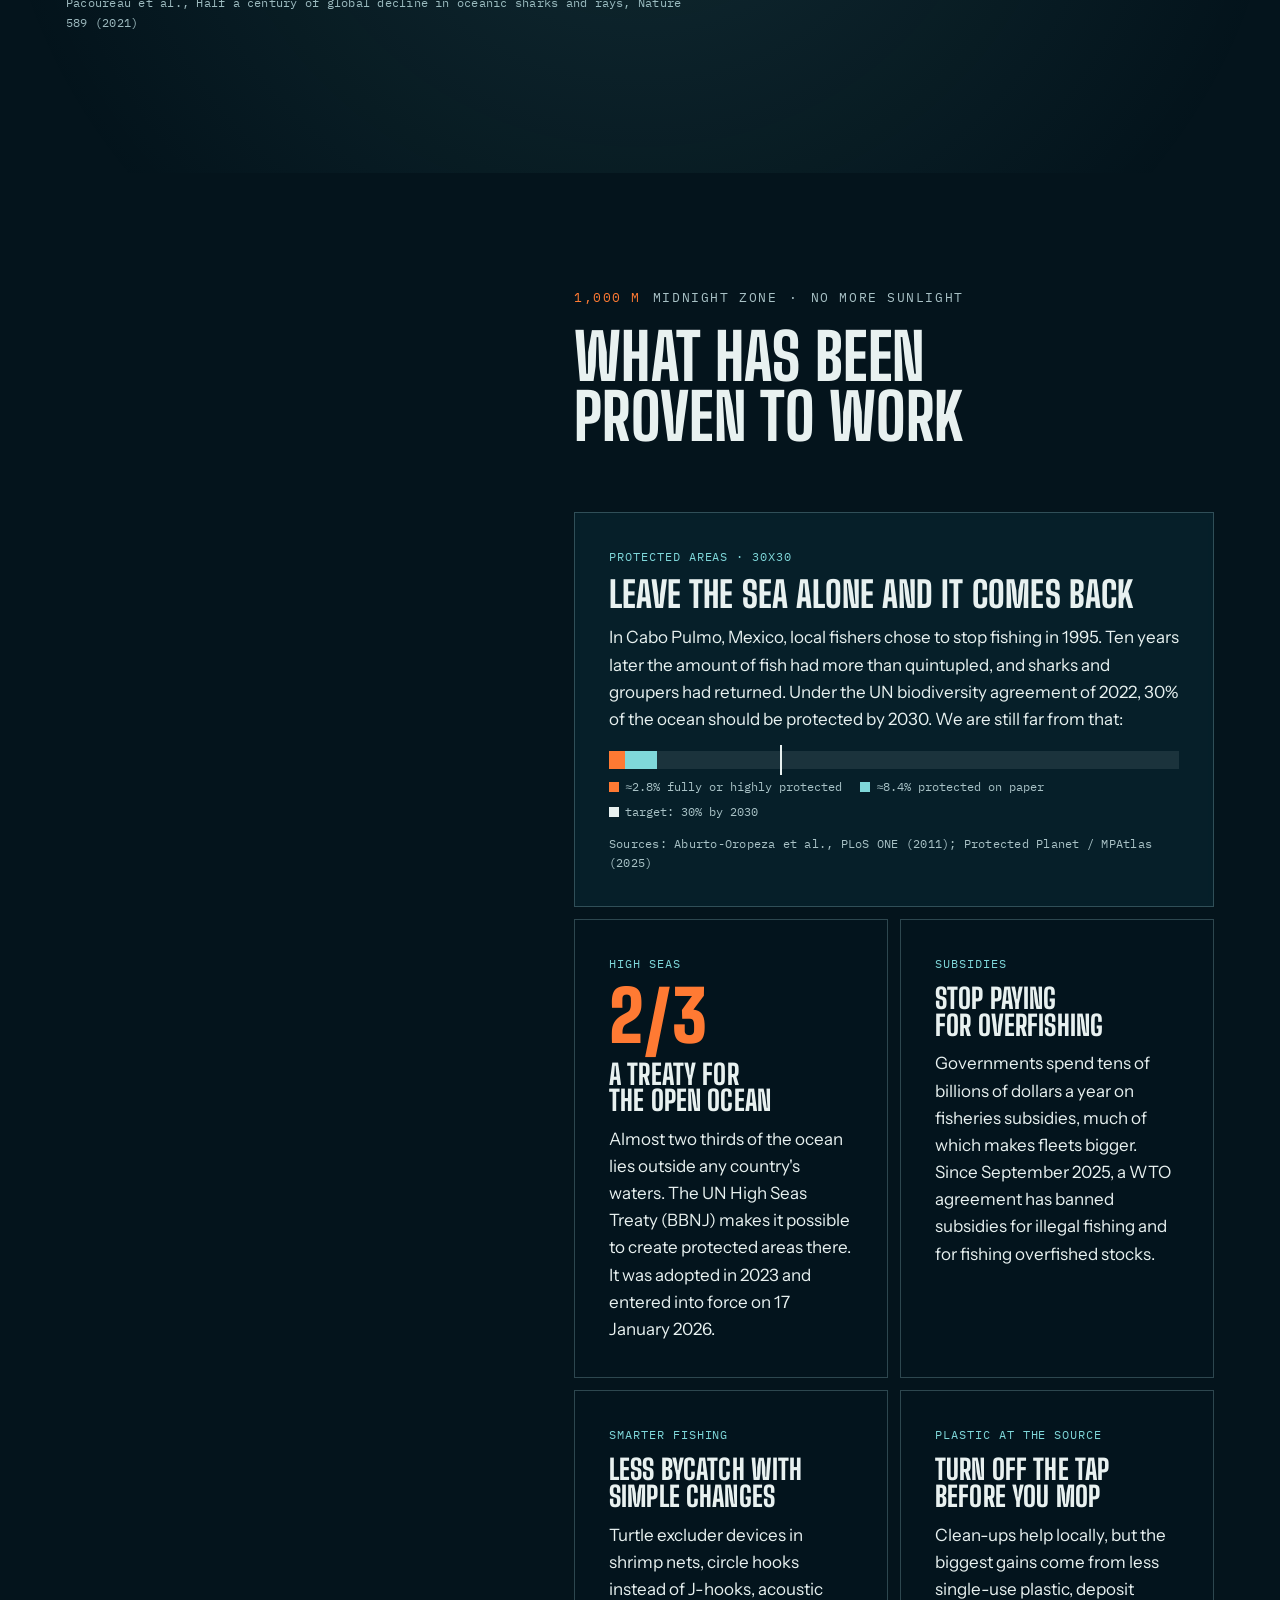
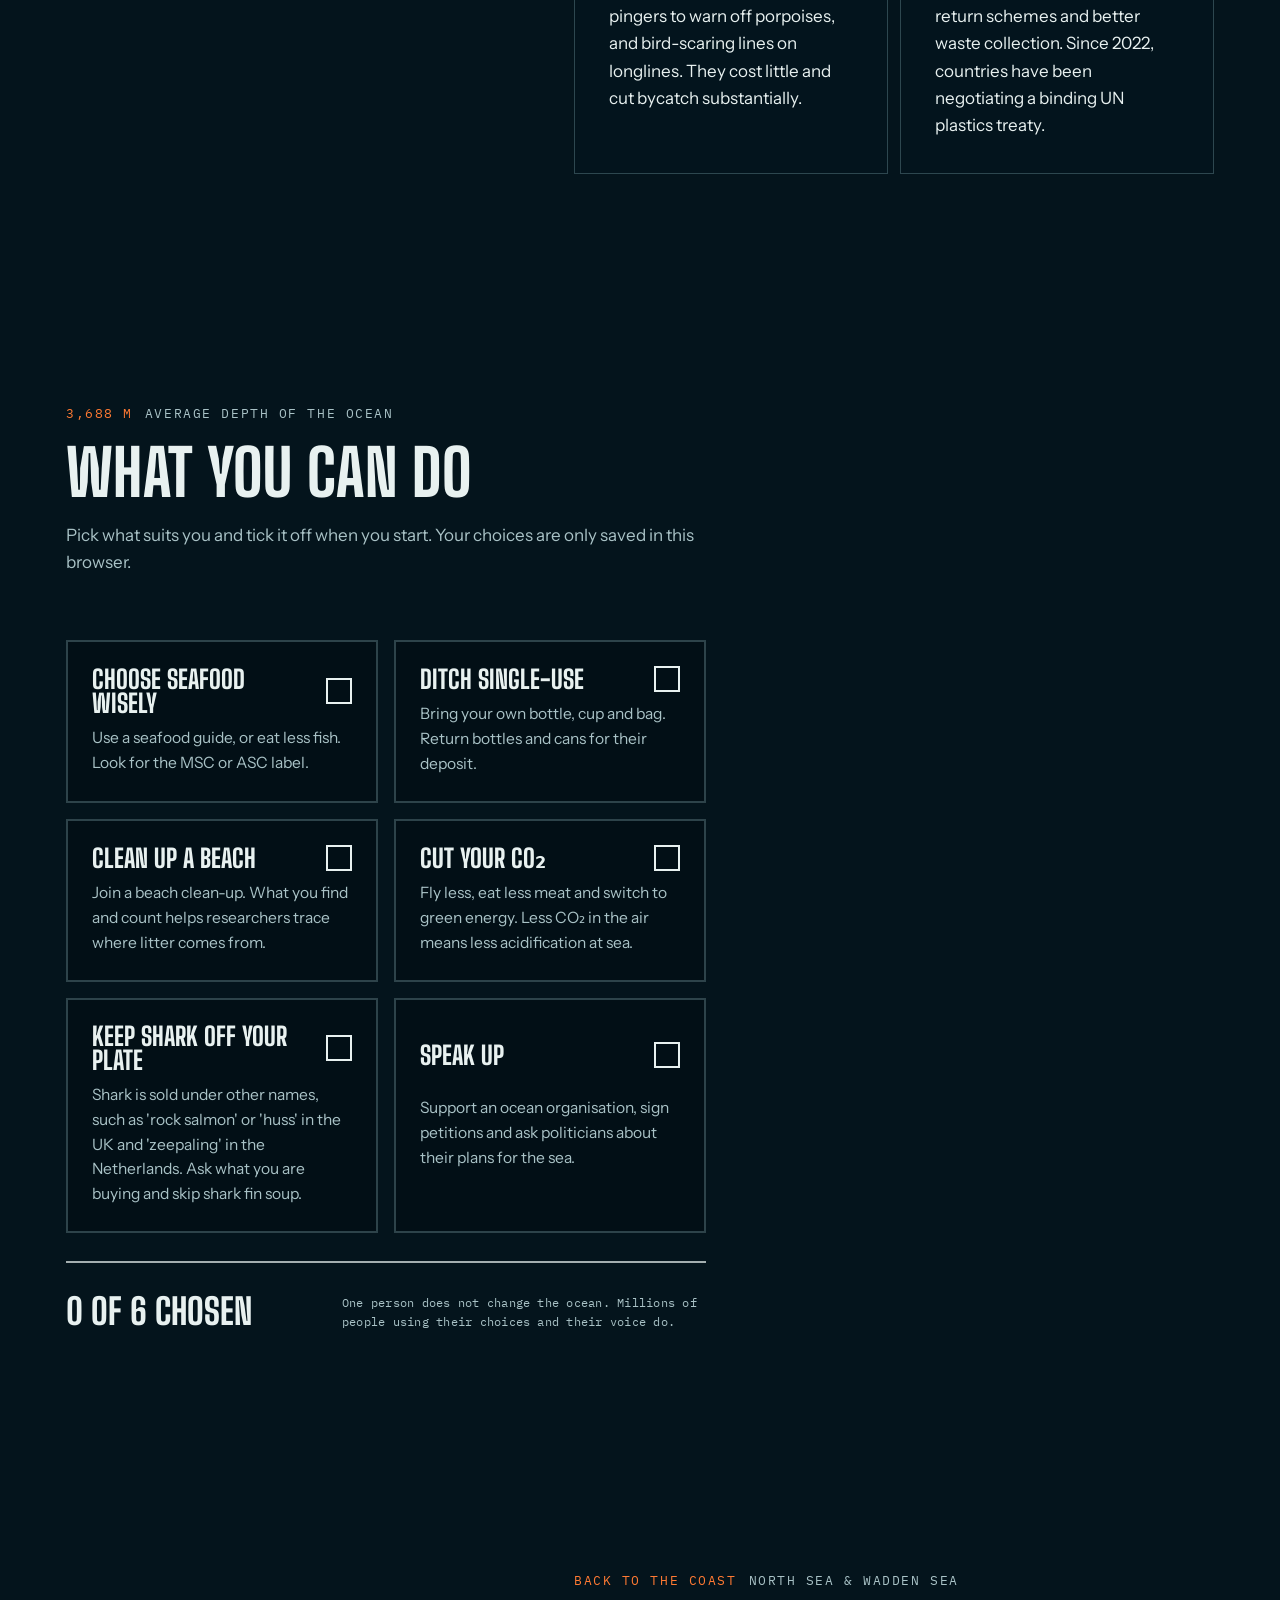
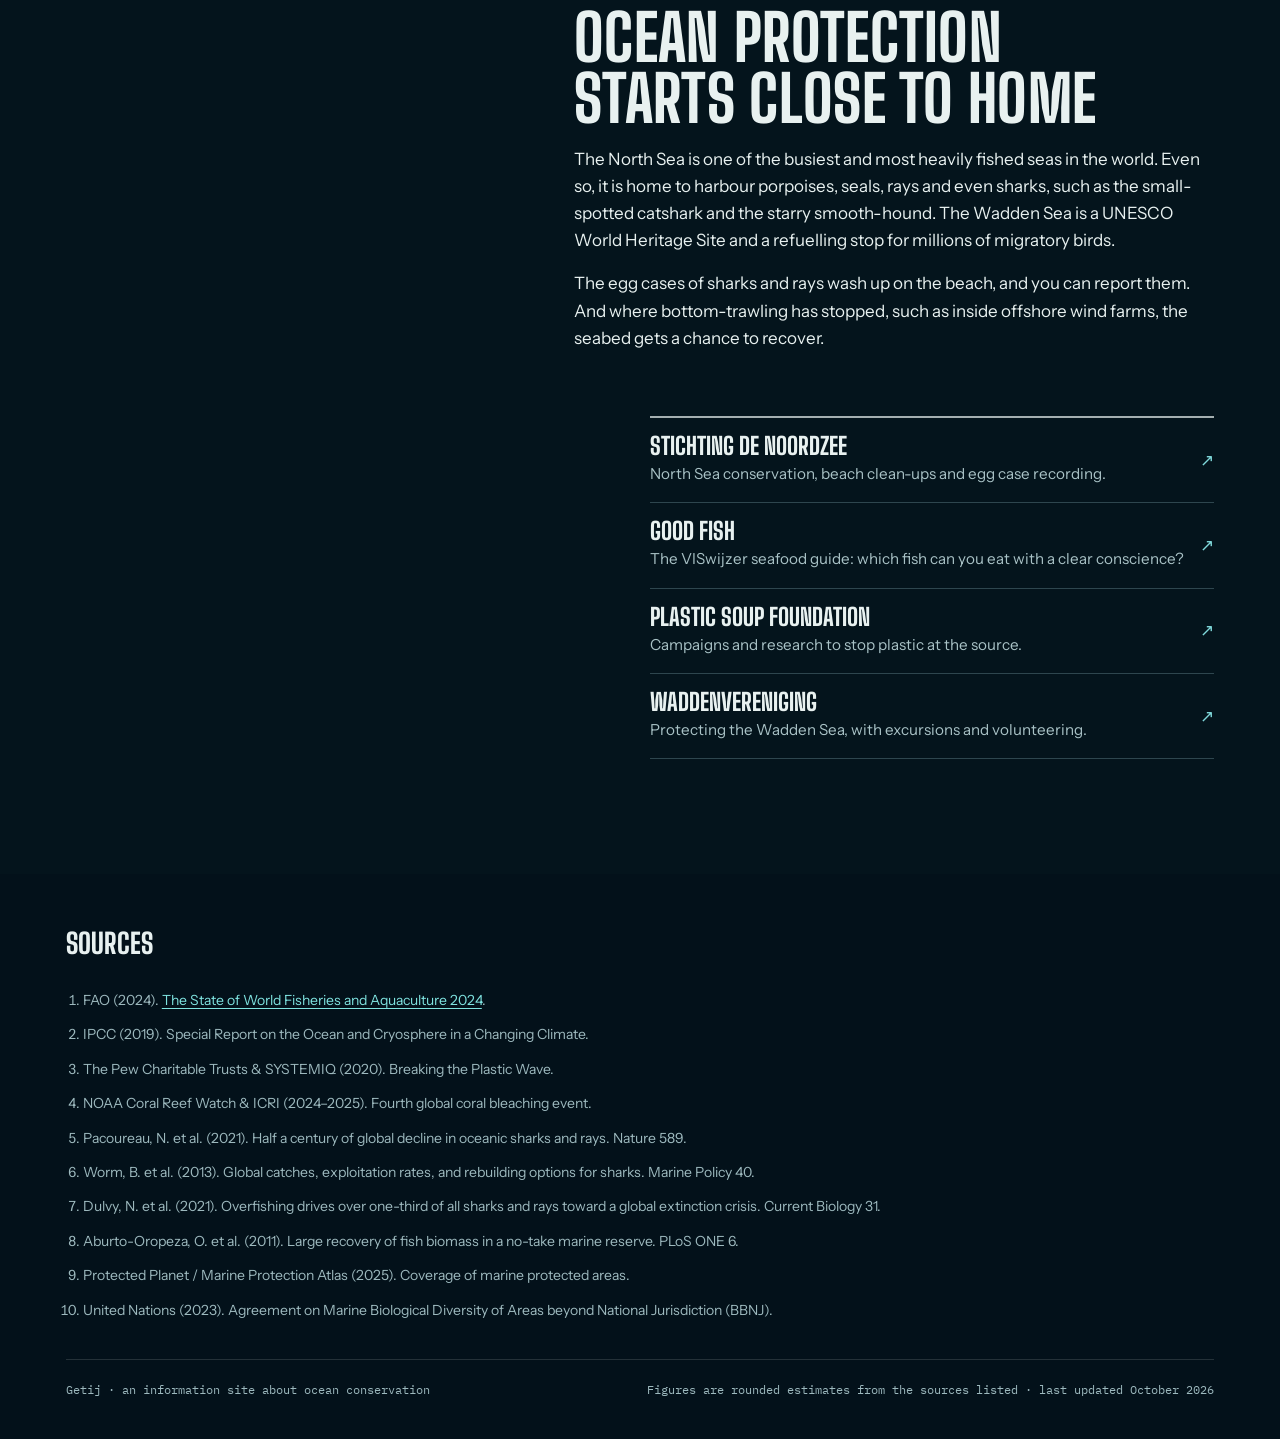
==== commit 6042f9db: "Fix garbled middle dot in footer Co-Authored-By: Claude Opus 5.5 <noreply@anthropic.com>" ====
--- a/index.html
+++ b/index.html
@@ -518,7 +518,7 @@
     </ol>
     <div class="fine">
       <span>Getij · an information site about ocean conservation</span>
-      <span>Figures are rounded estimates from the sources listed Â· last updated October 2026</span>
+      <span>Figures are rounded estimates from the sources listed · last updated October 2026</span>
     </div>
   </div>
 </footer>
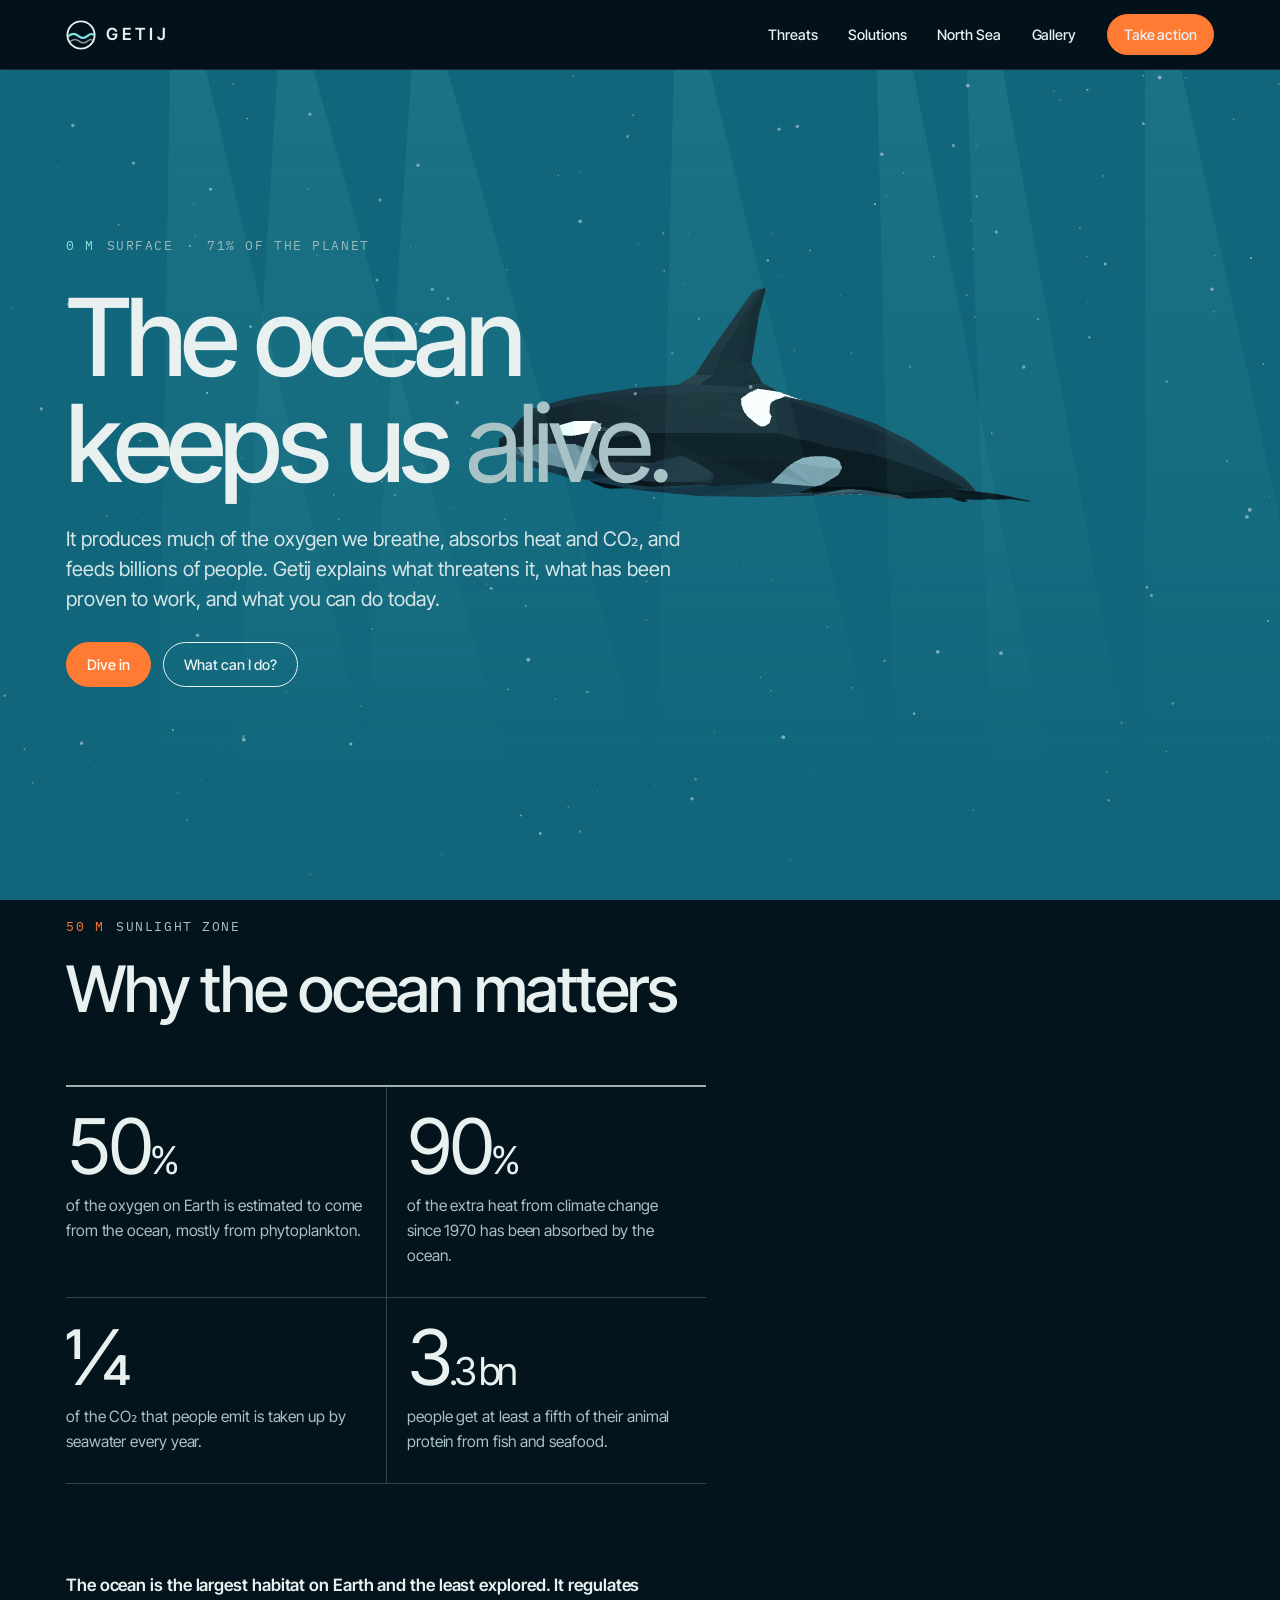
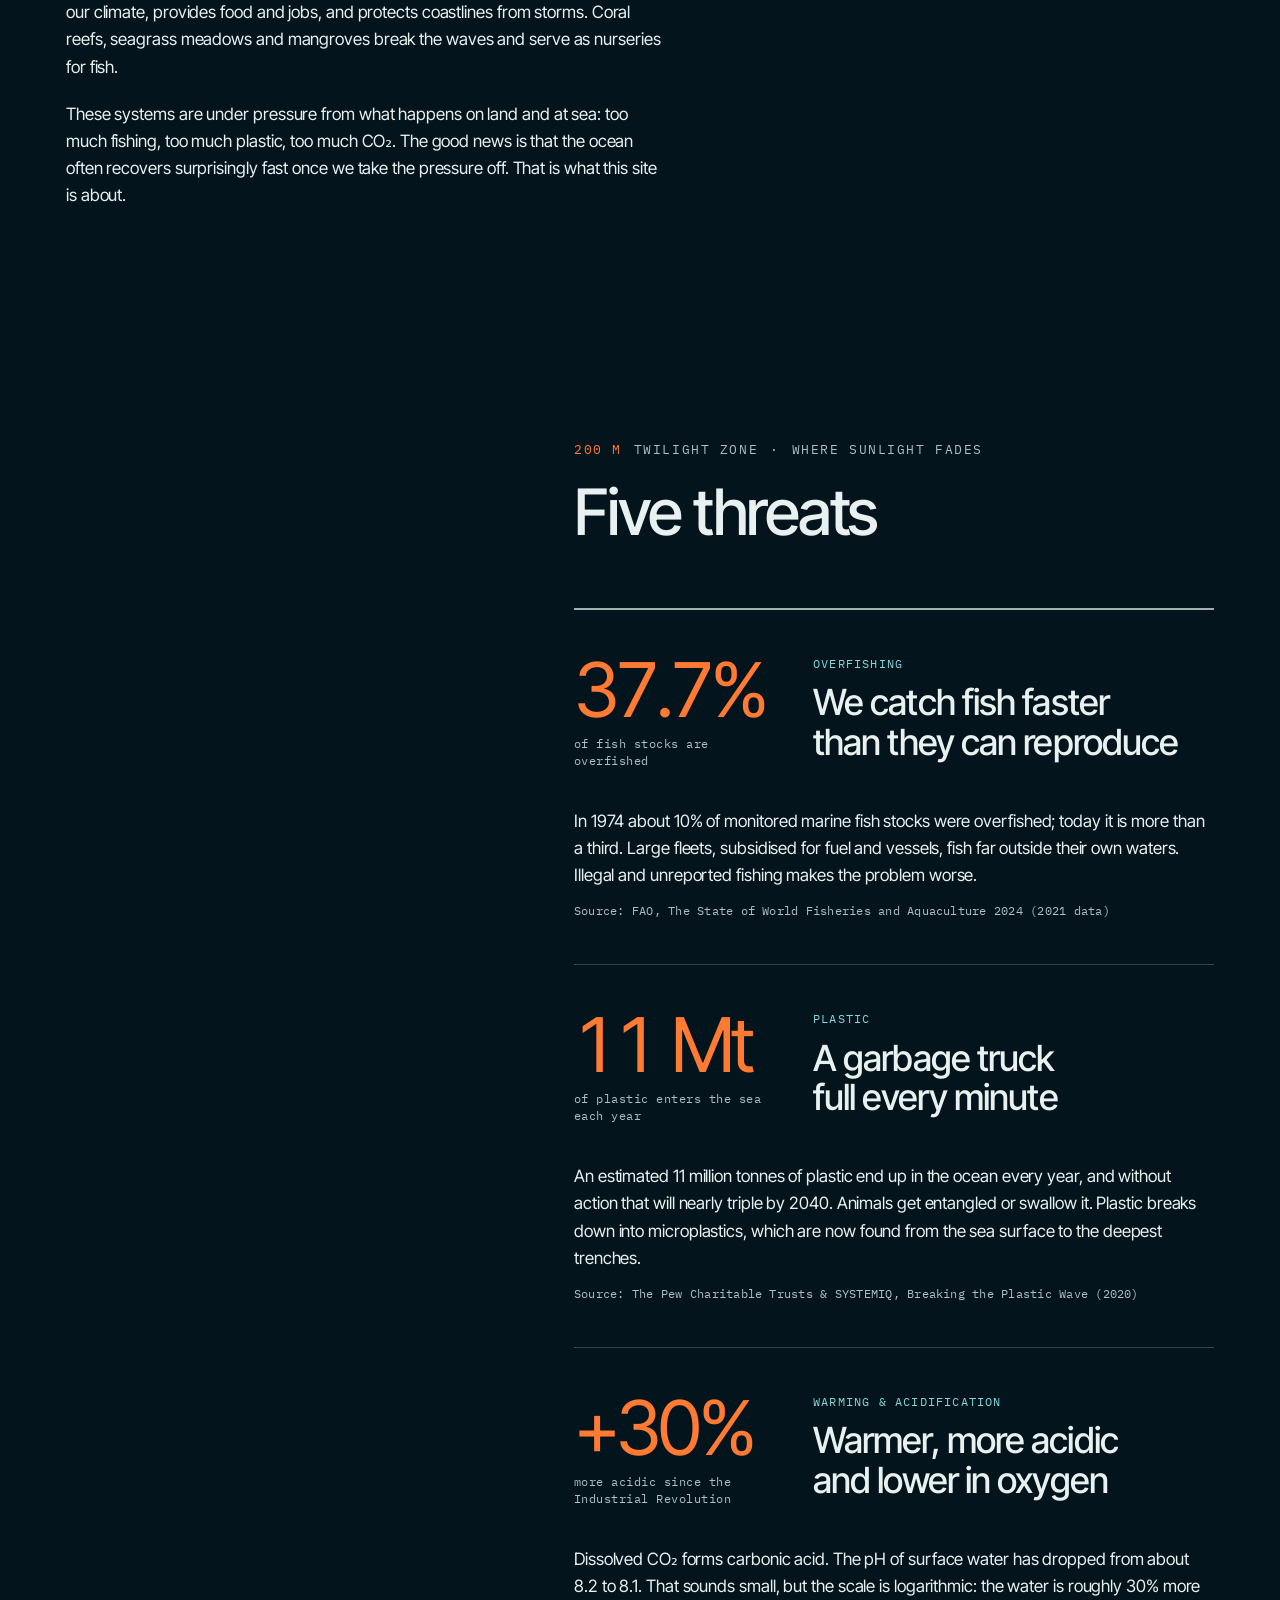
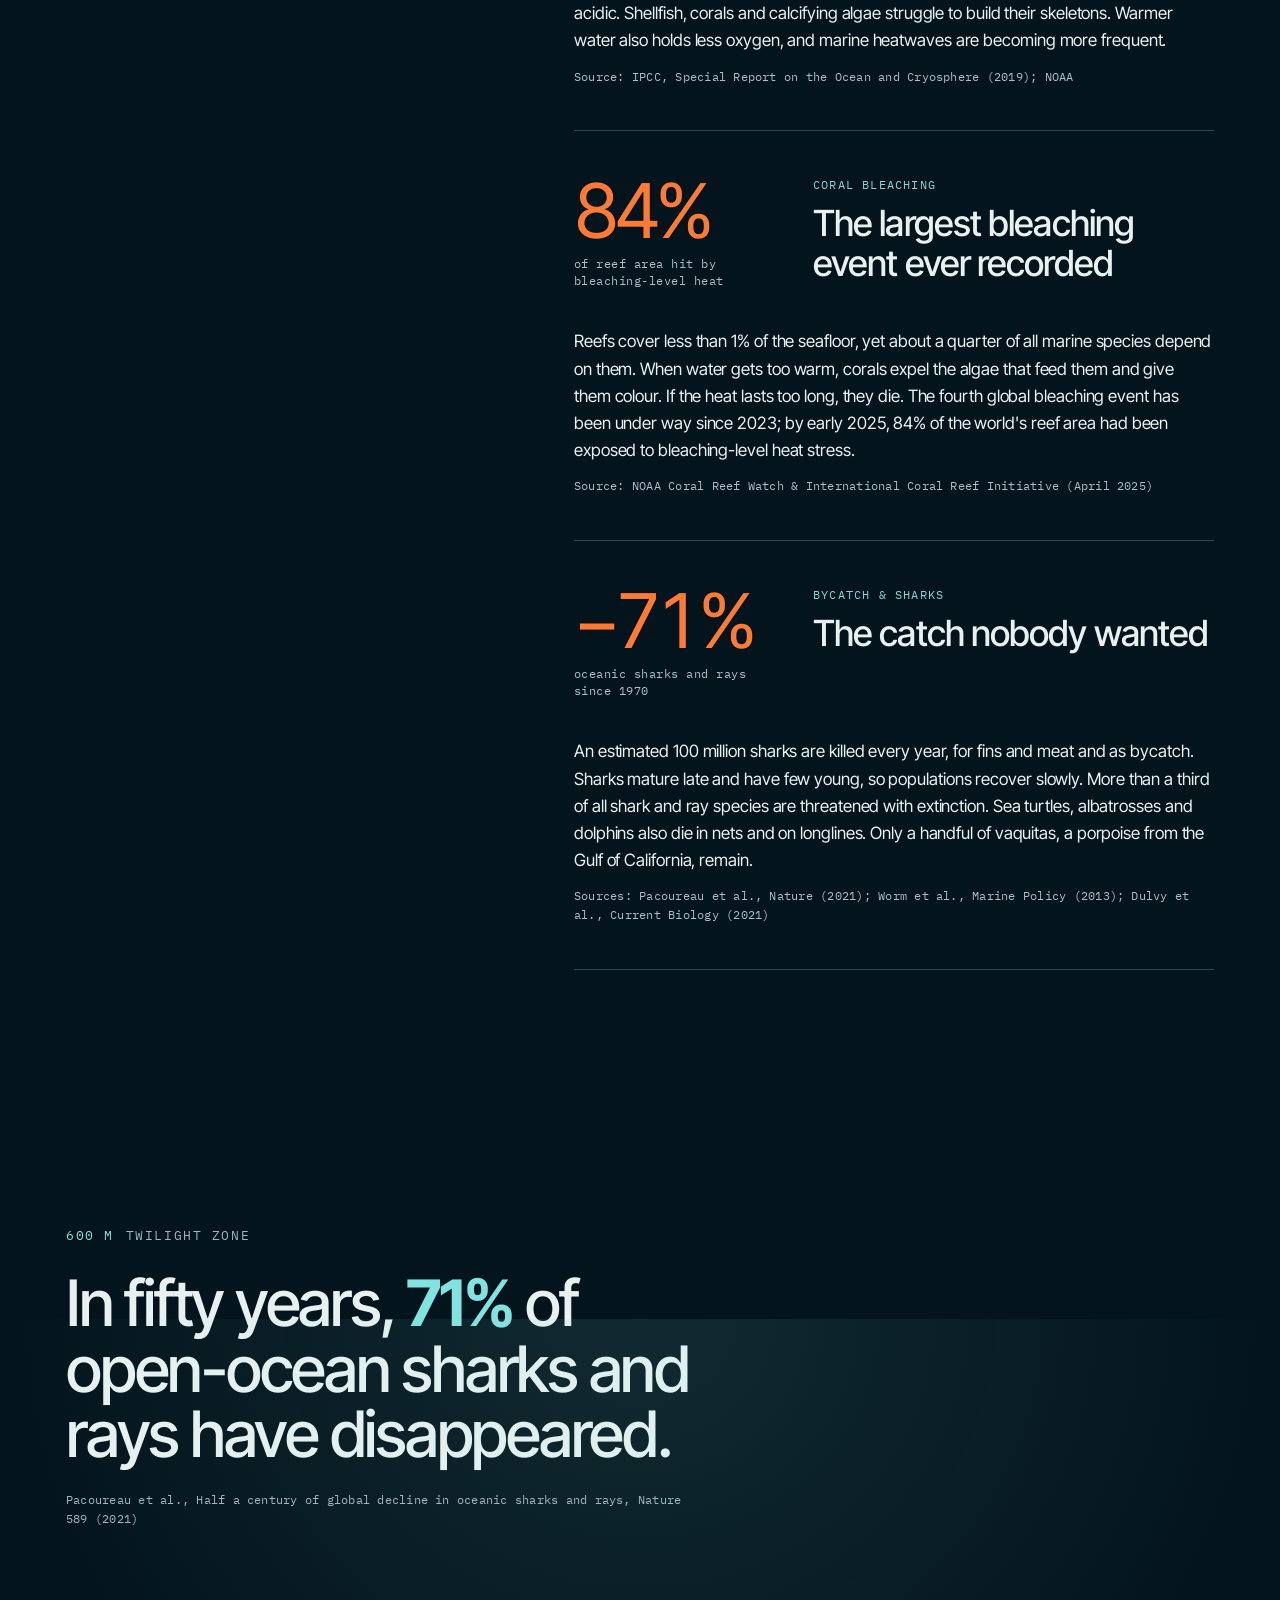
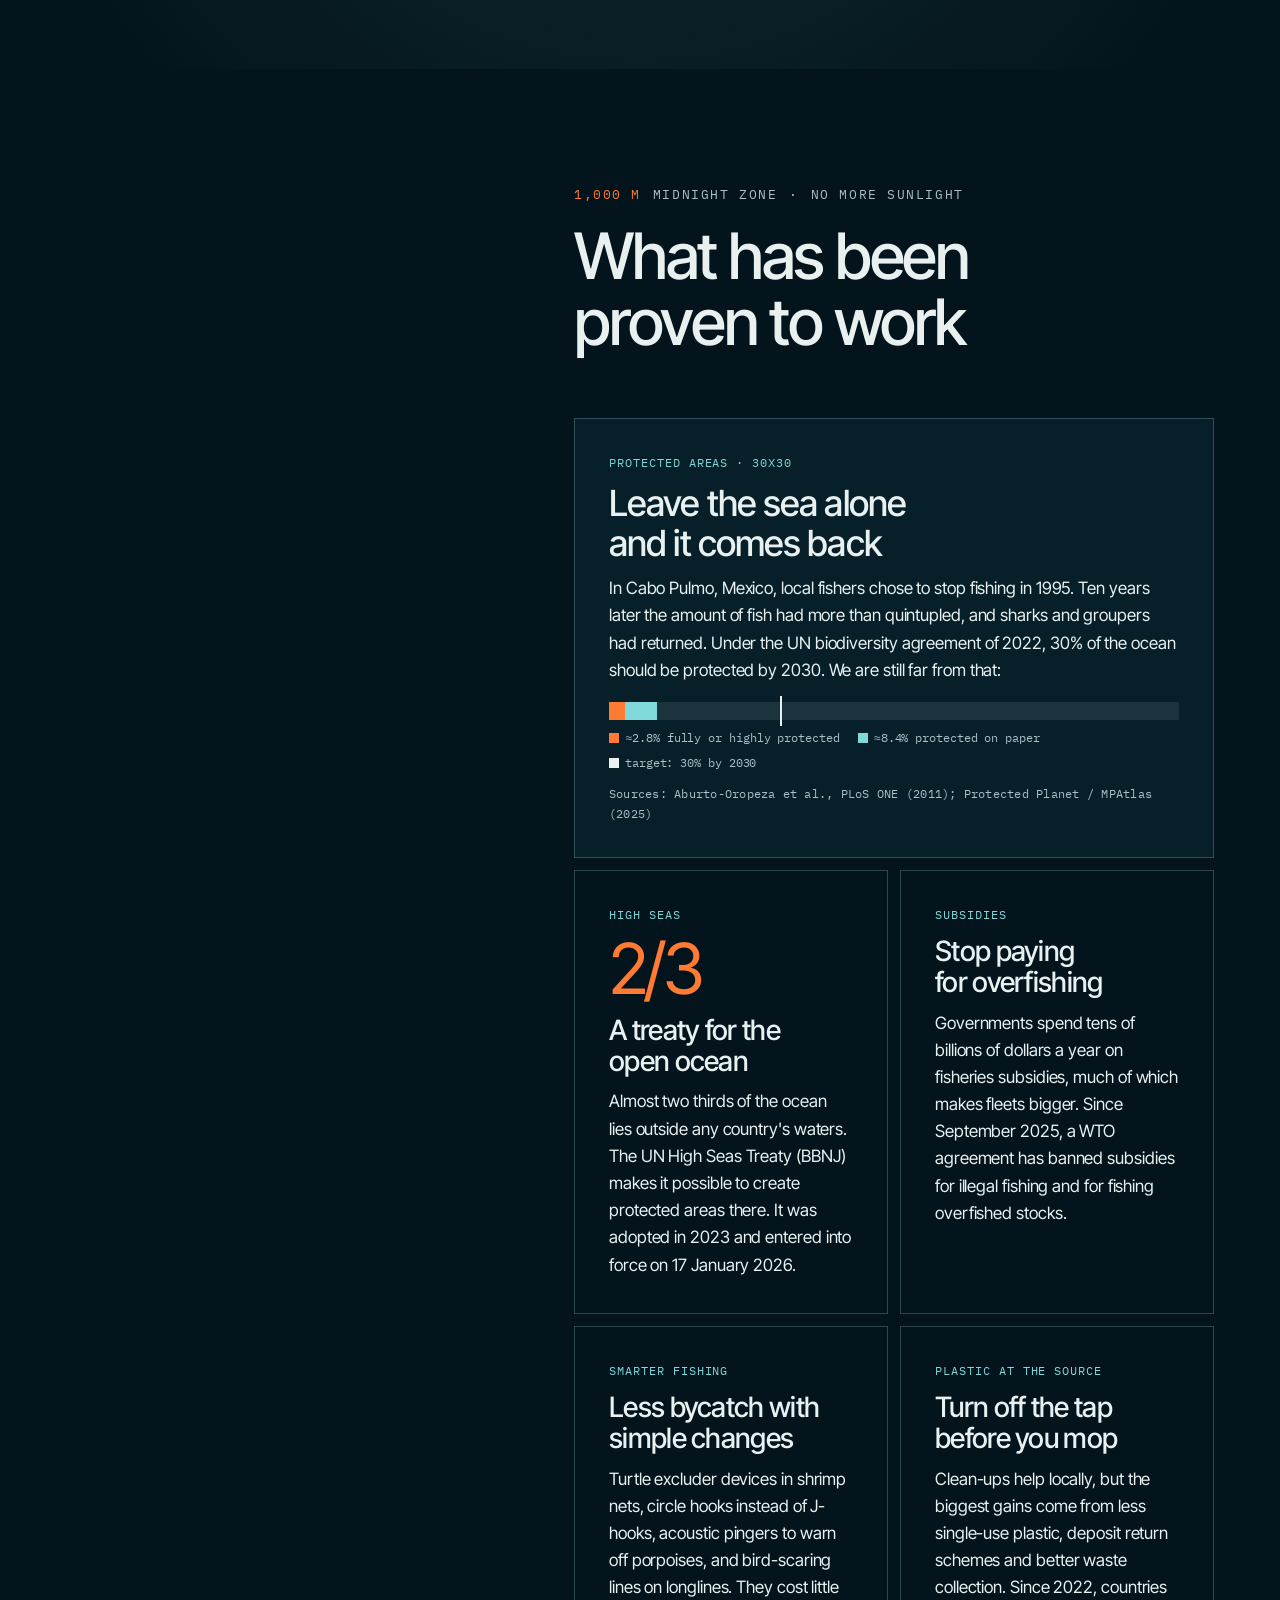
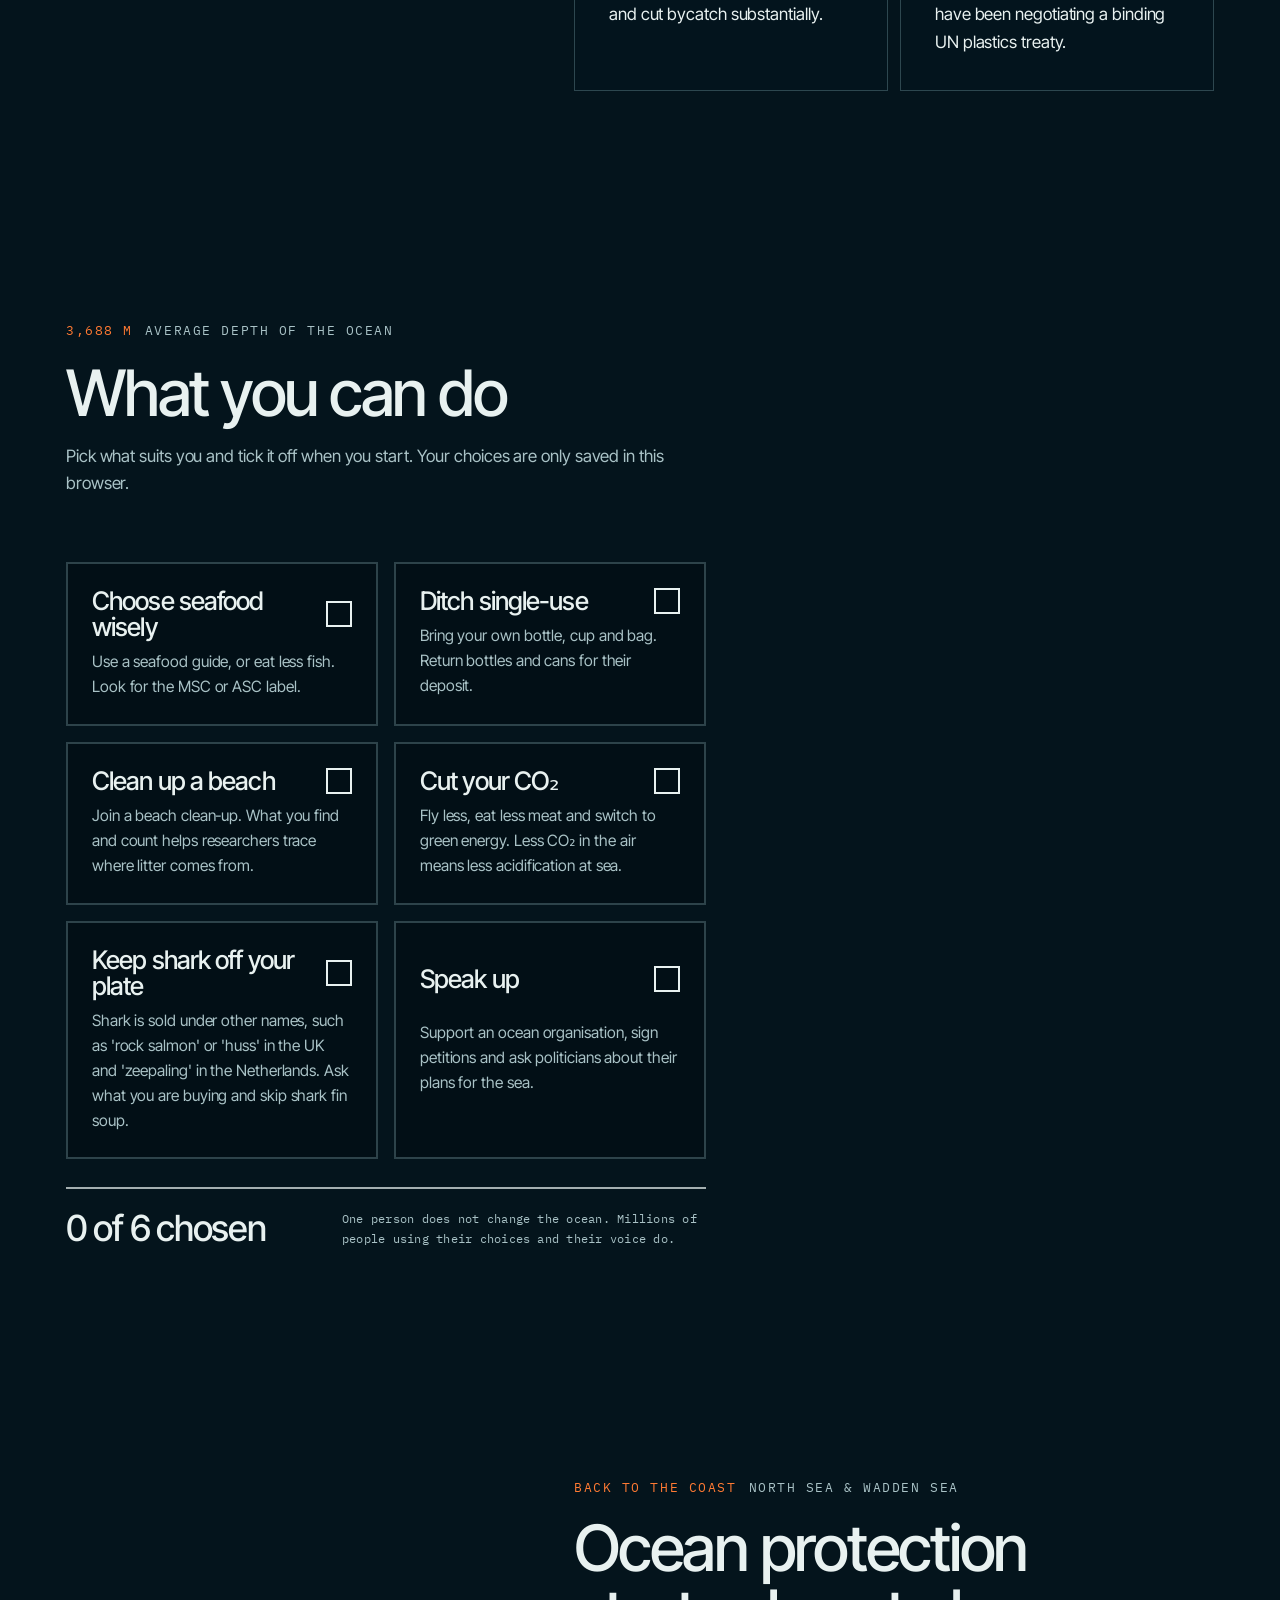
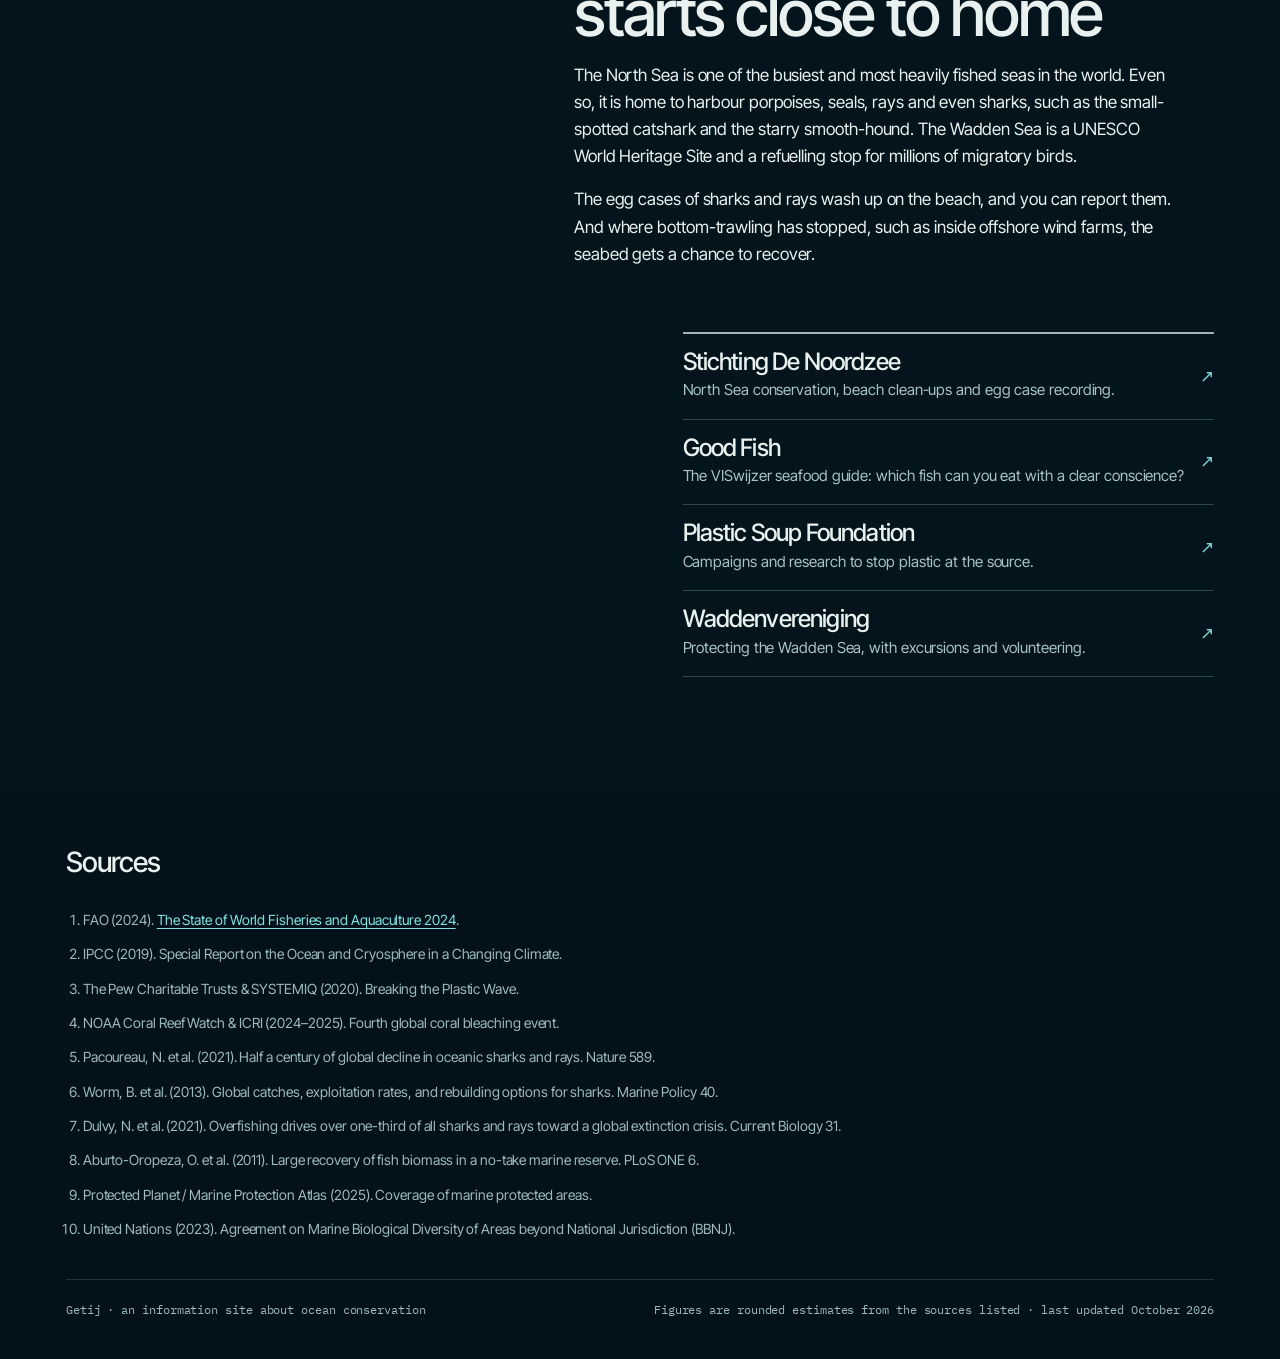
==== commit dc7f75d6: "Switch to Aerolis-style typography with Inter Tight Self-hosted Inter Tight (SIL OFL) for headings a" ====
--- a/index.html
+++ b/index.html
@@ -301,6 +301,7 @@
   .water { transition: none; }
 }
 </style>
+<link rel="stylesheet" href="type.css">
 </head>
 <body>
 
--- a/fonts.css
+++ b/fonts.css
@@ -148,3 +148,22 @@
   src: url(fonts/instrumentsans-400-latin.woff2) format('woff2');
   unicode-range: U+0000-00FF, U+0131, U+0152-0153, U+02BB-02BC, U+02C6, U+02DA, U+02DC, U+0304, U+0308, U+0329, U+2000-206F, U+20AC, U+2122, U+2191, U+2193, U+2212, U+2215, U+FEFF, U+FFFD;
 }
+/* Inter Tight (SIL Open Font License), variabel 300-700 */
+/* latin-ext */
+@font-face {
+  font-family: 'Inter Tight';
+  font-style: normal;
+  font-weight: 300 700;
+  font-display: swap;
+  src: url(fonts/intertight-var-latin-ext.woff2) format('woff2');
+  unicode-range: U+0100-02BA, U+02BD-02C5, U+02C7-02CC, U+02CE-02D7, U+02DD-02FF, U+0304, U+0308, U+0329, U+1D00-1DBF, U+1E00-1E9F, U+1EF2-1EFF, U+2020, U+20A0-20AB, U+20AD-20C4, U+2113, U+2C60-2C7F, U+A720-A7FF;
+}
+/* latin */
+@font-face {
+  font-family: 'Inter Tight';
+  font-style: normal;
+  font-weight: 300 700;
+  font-display: swap;
+  src: url(fonts/intertight-var-latin.woff2) format('woff2');
+  unicode-range: U+0000-00FF, U+0131, U+0152-0153, U+02BB-02BC, U+02C6, U+02DA, U+02DC, U+0304, U+0308, U+0329, U+2000-206F, U+20AC, U+2122, U+2191, U+2193, U+2212, U+2215, U+FEFF, U+FFFD;
+}
--- a/type.css
+++ b/type.css
@@ -0,0 +1,45 @@
+/* Typografie in de stijl van het Aerolis-ontwerp: één strakke neo-grotesk (Inter Tight),
+   kleine letters, krappe letterafstand, kop in twee tinten. Wordt na de pagina-stijl geladen. */
+:root {
+  --f-display: "Inter Tight", "Helvetica Neue", Arial, system-ui, sans-serif;
+  --f-body: "Inter Tight", "Helvetica Neue", Arial, system-ui, sans-serif;
+}
+body { font-feature-settings: "ss01", "cv11"; letter-spacing: -0.005em; }
+
+/* koppen: medium gewicht, gewone hoofdletters, strak op elkaar */
+h1, h2, h3,
+.band blockquote, .act .t, .pledge-bar strong, .o-name, .facts dd, .slot b {
+  font-weight: 500;
+  text-transform: none;
+  letter-spacing: -0.035em;
+  line-height: 1.02;
+}
+h1, .hero h1, .intro h1 { font-weight: 500; letter-spacing: -0.045em; line-height: 0.98; max-width: 13ch; }
+h3 { letter-spacing: -0.025em; line-height: 1.1; }
+/* tweede tint: het slot van de kop iets teruggezet, zoals "Choose your edition." */
+.hero h1 em, .intro h1 em { font-style: normal; color: var(--ink-soft); font-weight: 400; }
+
+/* grote cijfers: licht, smal gespatieerd */
+.stat .num, .threat .big, .sol .fig {
+  font-weight: 400;
+  letter-spacing: -0.05em;
+  line-height: 0.95;
+}
+
+/* logo: kleine, ruim gespatieerde hoofdletters */
+.logo { font-weight: 600; font-size: 1.05rem; letter-spacing: 0.22em; text-transform: uppercase; }
+@media (max-width: 420px) { .logo { font-size: 0.95rem; } }
+
+/* navigatie en knoppen: gewone letters, pilvormige knoppen */
+.nav a { text-transform: none; letter-spacing: -0.005em; font-weight: 500; font-size: 0.9rem; }
+.btn {
+  text-transform: none;
+  letter-spacing: -0.005em;
+  font-weight: 500;
+  font-size: 0.9rem;
+  border-radius: 999px;
+  border-width: 1px;
+  padding: 10px 20px;
+}
+.site-head .btn { padding: 8px 16px; }
+@media (max-width: 420px) { .site-head .btn { padding: 7px 12px; font-size: 0.8rem; } }
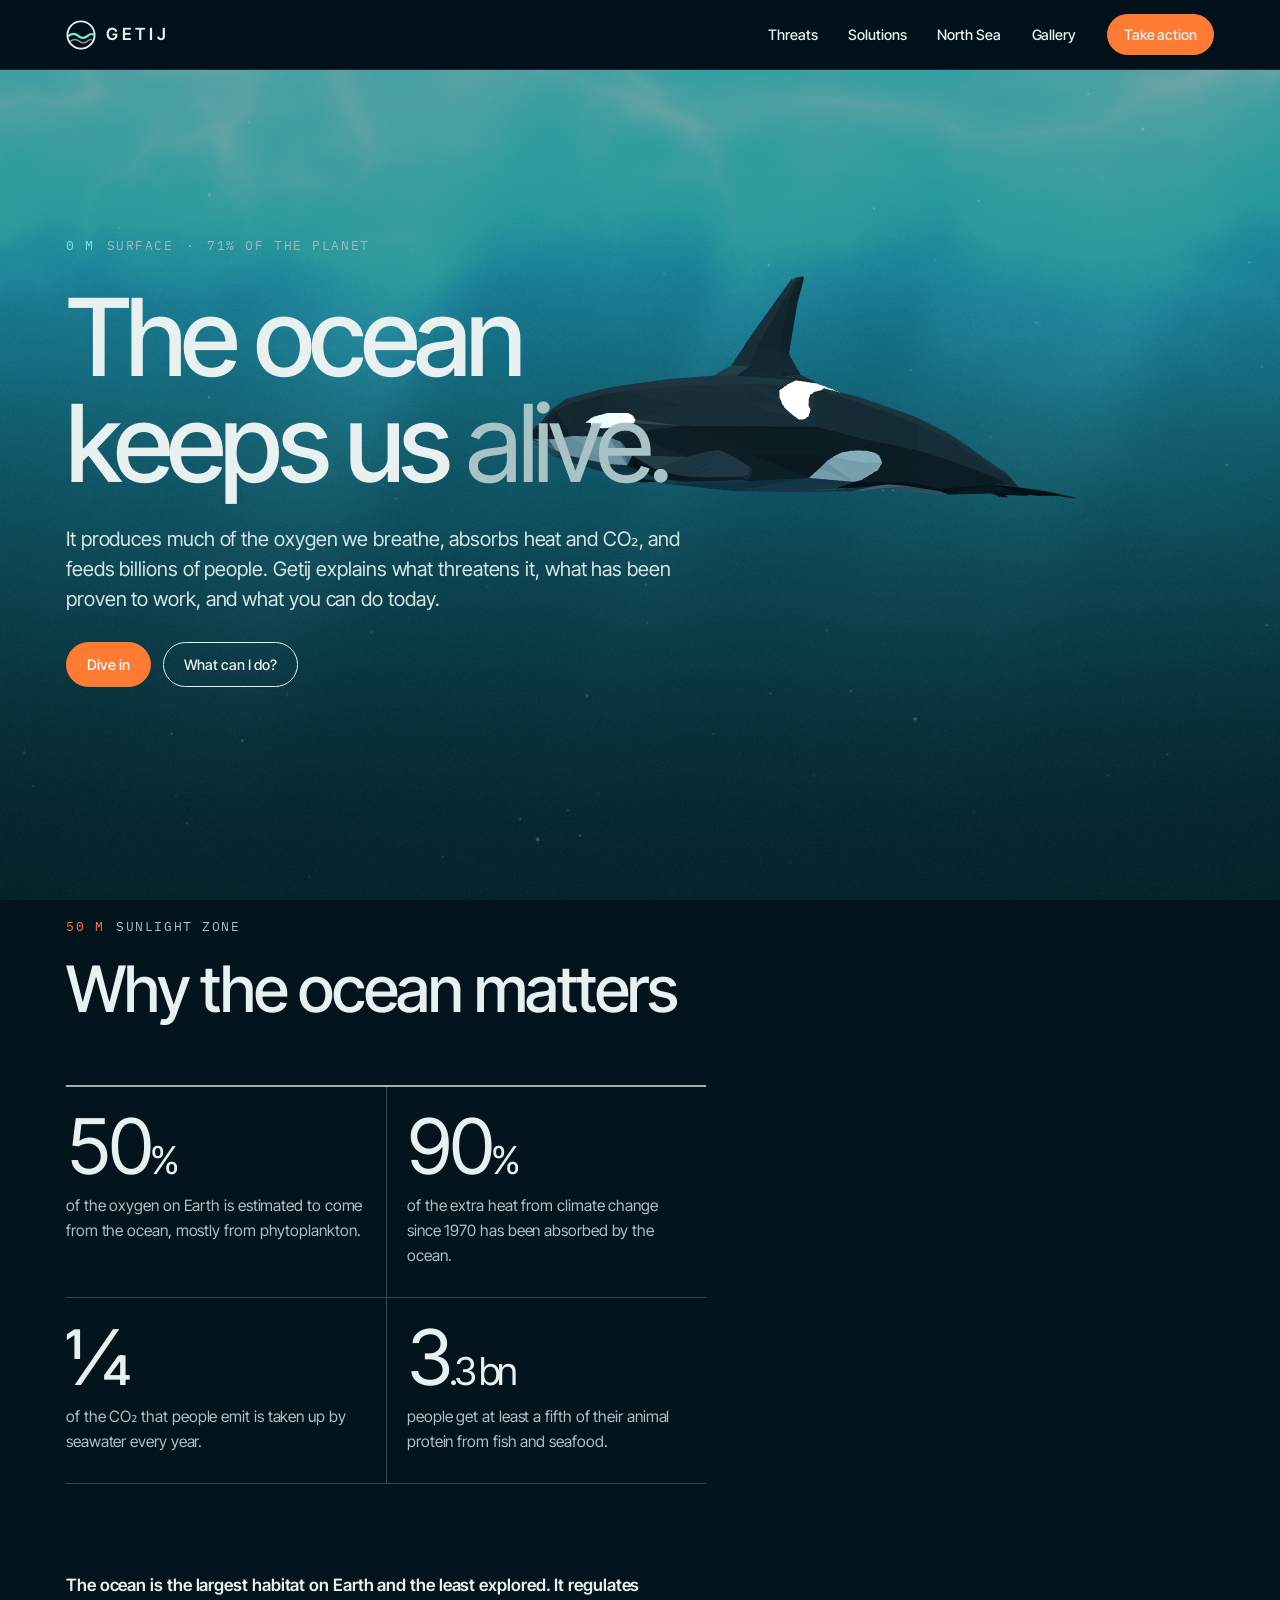
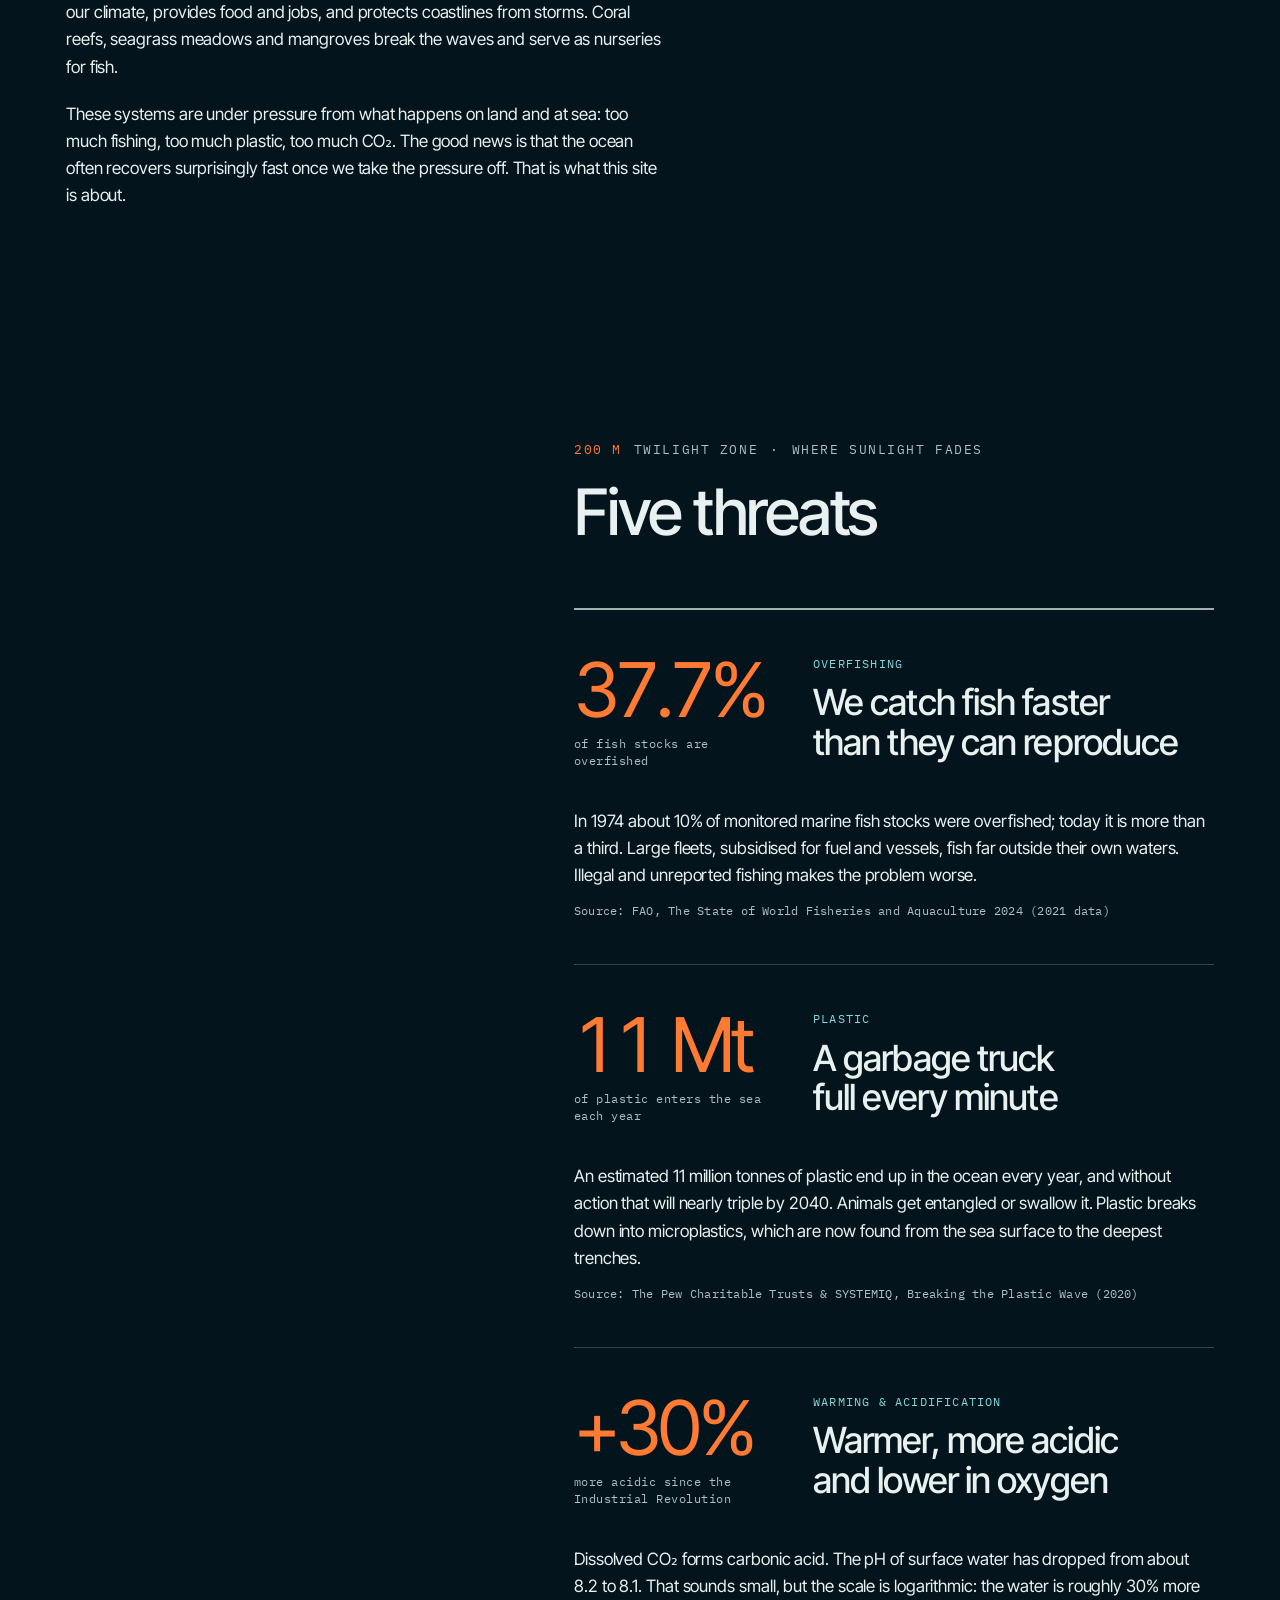
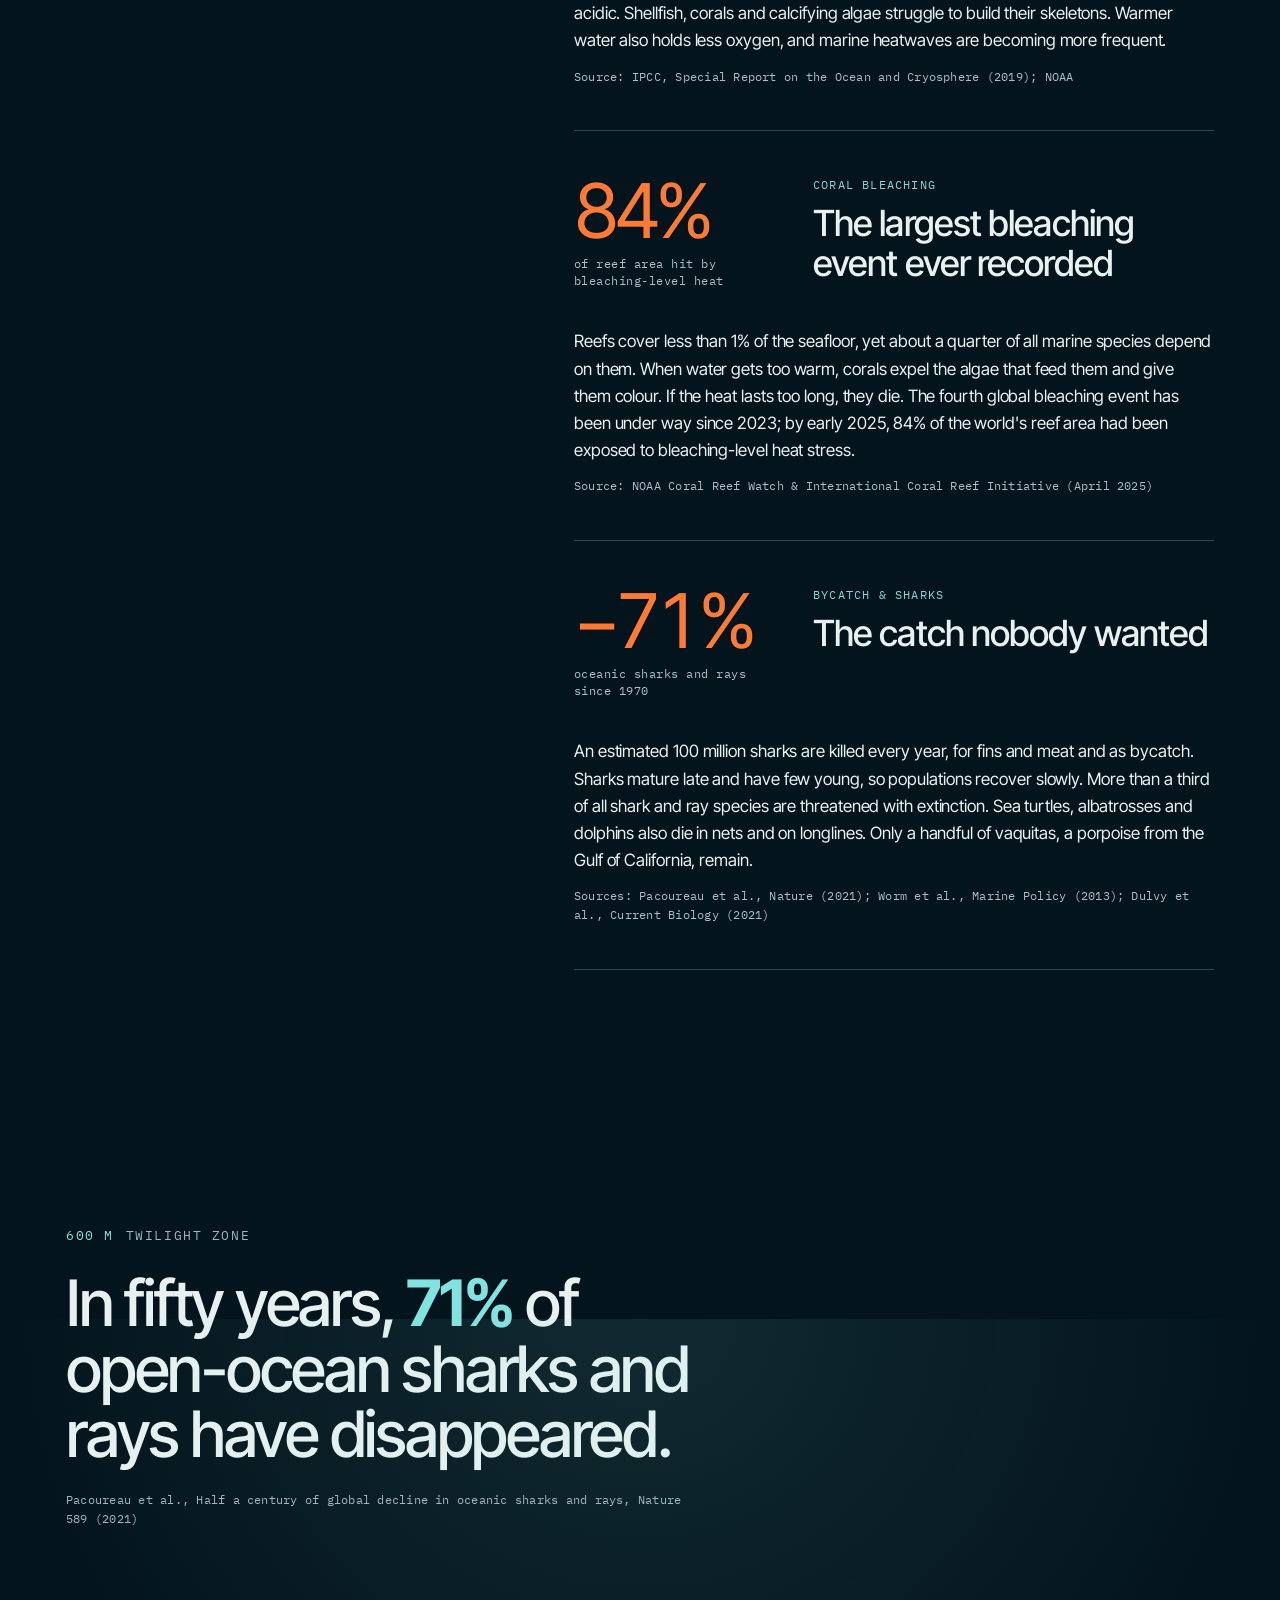
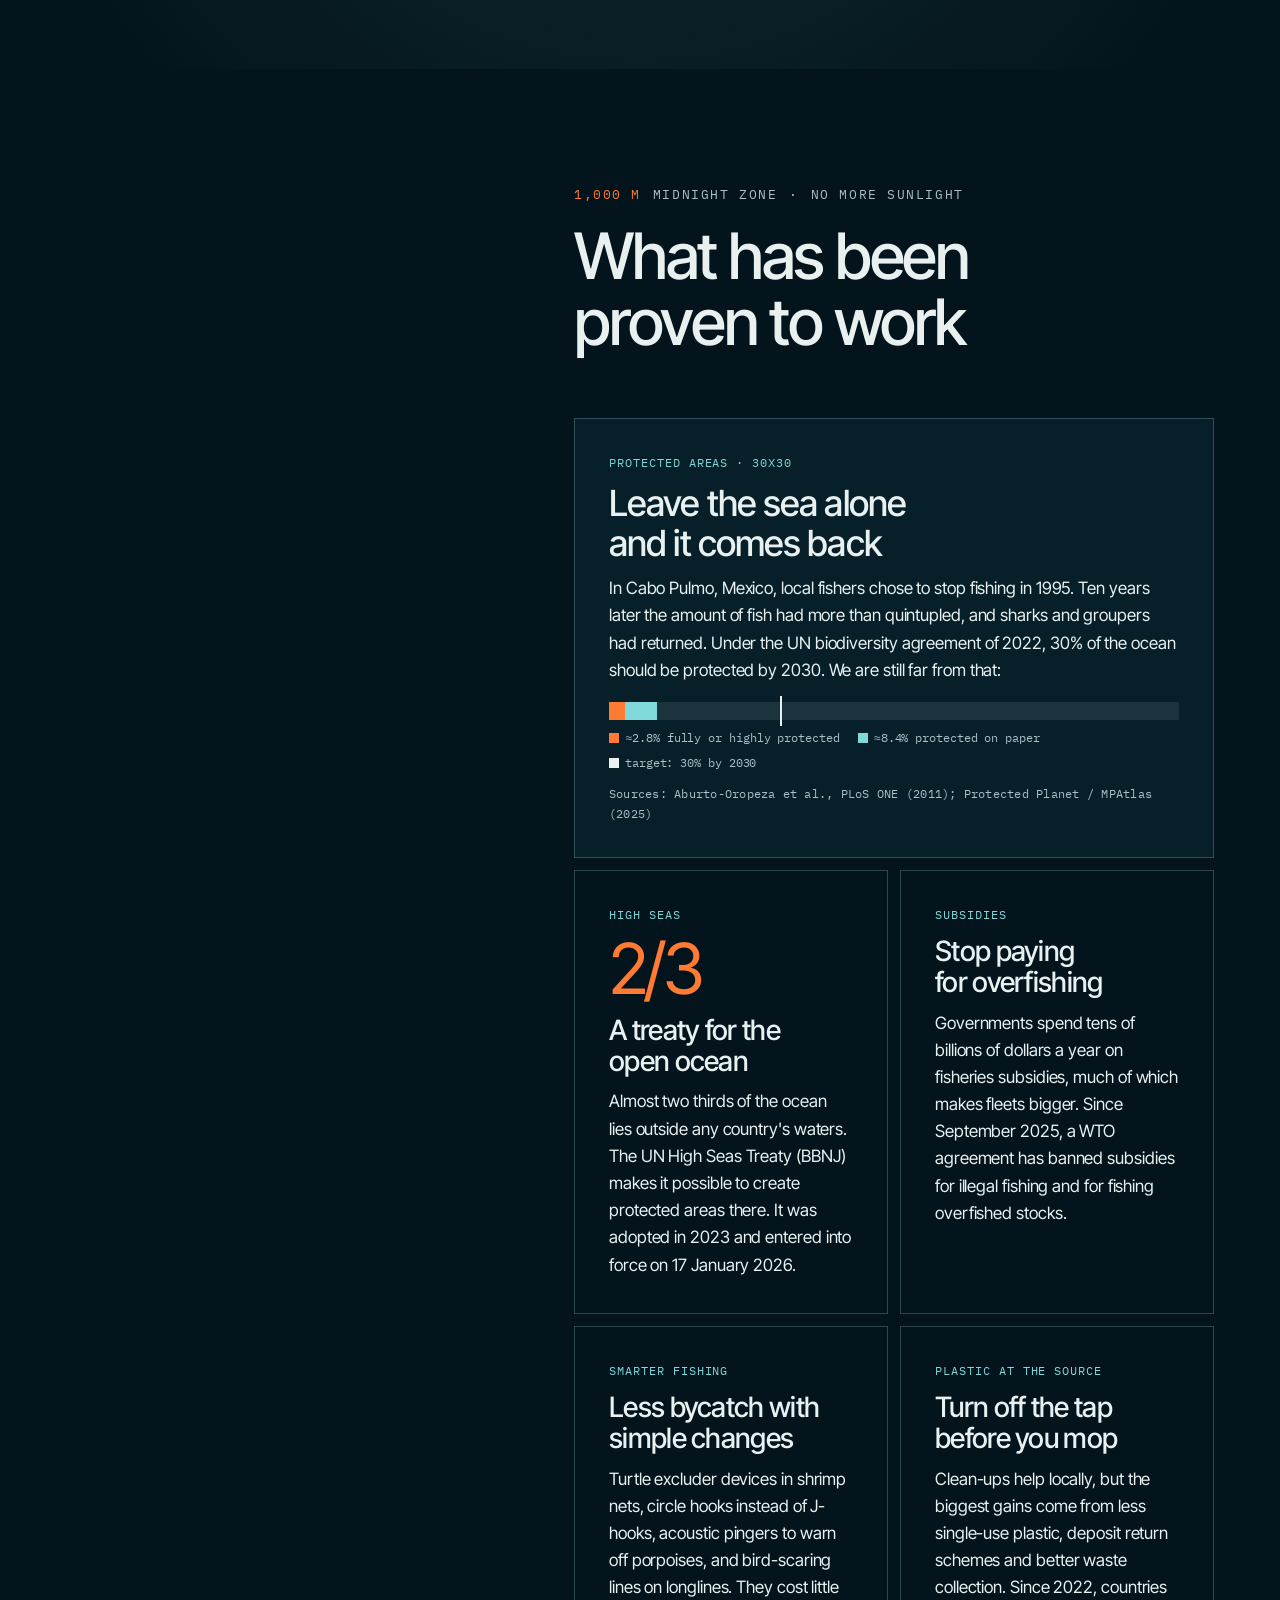
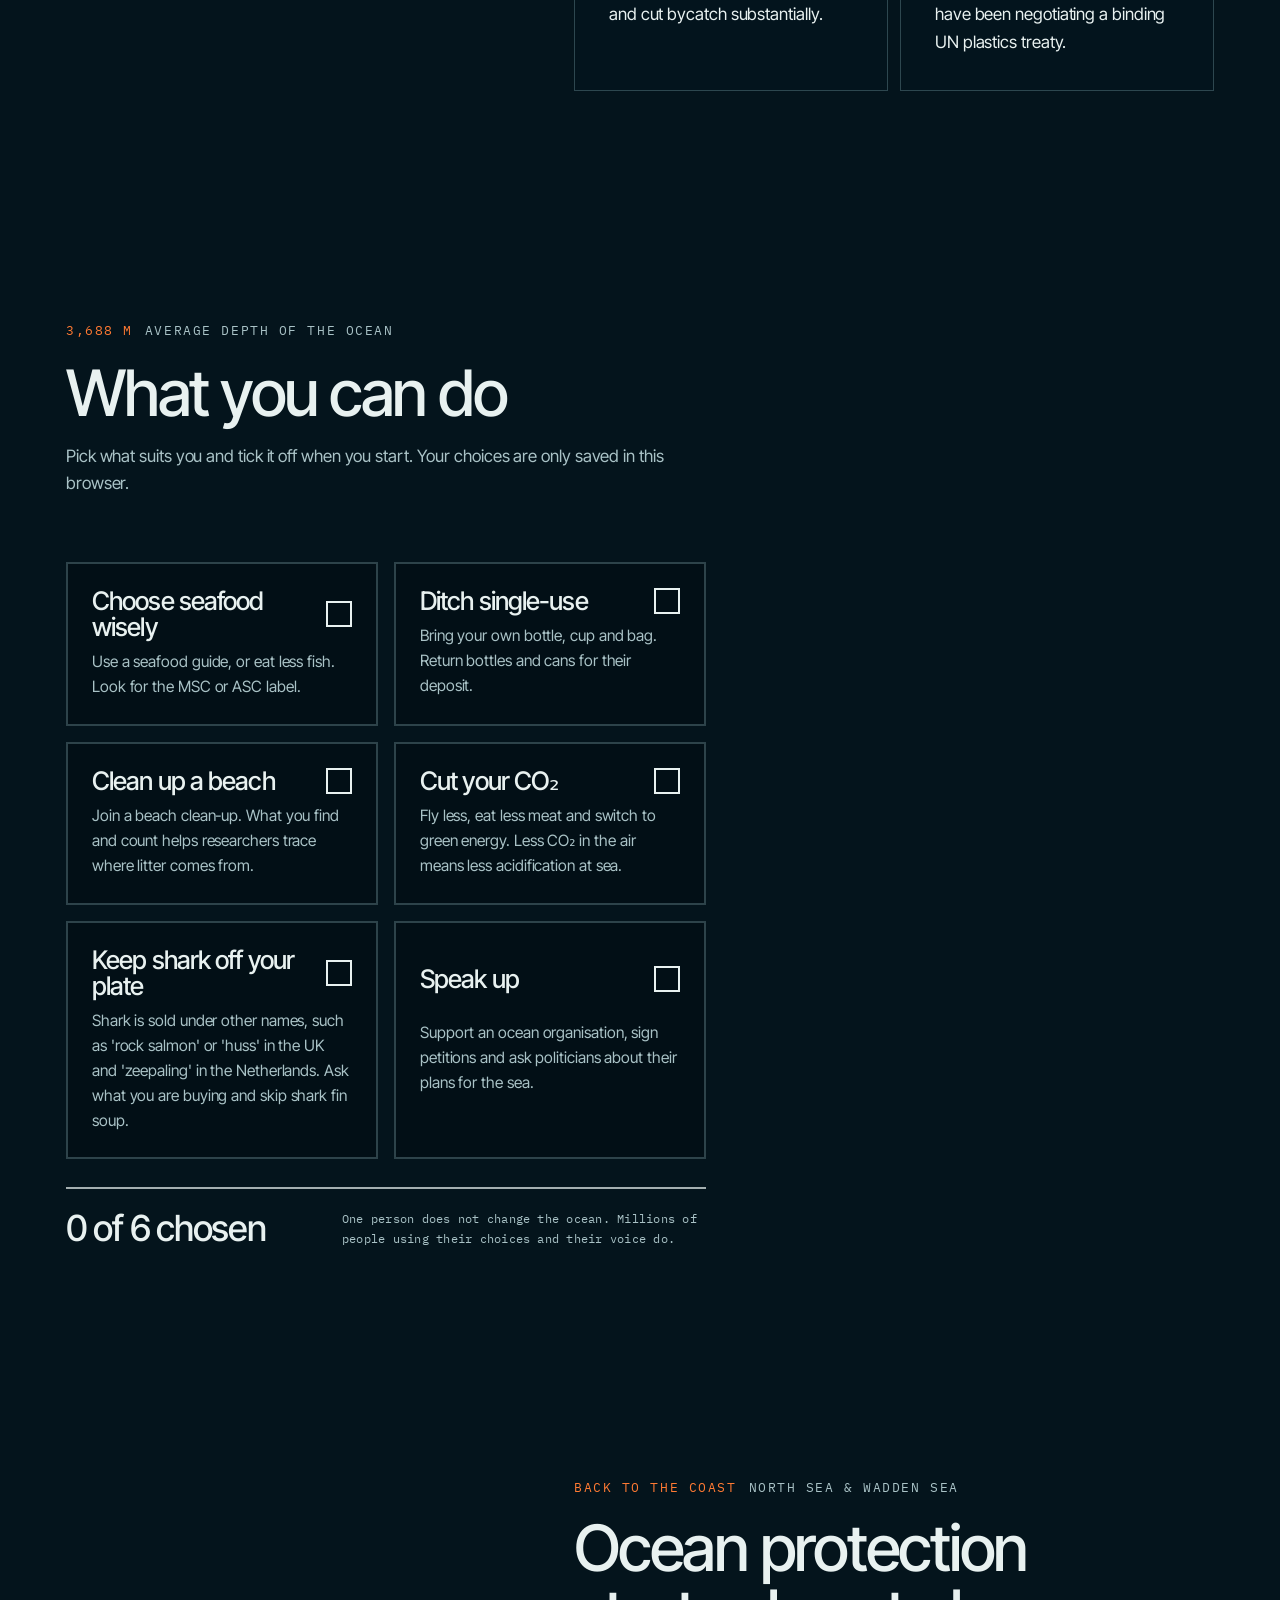
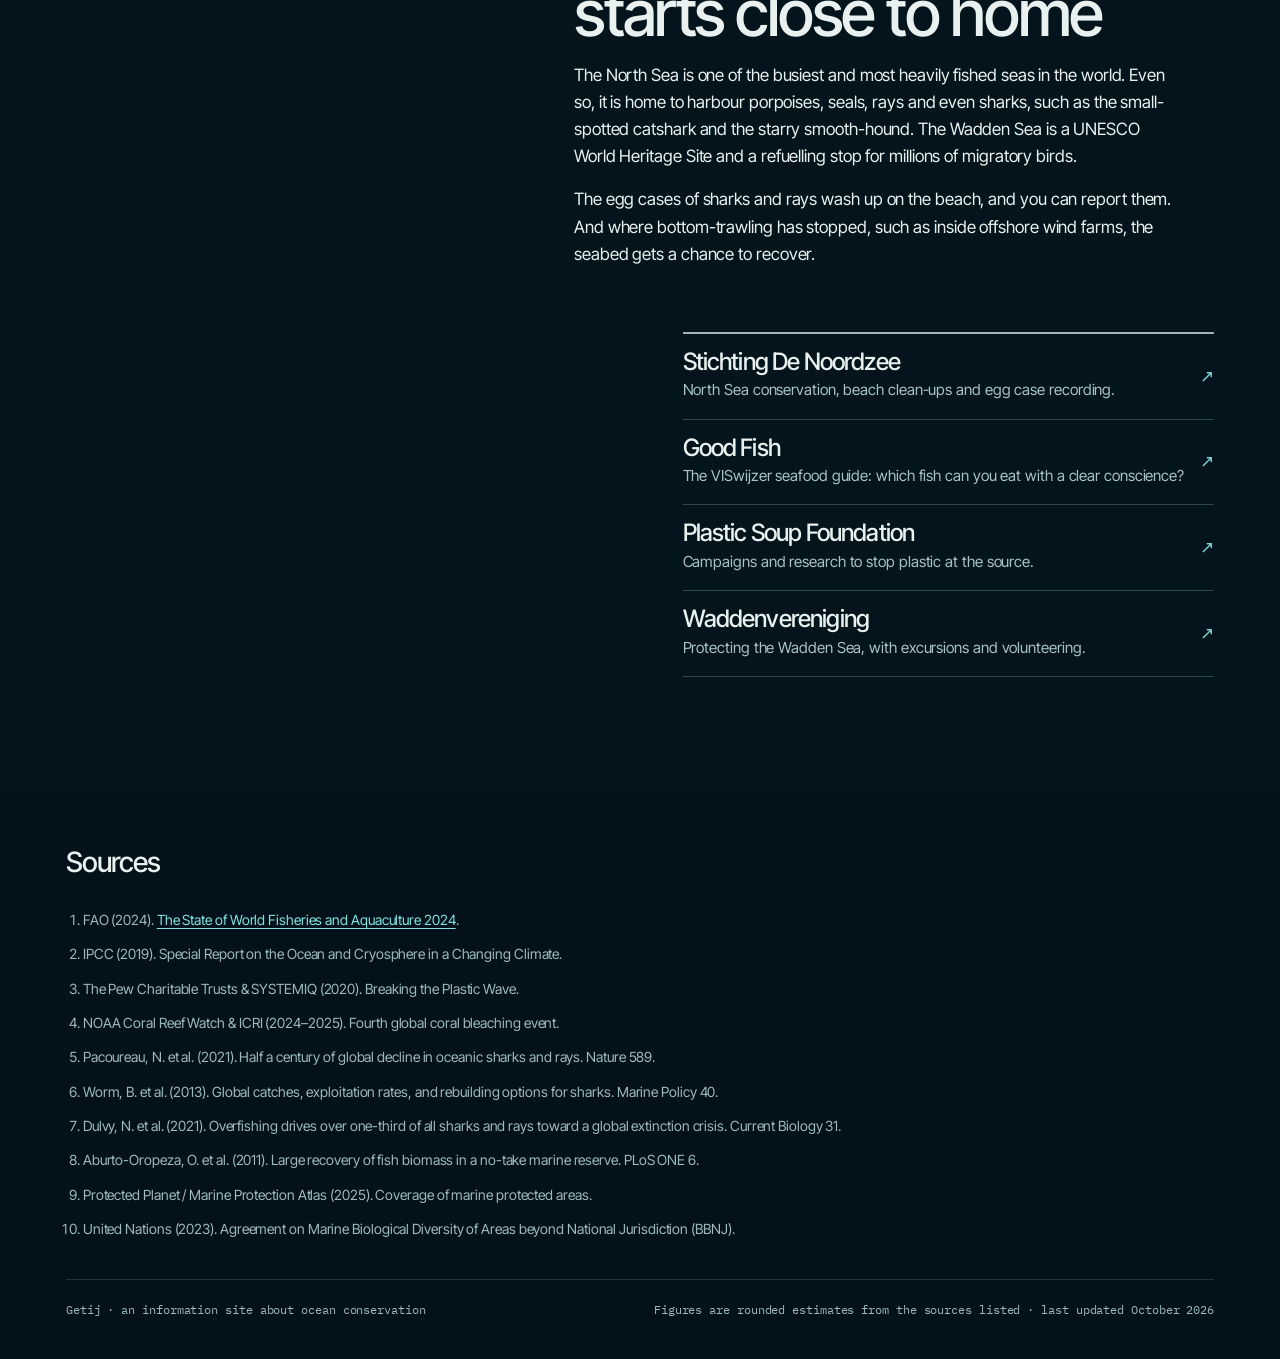
==== commit f0e8751d: "Render the water with a shader instead of a flat colour A full-screen WebGL water layer with swaying" ====
--- a/index.html
+++ b/index.html
@@ -547,6 +547,8 @@
     for (var i = 0; i < n; i++) flakes.push({ x: Math.random() * w, y: Math.random() * h, r: Math.random() * 1.6 + 0.4, s: Math.random() * 0.25 + 0.05, d: Math.random() * Math.PI * 2 });
   }
   function draw(t) {
+    // draait het echte (WebGL-)water, dan is deze getekende versie niet nodig
+    if (document.documentElement.classList.contains('real-water')) { c.style.display = 'none'; return; }
     ctx.clearRect(0, 0, w, h);
     ctx.globalCompositeOperation = 'lighter';
     for (var i = 0; i < 7; i++) {
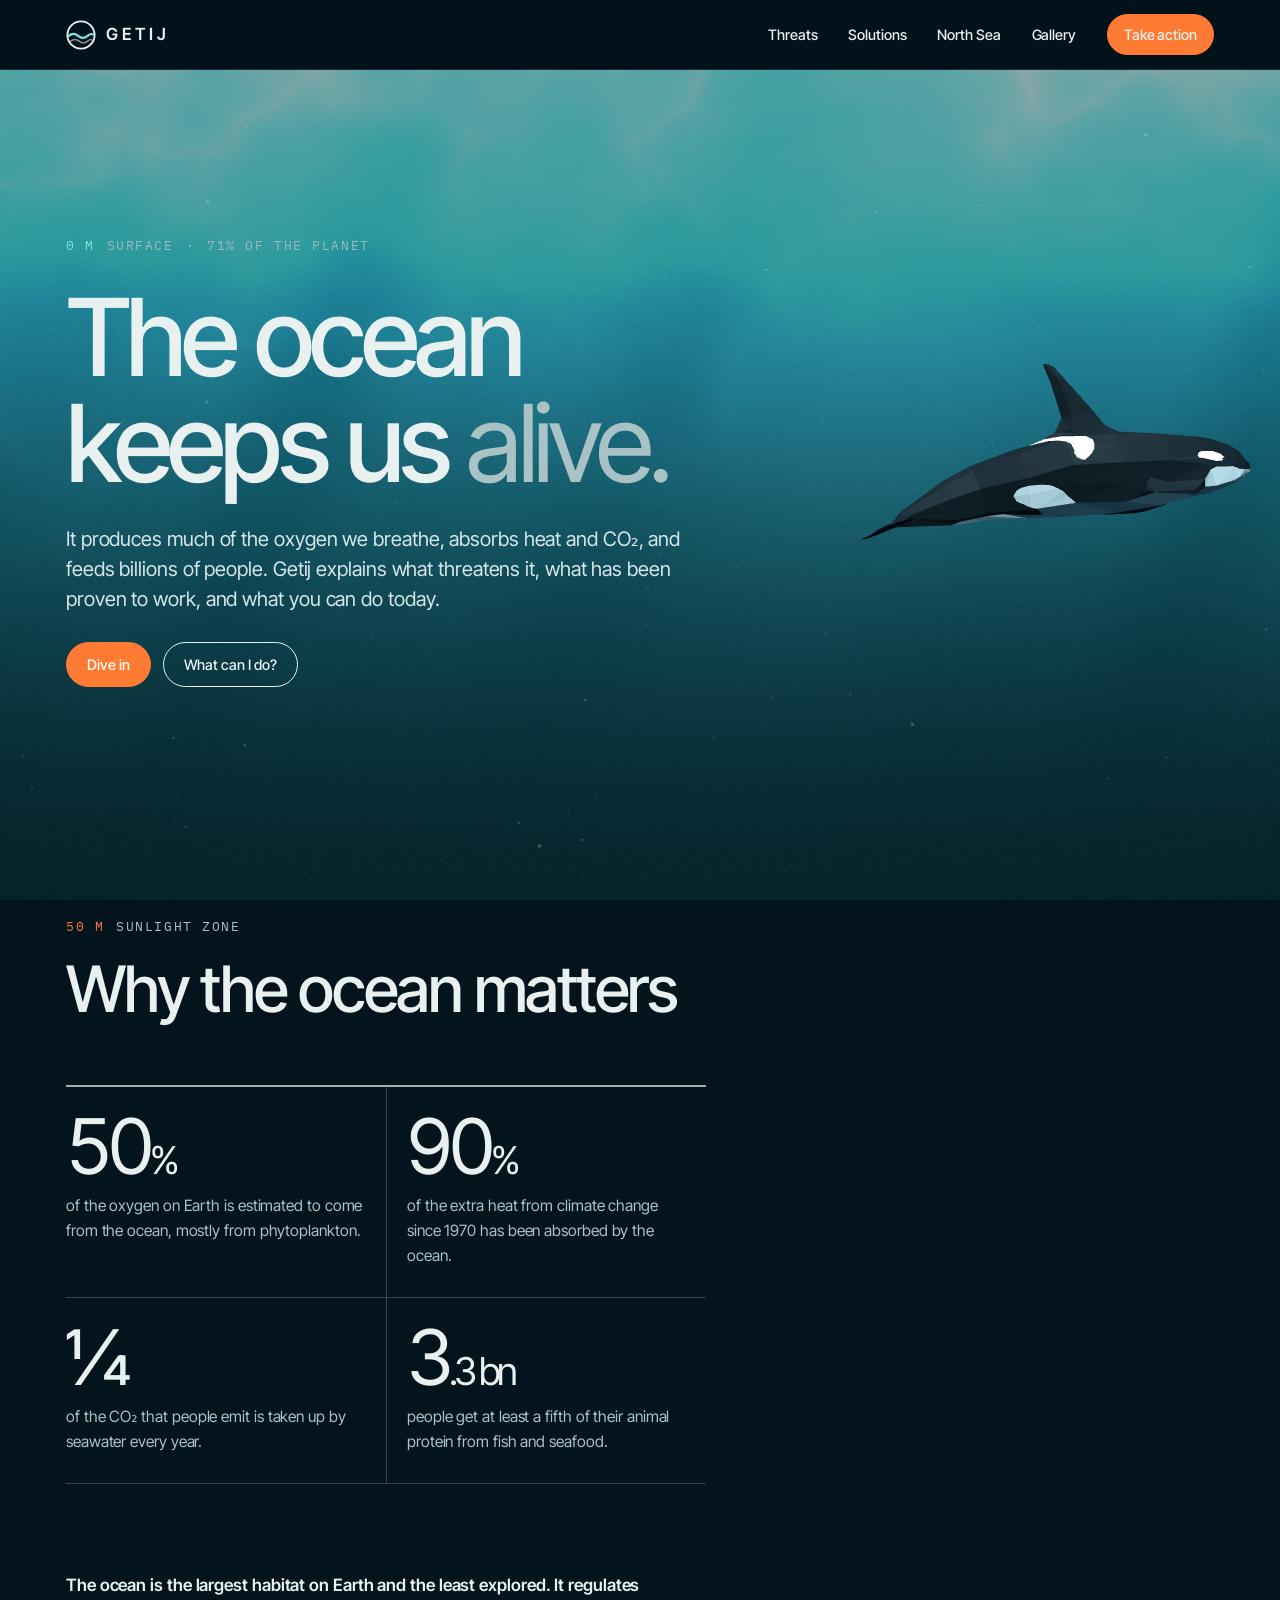
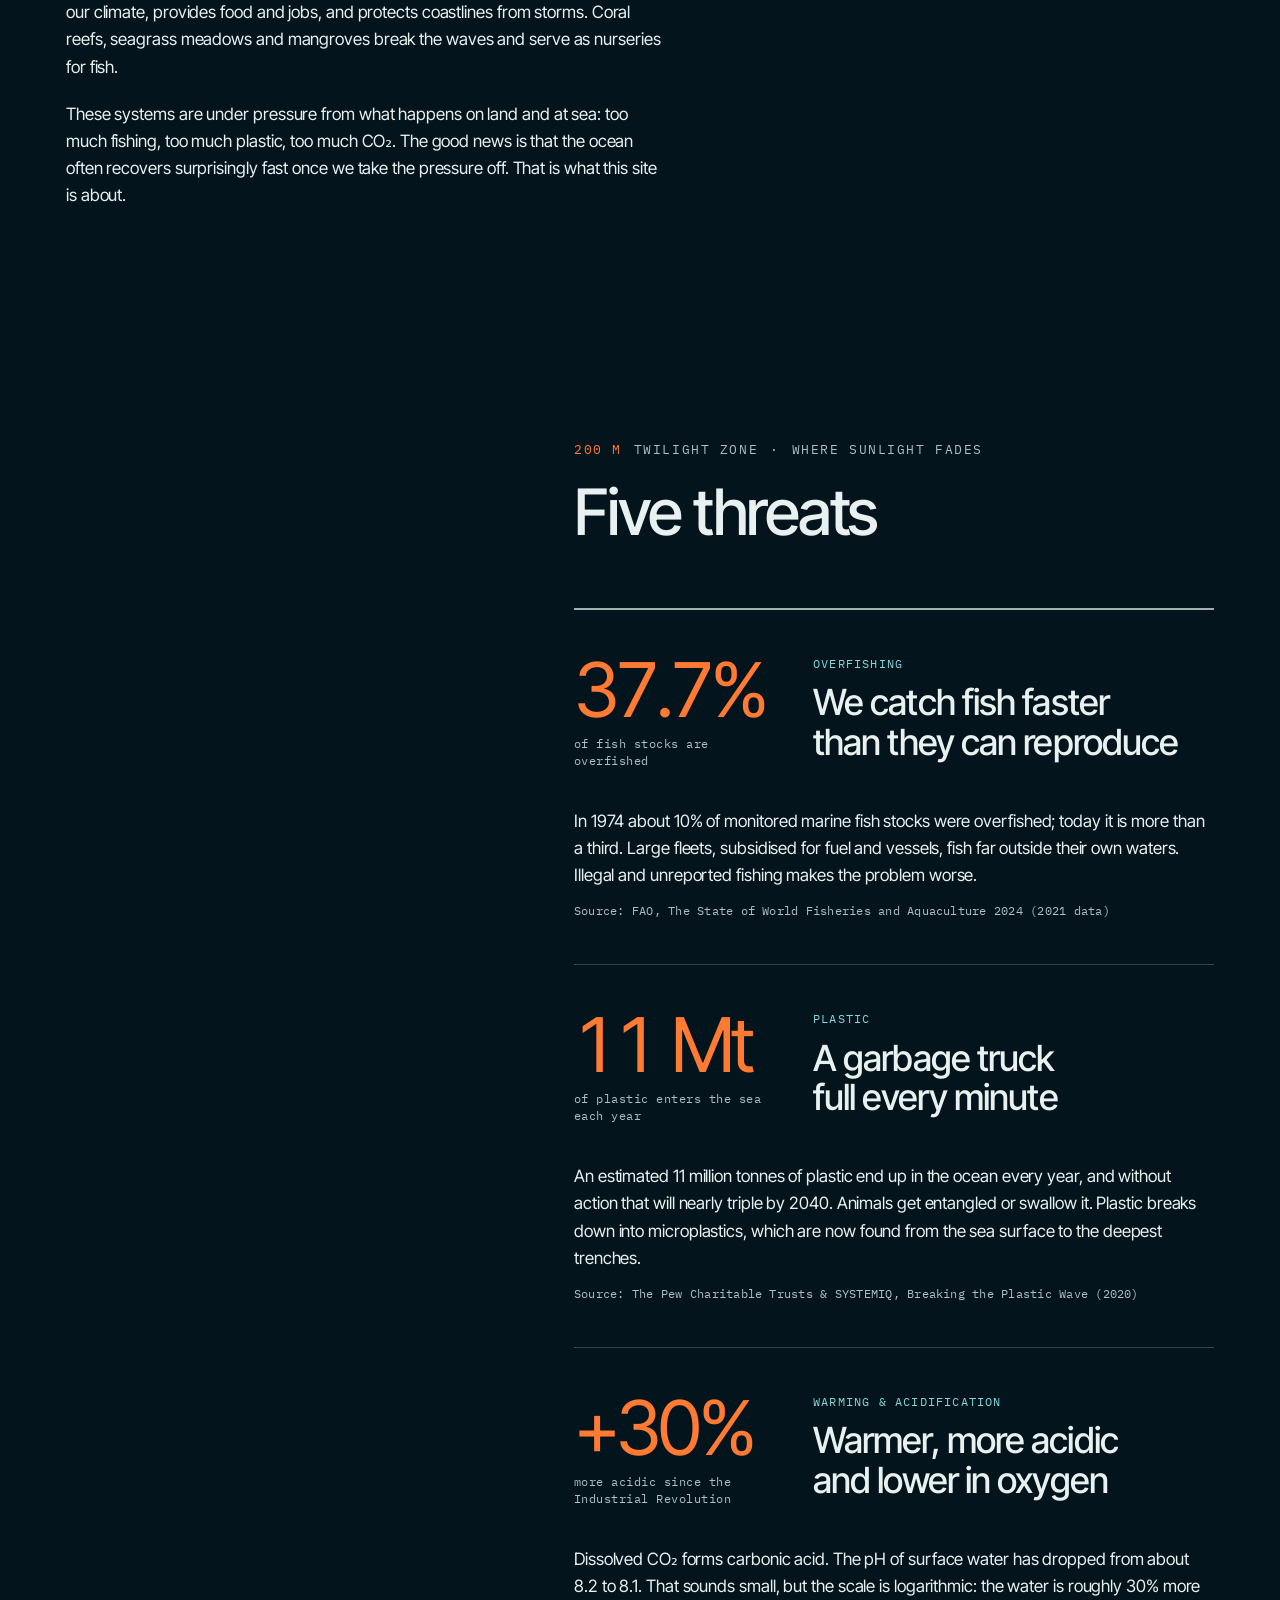
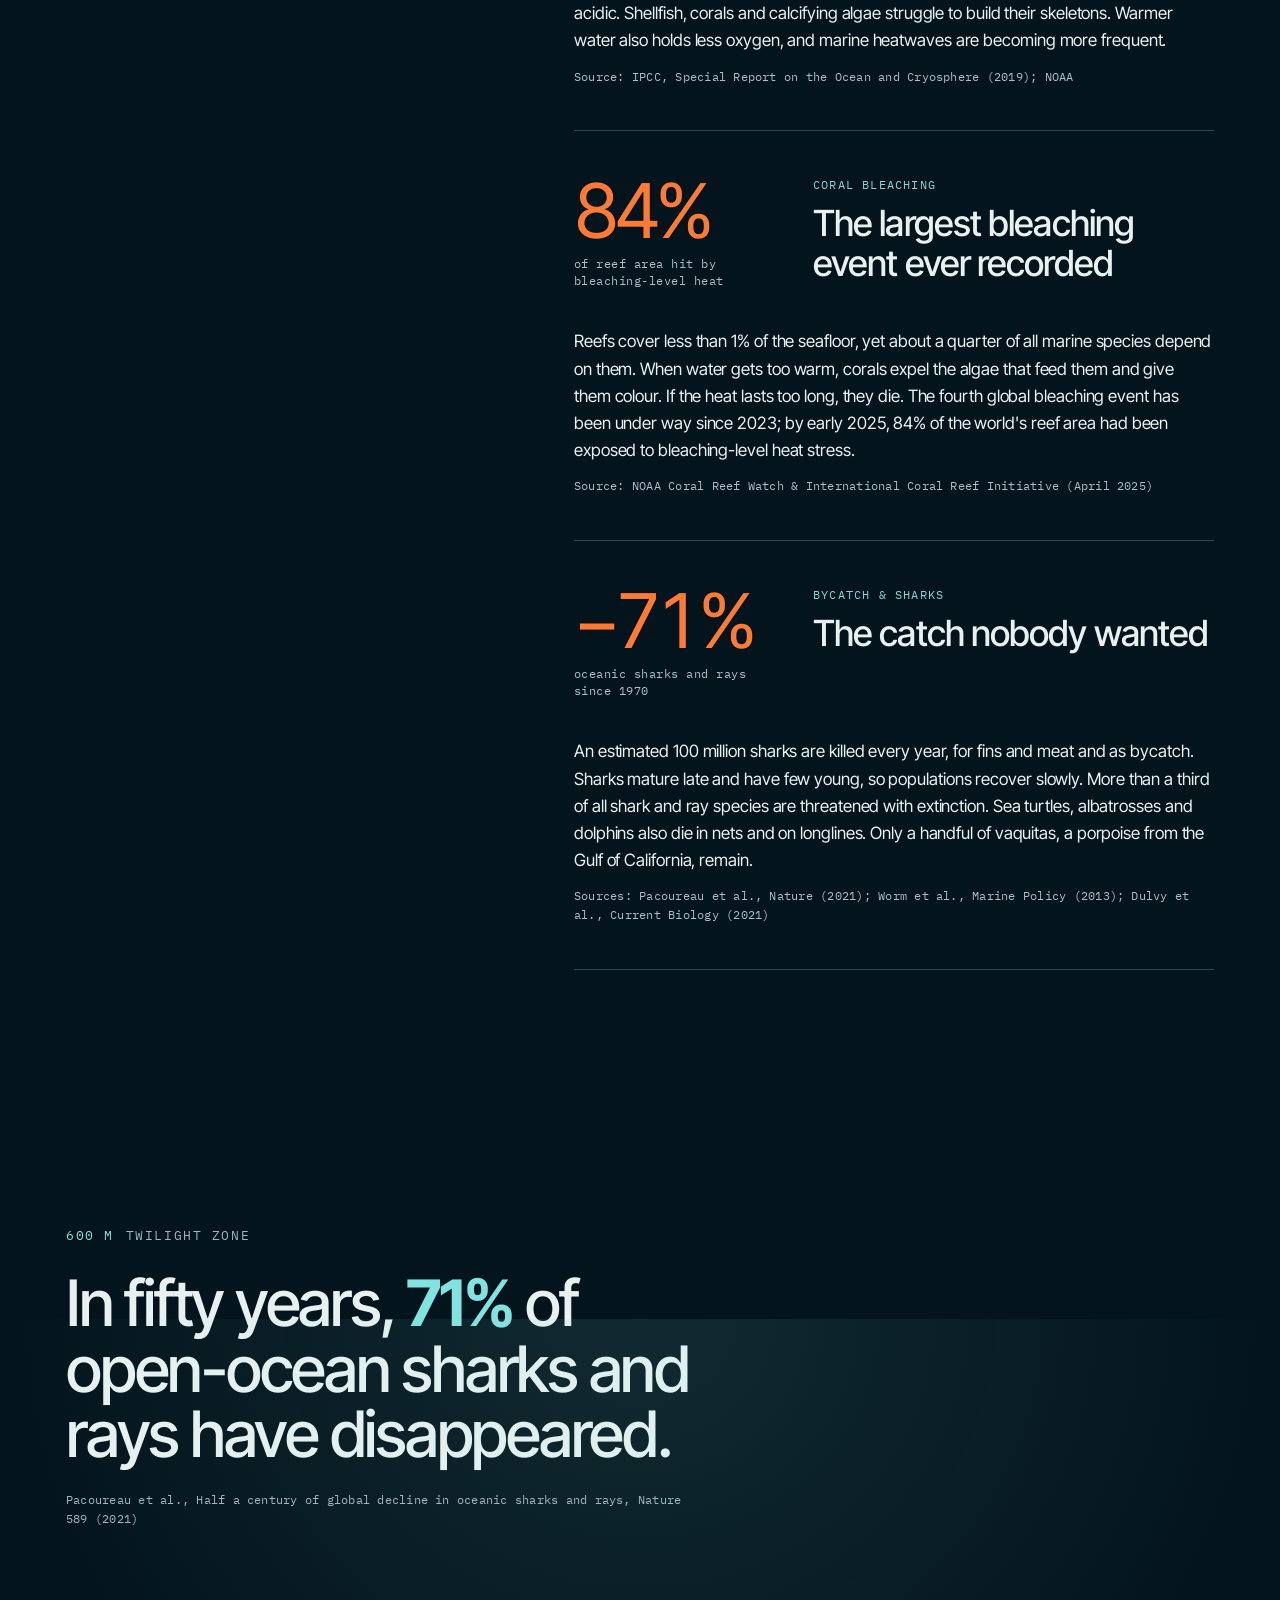
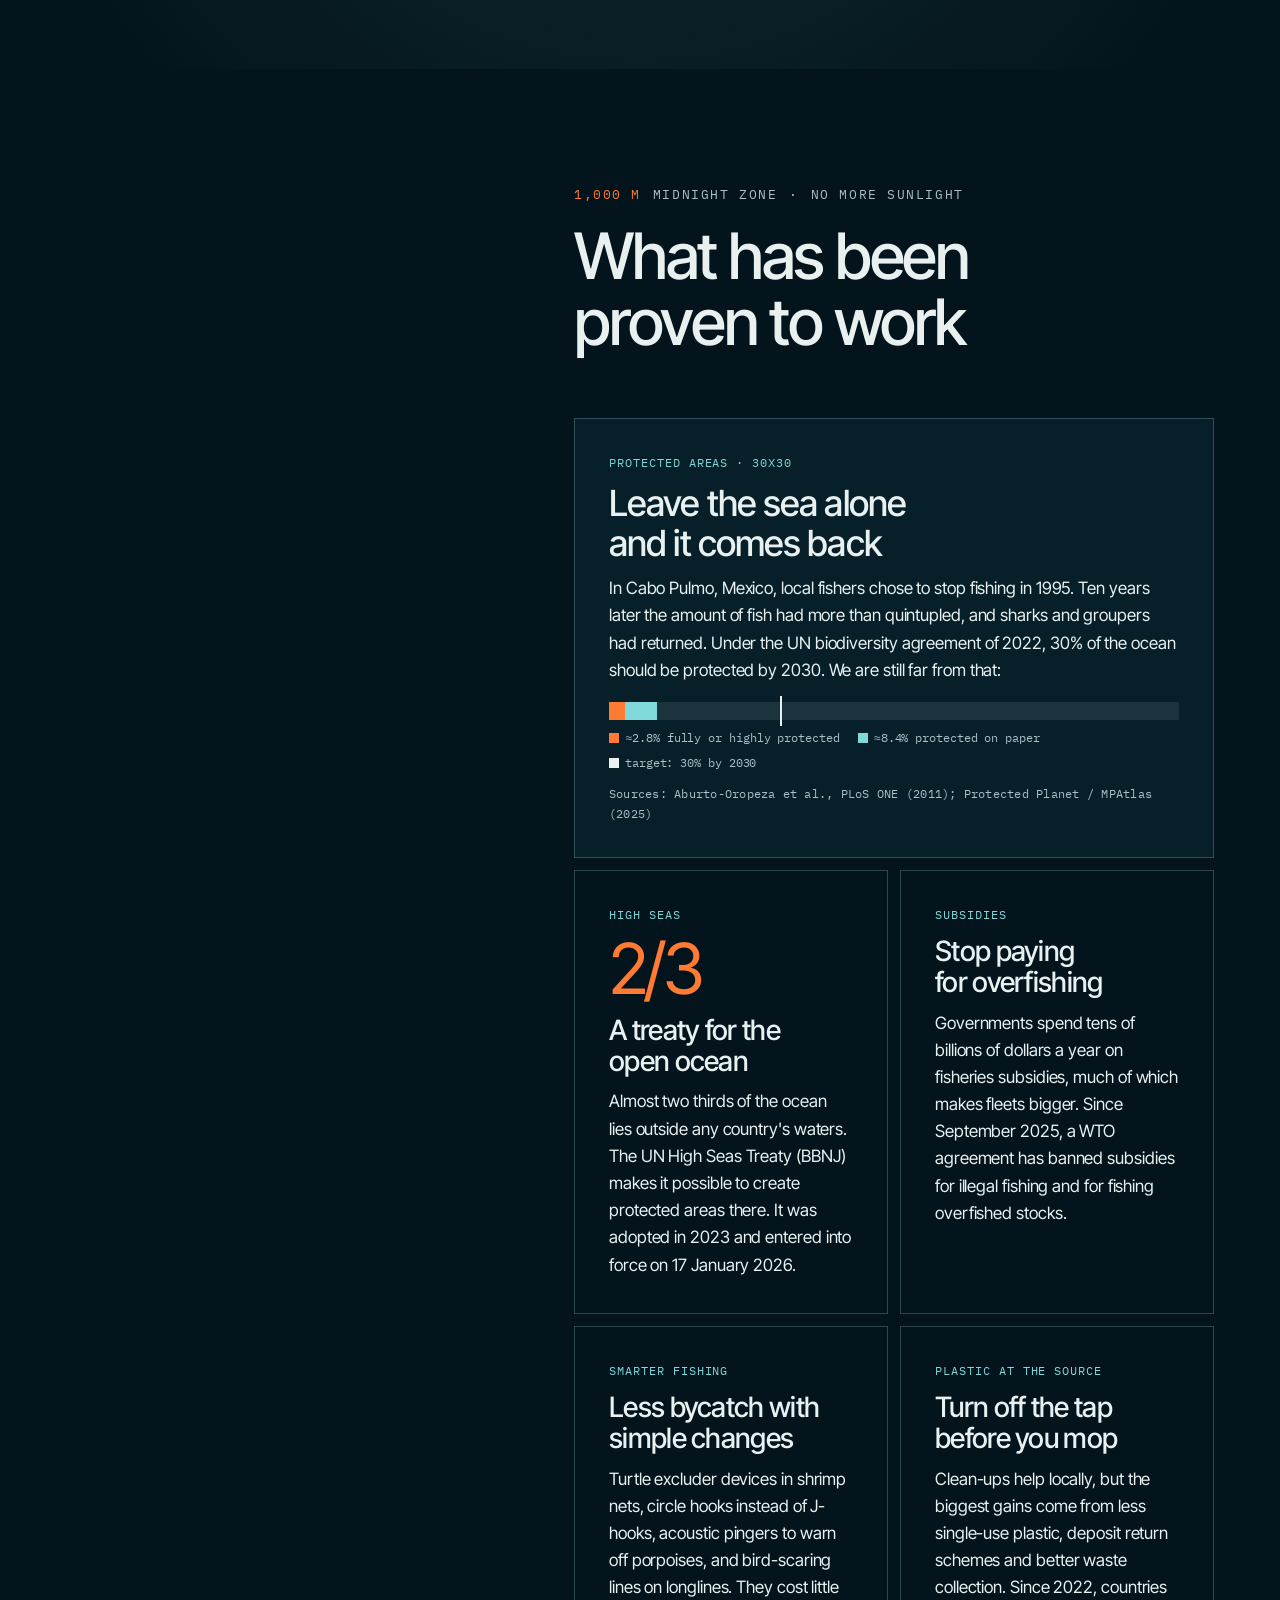
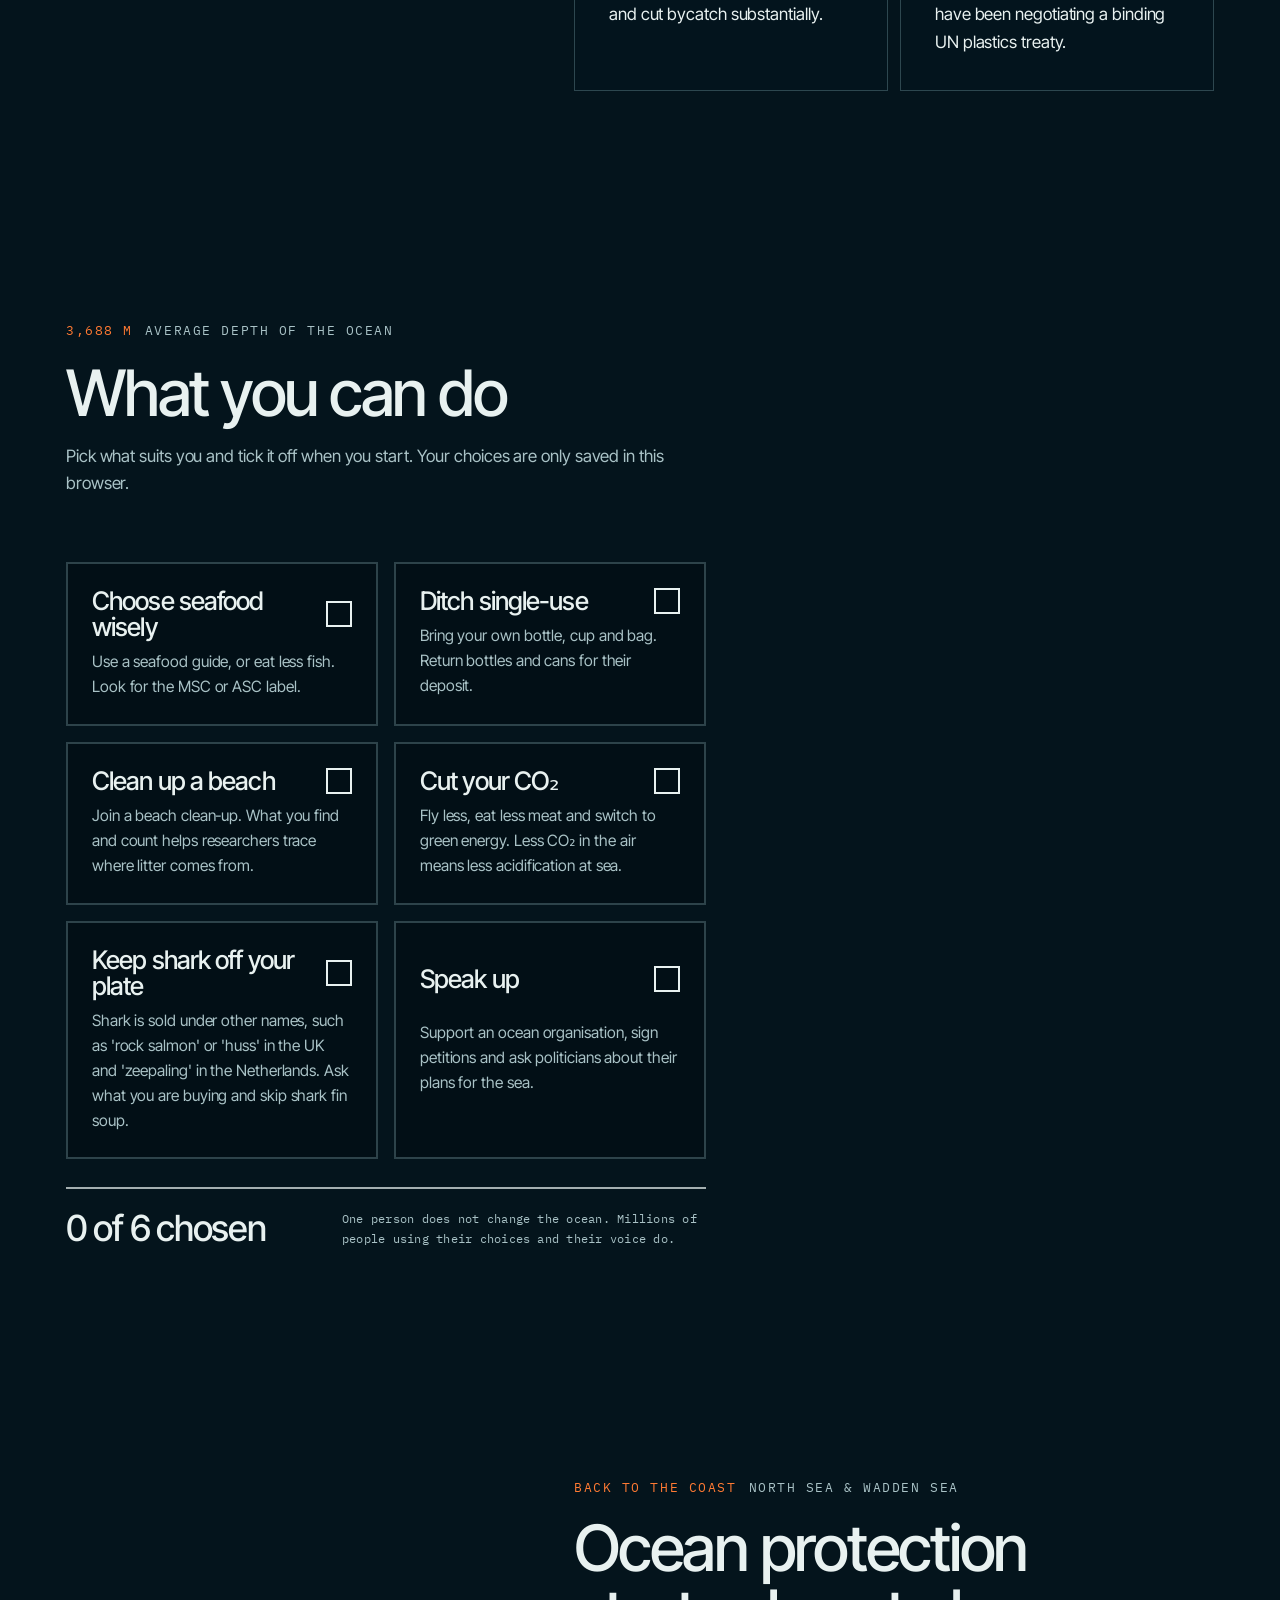
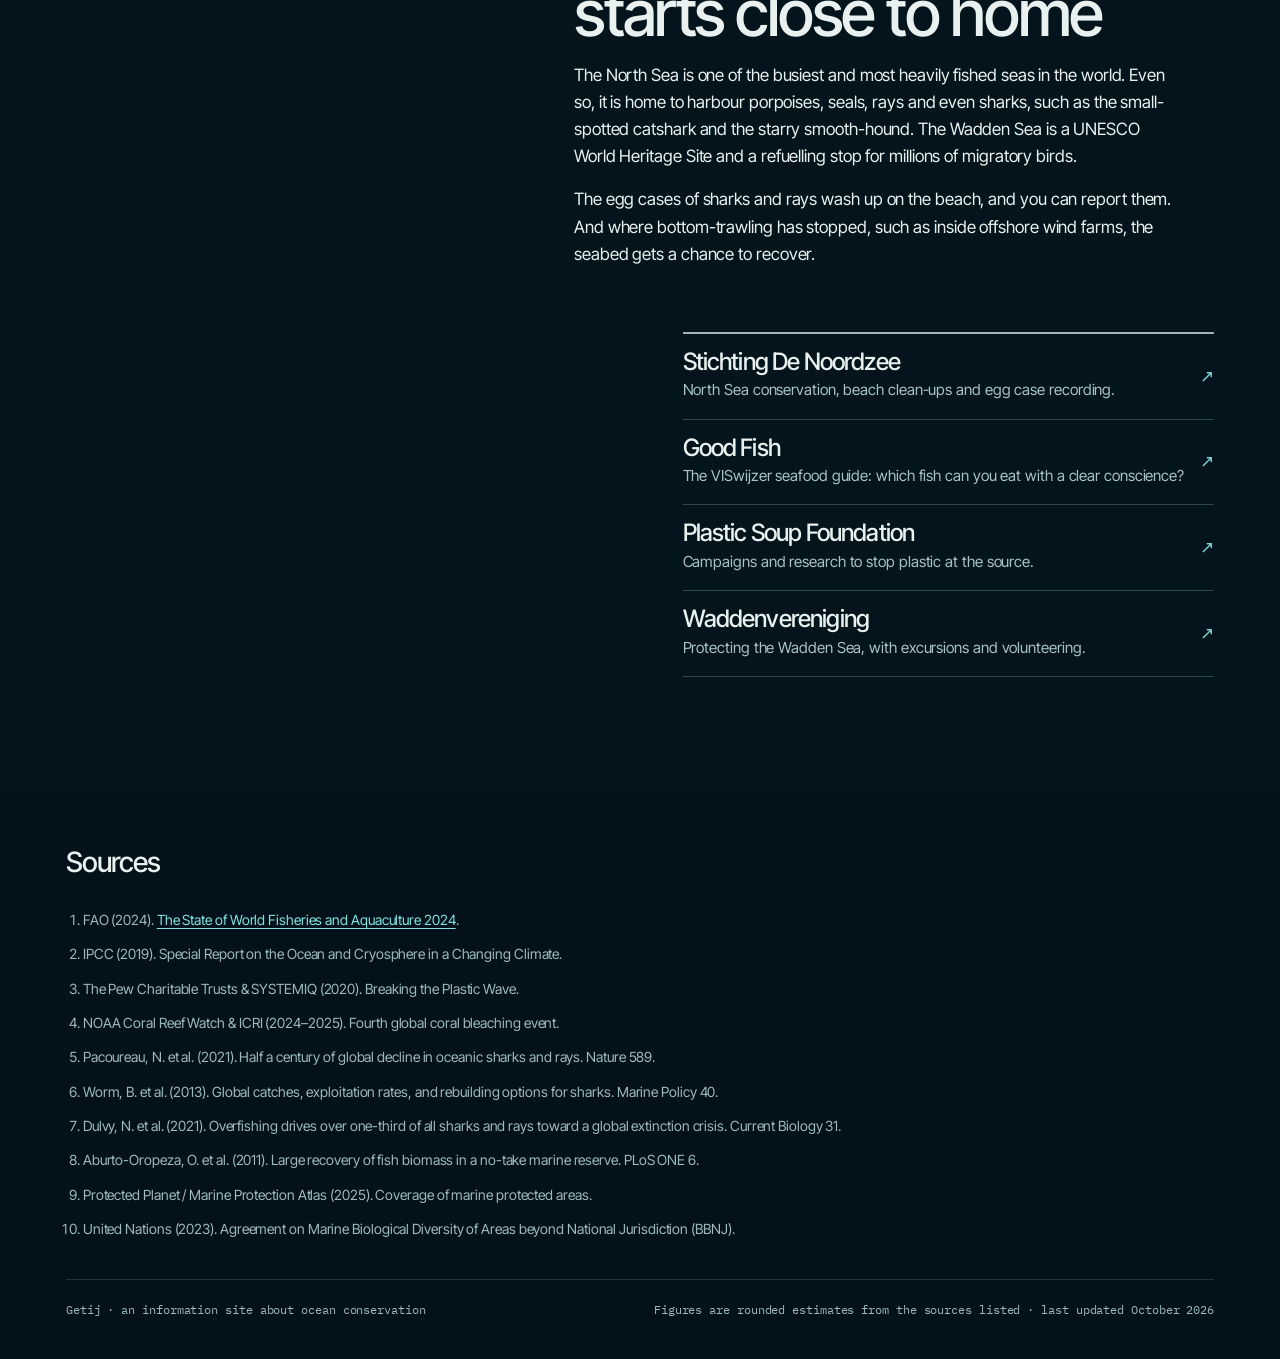
==== commit 61de3f8f: "Let the orca swim on its own, forward only, and leave at 200 m The orca no longer follows the scroll" ====
--- a/index.html
+++ b/index.html
@@ -261,8 +261,11 @@
 .meter.waiting .meter-bar i { width: 0; }
 
 /* ---------- onderwaterwereld: water en walvishaai achter de inhoud ---------- */
-.water { position: fixed; inset: 0; z-index: -2; background: rgb(17, 102, 123); transition: background-color .3s linear; }
-#whale { position: fixed; inset: 0; width: 100%; height: 100%; z-index: -1; display: block; pointer-events: none; transition: opacity .6s; }
+/* zo hoog als het grootst mogelijke scherm (100lvh): ook als de adresbalk van een telefoon inklapt
+   blijft er onderin geen strook onbedekt */
+.water, #whale { position: fixed; top: 0; left: 0; width: 100%; height: 100vh; height: 100lvh; pointer-events: none; }
+.water { z-index: -2; background: rgb(17, 102, 123); transition: background-color .3s linear; }
+#whale { z-index: -1; display: block; transition: opacity .6s; }
 .hero, .zone-1, .zone-2, .zone-3, .band { background: transparent; }
 .hero .lede { color: #D6E6E7; }
 .band::after { opacity: .6; }
